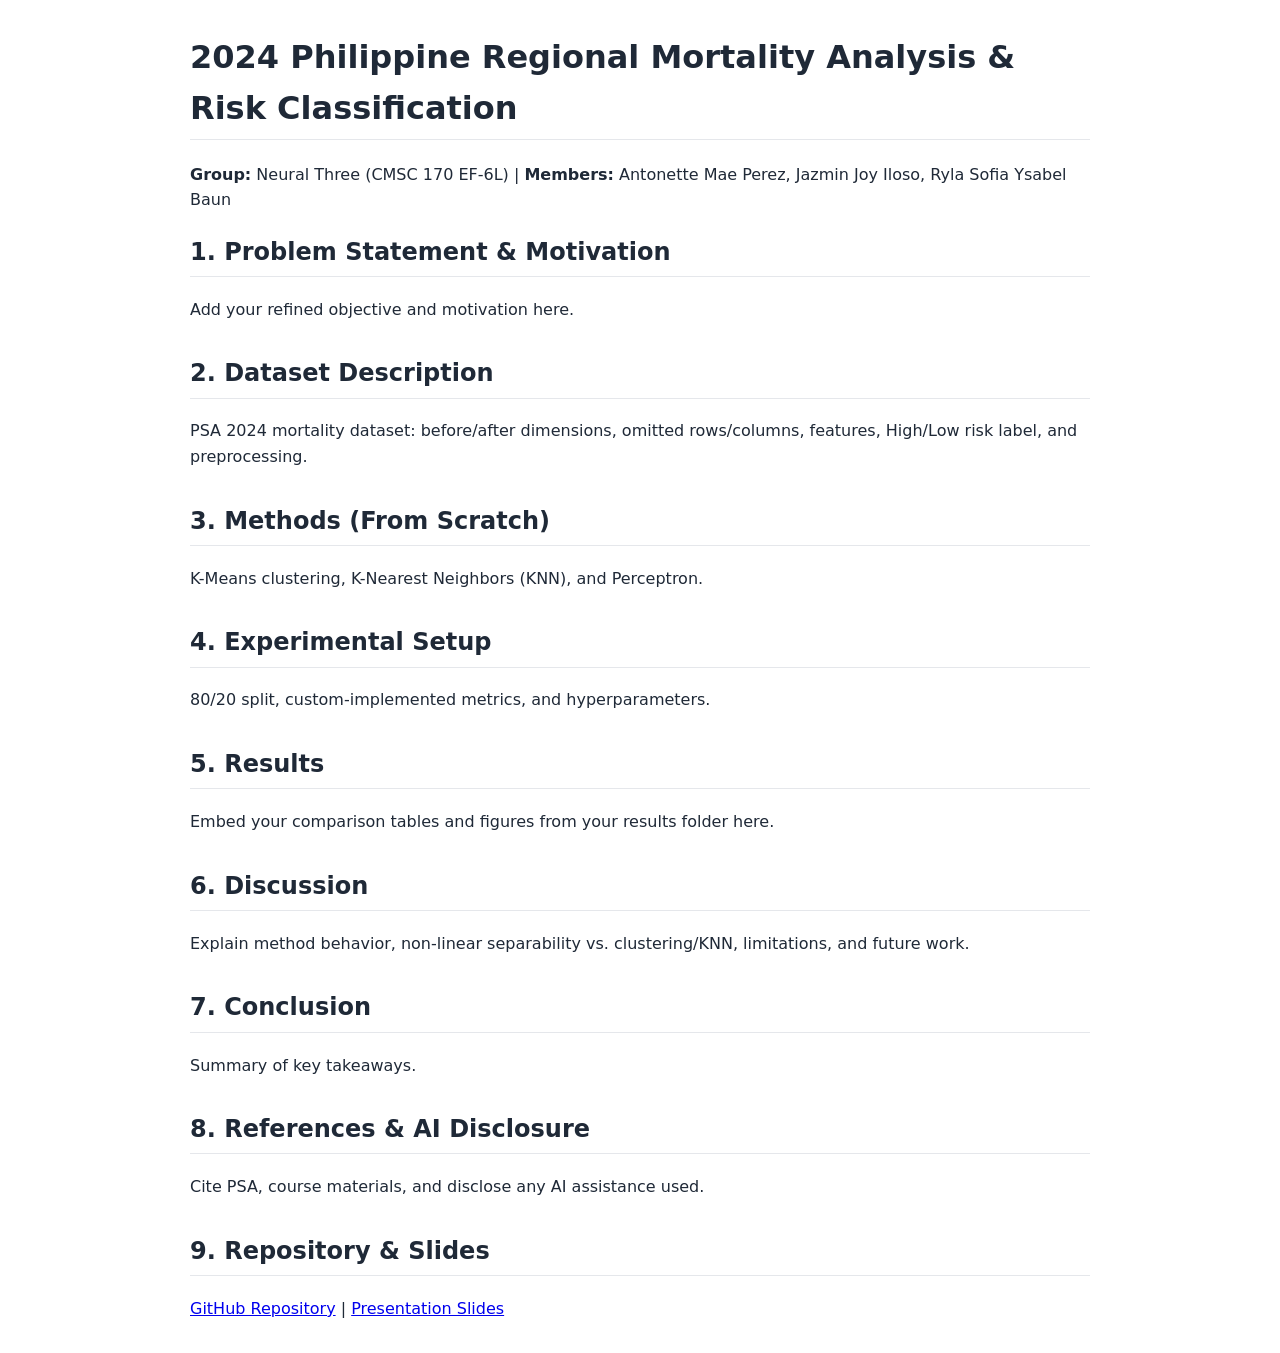
==== docs/index.html @ d0c9238e "feat: add initial GitHub Pages project template" ====
<!doctype html>
<html lang="en">
  <head>
    <meta charset="UTF-8" />
    <meta name="viewport" content="width=device-width, initial-scale=1.0" />
    <title>CMSC 170 AI Project — Neural Three</title>
    <style>
      body {
        font-family:
          system-ui,
          -apple-system,
          sans-serif;
        max-width: 900px;
        margin: 2rem auto;
        padding: 0 1.25rem;
        line-height: 1.6;
        color: #1f2937;
      }
      h1,
      h2 {
        border-bottom: 1px solid #e5e7eb;
        padding-bottom: 0.3rem;
      }
      section {
        margin-bottom: 2rem;
      }
    </style>
  </head>
  <body>
    <header>
      <h1>2024 Philippine Regional Mortality Analysis & Risk Classification</h1>
      <p>
        <strong>Group:</strong> Neural Three (CMSC 170 EF-6L) |
        <strong>Members:</strong> Antonette Mae Perez, Jazmin Joy Iloso, Ryla
        Sofia Ysabel Baun
      </p>
    </header>

    <section id="problem">
      <h2>1. Problem Statement & Motivation</h2>
      <p>Add your refined objective and motivation here.</p>
    </section>

    <section id="dataset">
      <h2>2. Dataset Description</h2>
      <p>
        PSA 2024 mortality dataset: before/after dimensions, omitted
        rows/columns, features, High/Low risk label, and preprocessing.
      </p>
    </section>

    <section id="methods">
      <h2>3. Methods (From Scratch)</h2>
      <p>K-Means clustering, K-Nearest Neighbors (KNN), and Perceptron.</p>
    </section>

    <section id="setup">
      <h2>4. Experimental Setup</h2>
      <p>80/20 split, custom-implemented metrics, and hyperparameters.</p>
    </section>

    <section id="results">
      <h2>5. Results</h2>
      <p>
        Embed your comparison tables and figures from your results folder here.
      </p>
    </section>

    <section id="discussion">
      <h2>6. Discussion</h2>
      <p>
        Explain method behavior, non-linear separability vs. clustering/KNN,
        limitations, and future work.
      </p>
    </section>

    <section id="conclusion">
      <h2>7. Conclusion</h2>
      <p>Summary of key takeaways.</p>
    </section>

    <section id="references">
      <h2>8. References & AI Disclosure</h2>
      <p>Cite PSA, course materials, and disclose any AI assistance used.</p>
    </section>

    <section id="links">
      <h2>9. Repository & Slides</h2>
      <p>
        <a href="#">GitHub Repository</a> | <a href="#">Presentation Slides</a>
      </p>
    </section>
  </body>
</html>
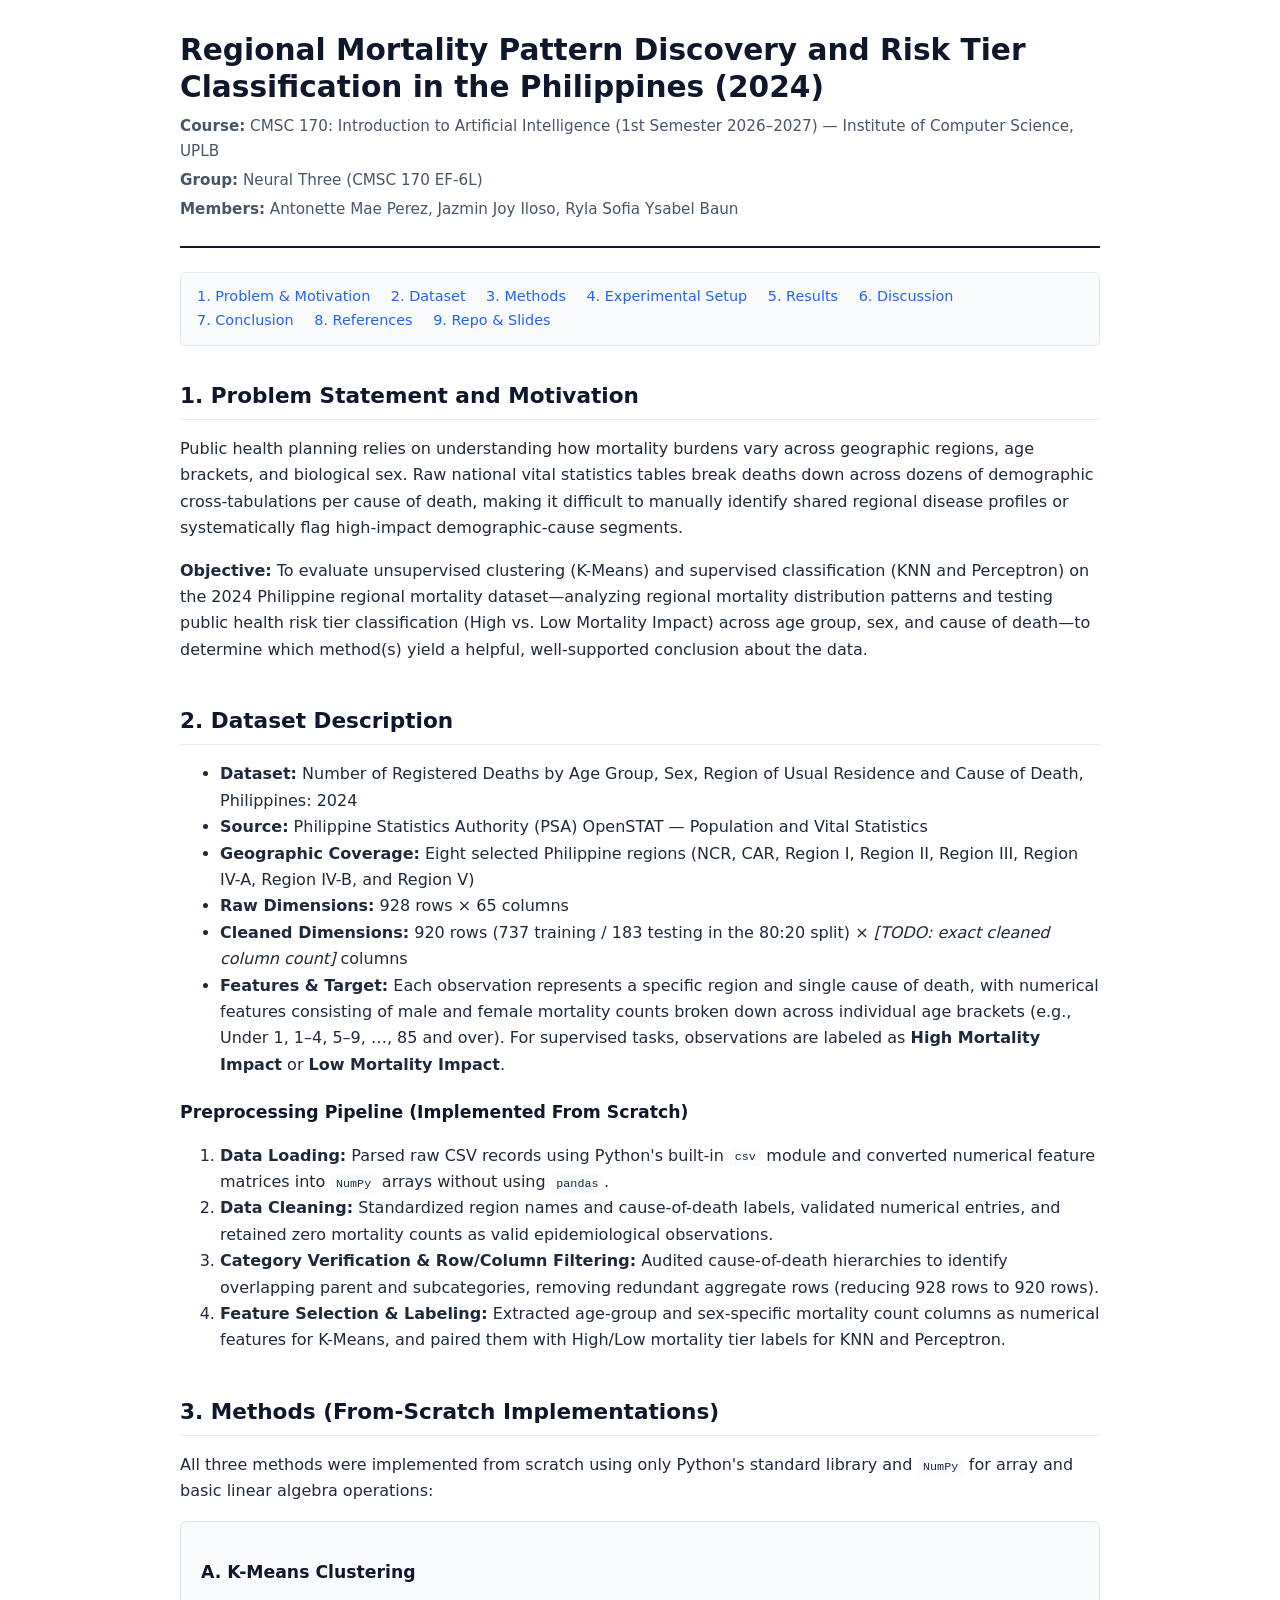
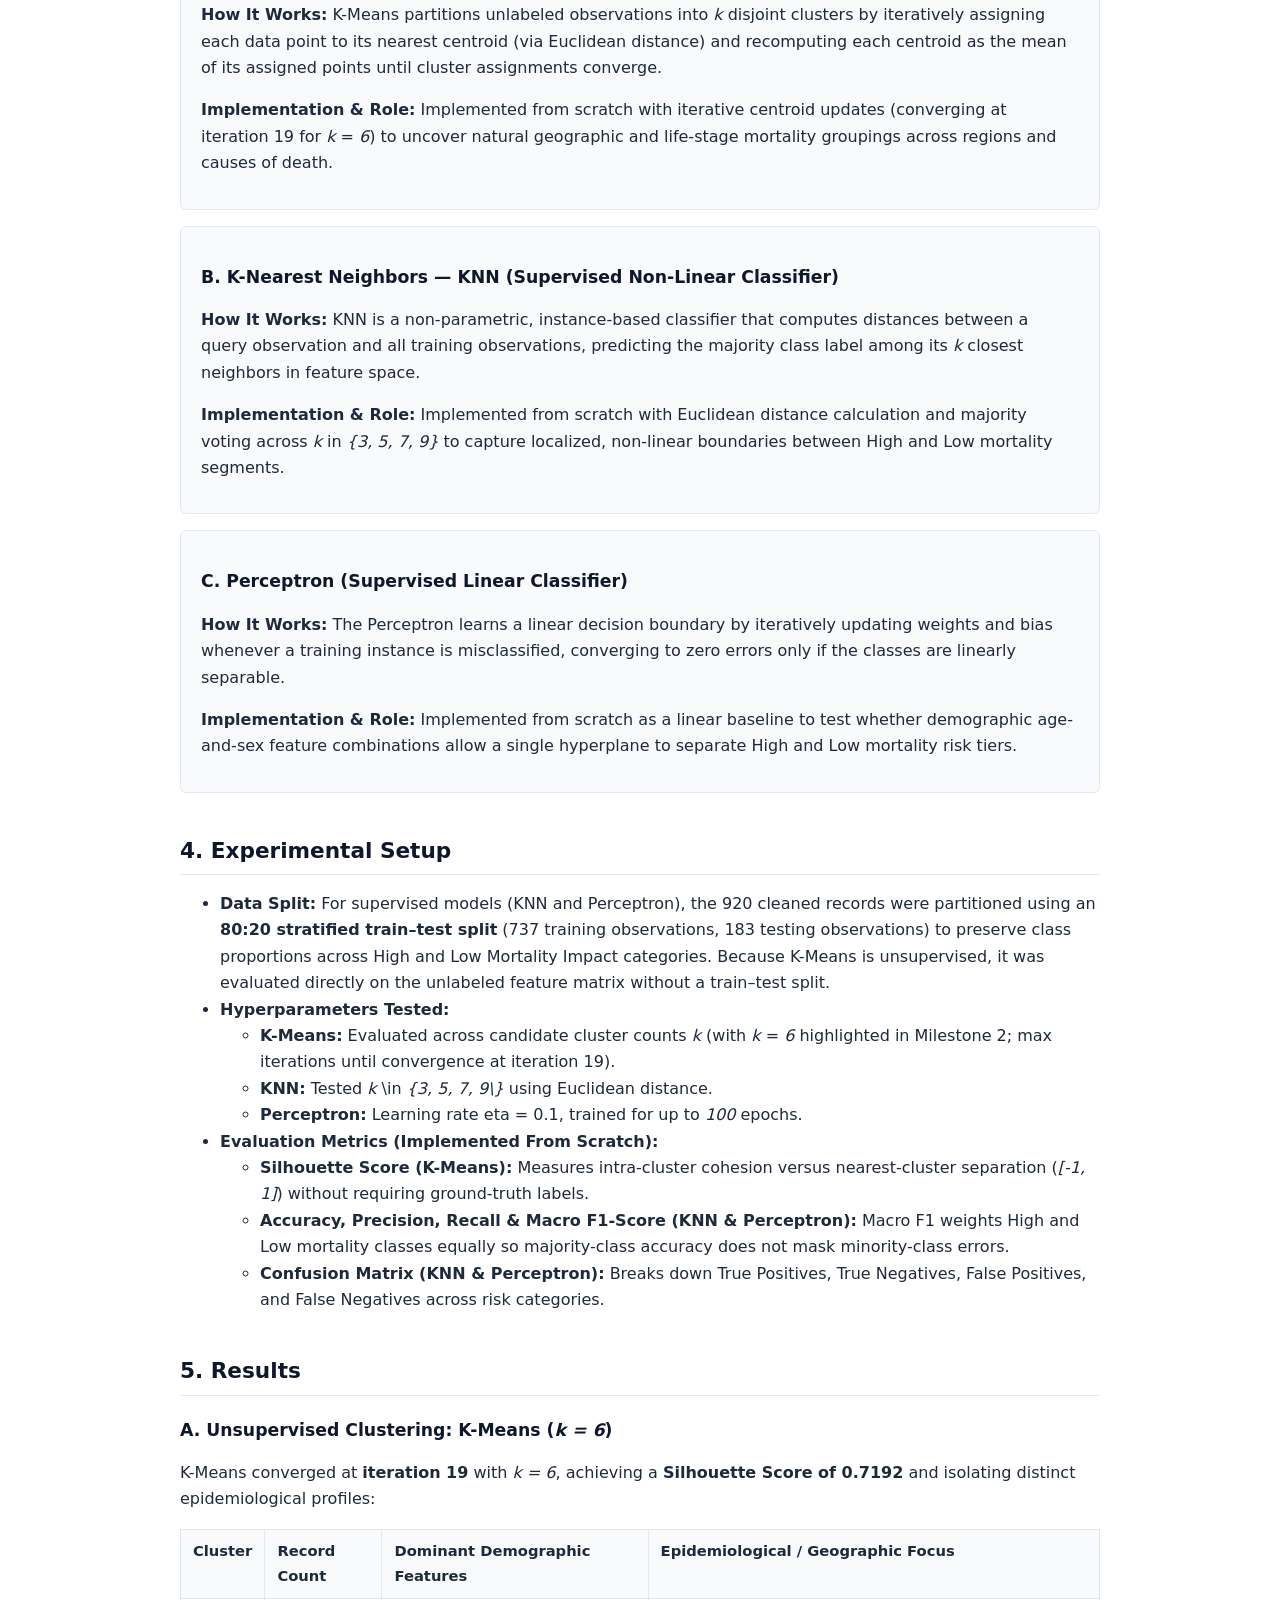
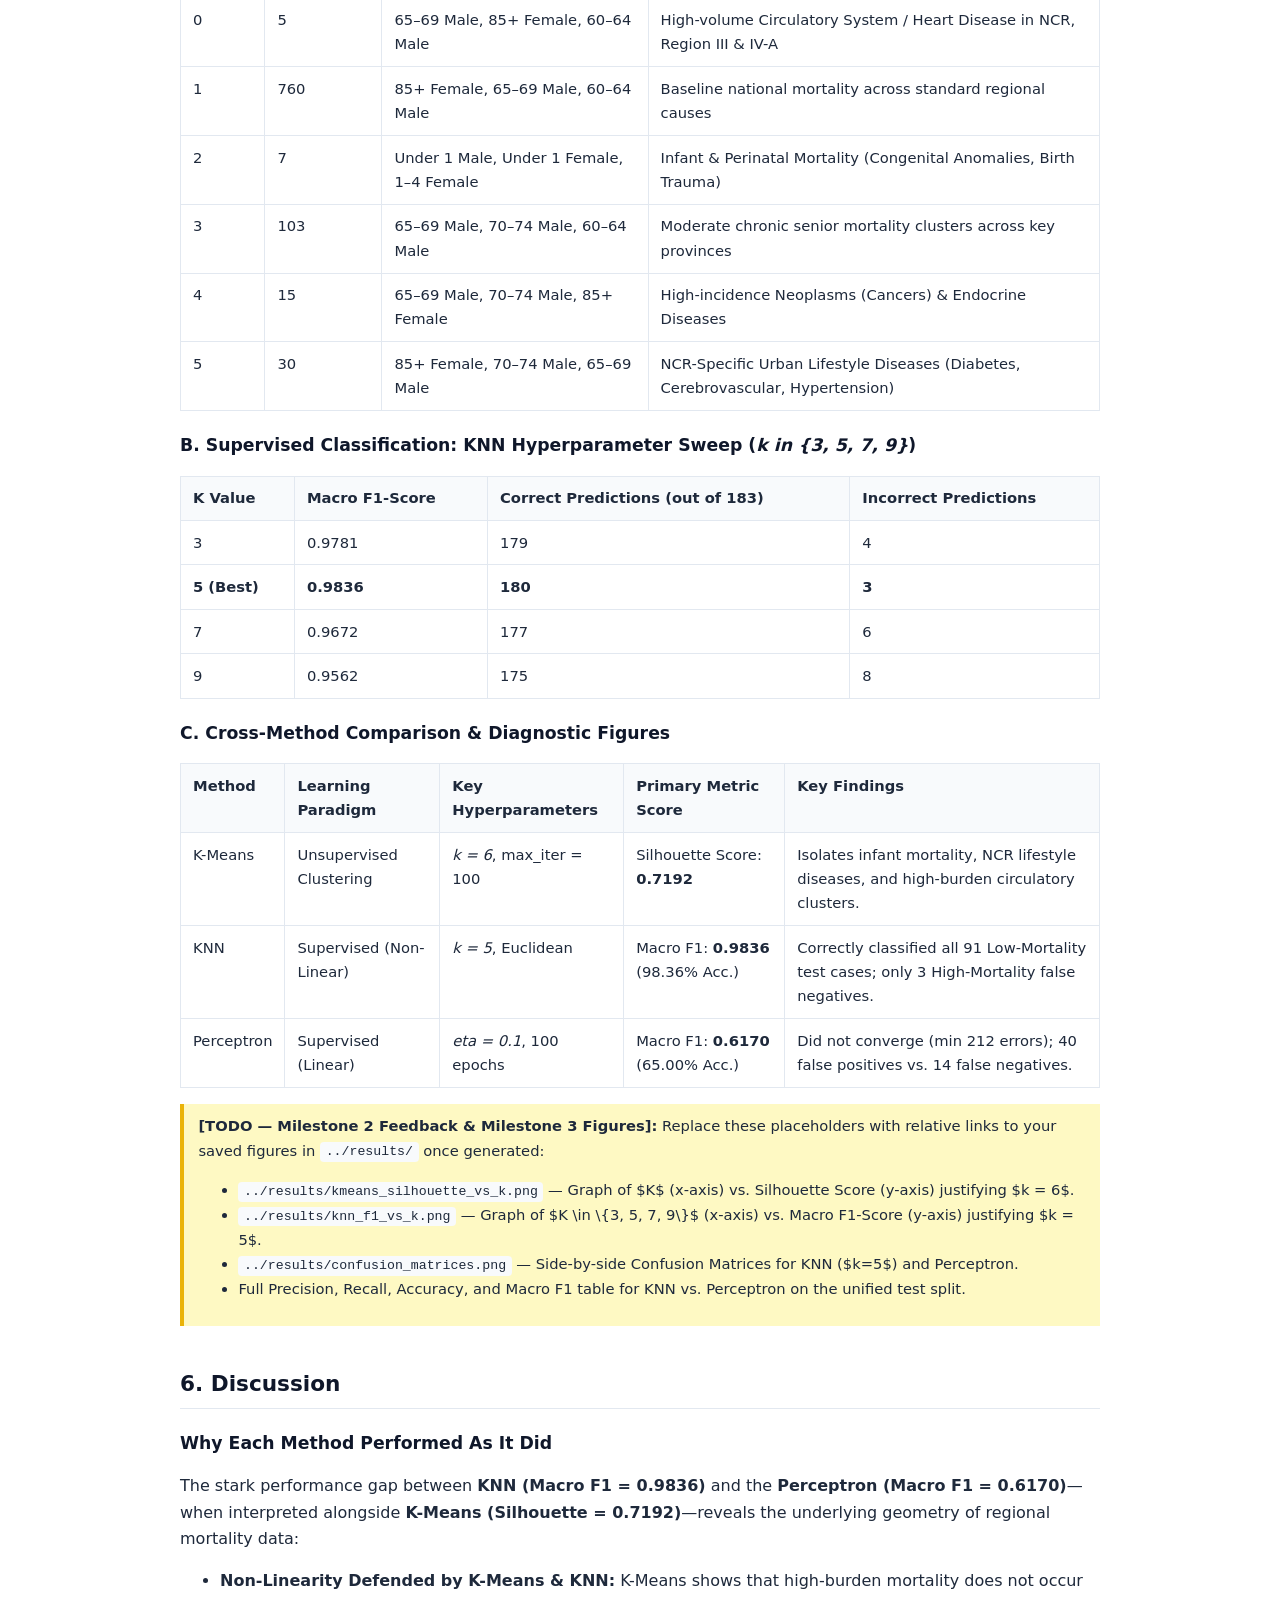
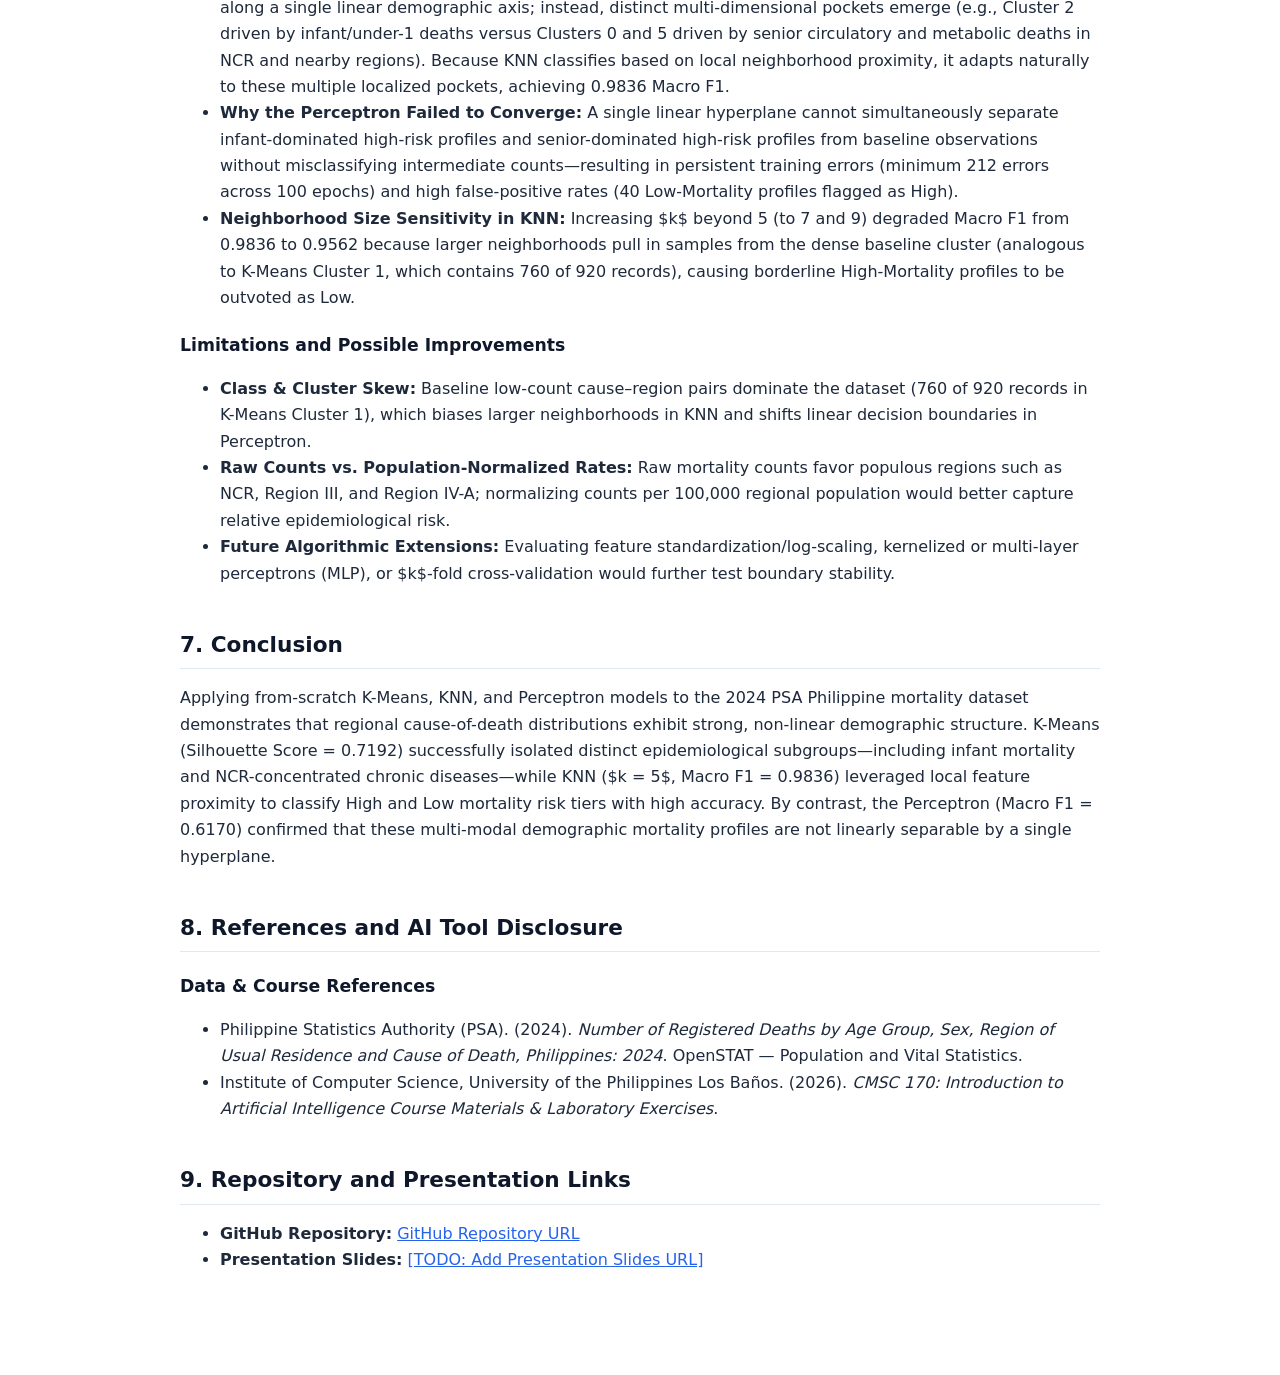
==== commit f804bb6d: "update github page" ====
--- a/docs/index.html
+++ b/docs/index.html
@@ -5,90 +5,677 @@
     <meta name="viewport" content="width=device-width, initial-scale=1.0" />
     <title>CMSC 170 AI Project — Neural Three</title>
     <style>
+      :root {
+        --bg: #ffffff;
+        --surface: #f8fafc;
+        --text: #1e293b;
+        --muted: #475569;
+        --border: #e2e8f0;
+        --accent: #0f172a;
+        --link: #2563eb;
+        --todo-bg: #fef9c3;
+        --todo-border: #eab308;
+      }
+      * {
+        box-sizing: border-box;
+      }
       body {
         font-family:
           system-ui,
           -apple-system,
+          BlinkMacSystemFont,
+          "Segoe UI",
+          Roboto,
           sans-serif;
-        max-width: 900px;
-        margin: 2rem auto;
-        padding: 0 1.25rem;
-        line-height: 1.6;
-        color: #1f2937;
-      }
-      h1,
+        background: var(--bg);
+        color: var(--text);
+        line-height: 1.65;
+        max-width: 960px;
+        margin: 0 auto;
+        padding: 2rem 1.25rem 4rem;
+      }
+      header {
+        border-bottom: 2px solid var(--accent);
+        padding-bottom: 1.25rem;
+        margin-bottom: 1.5rem;
+      }
+      h1 {
+        font-size: 1.85rem;
+        line-height: 1.25;
+        margin: 0 0 0.5rem;
+        color: var(--accent);
+      }
+      .meta {
+        color: var(--muted);
+        font-size: 0.95rem;
+        margin: 0.25rem 0;
+      }
+      nav {
+        background: var(--surface);
+        border: 1px solid var(--border);
+        border-radius: 6px;
+        padding: 0.75rem 1rem;
+        margin-bottom: 2rem;
+        font-size: 0.9rem;
+      }
+      nav a {
+        color: var(--link);
+        text-decoration: none;
+        margin-right: 1rem;
+        display: inline-block;
+      }
+      nav a:hover {
+        text-decoration: underline;
+      }
+      section {
+        margin-bottom: 2.5rem;
+      }
       h2 {
-        border-bottom: 1px solid #e5e7eb;
-        padding-bottom: 0.3rem;
-      }
-      section {
-        margin-bottom: 2rem;
+        font-size: 1.35rem;
+        color: var(--accent);
+        border-bottom: 1px solid var(--border);
+        padding-bottom: 0.35rem;
+        margin-bottom: 1rem;
+      }
+      h3 {
+        font-size: 1.08rem;
+        margin: 1.25rem 0 0.4rem;
+        color: var(--accent);
+      }
+      table {
+        width: 100%;
+        border-collapse: collapse;
+        margin: 1rem 0;
+        font-size: 0.92rem;
+      }
+      th,
+      td {
+        border: 1px solid var(--border);
+        padding: 0.6rem 0.75rem;
+        text-align: left;
+        vertical-align: top;
+      }
+      th {
+        background: var(--surface);
+        font-weight: 600;
+      }
+      .card {
+        background: var(--surface);
+        border: 1px solid var(--border);
+        border-radius: 6px;
+        padding: 1rem 1.25rem;
+        margin: 1rem 0;
+      }
+      .todo {
+        background: var(--todo-bg);
+        border-left: 4px solid var(--todo-border);
+        padding: 0.65rem 0.9rem;
+        margin: 0.85rem 0;
+        font-size: 0.92rem;
+      }
+      figure {
+        margin: 1.25rem 0;
+        padding: 0.75rem;
+        border: 1px solid var(--border);
+        border-radius: 6px;
+        text-align: center;
+      }
+      figure img {
+        max-width: 100%;
+        height: auto;
+      }
+      figcaption {
+        font-size: 0.88rem;
+        color: var(--muted);
+        margin-top: 0.5rem;
+      }
+      code {
+        background: var(--surface);
+        padding: 0.15rem 0.35rem;
+        border-radius: 4px;
+        font-size: 0.9em;
+      }
+      a {
+        color: var(--link);
       }
     </style>
   </head>
   <body>
+    <!-- 1. TITLE AND GROUP MEMBERS -->
     <header>
-      <h1>2024 Philippine Regional Mortality Analysis & Risk Classification</h1>
-      <p>
-        <strong>Group:</strong> Neural Three (CMSC 170 EF-6L) |
+      <h1>
+        Regional Mortality Pattern Discovery and Risk Tier Classification in the
+        Philippines (2024)
+      </h1>
+      <p class="meta">
+        <strong>Course:</strong> CMSC 170: Introduction to Artificial
+        Intelligence (1st Semester 2026–2027) — Institute of Computer Science,
+        UPLB
+      </p>
+      <p class="meta"><strong>Group:</strong> Neural Three (CMSC 170 EF-6L)</p>
+      <p class="meta">
         <strong>Members:</strong> Antonette Mae Perez, Jazmin Joy Iloso, Ryla
         Sofia Ysabel Baun
       </p>
     </header>
 
+    <nav aria-label="Section navigation">
+      <a href="#problem">1. Problem & Motivation</a>
+      <a href="#dataset">2. Dataset</a>
+      <a href="#methods">3. Methods</a>
+      <a href="#setup">4. Experimental Setup</a>
+      <a href="#results">5. Results</a>
+      <a href="#discussion">6. Discussion</a>
+      <a href="#conclusion">7. Conclusion</a>
+      <a href="#references">8. References</a>
+      <a href="#links">9. Repo & Slides</a>
+    </nav>
+
+    <!-- 2. PROBLEM STATEMENT AND MOTIVATION -->
     <section id="problem">
-      <h2>1. Problem Statement & Motivation</h2>
-      <p>Add your refined objective and motivation here.</p>
-    </section>
-
+      <h2>1. Problem Statement and Motivation</h2>
+      <p>
+        Public health planning relies on understanding how mortality burdens
+        vary across geographic regions, age brackets, and biological sex. Raw
+        national vital statistics tables break deaths down across dozens of
+        demographic cross-tabulations per cause of death, making it difficult to
+        manually identify shared regional disease profiles or systematically
+        flag high-impact demographic-cause segments.
+      </p>
+      <p>
+        <strong>Objective:</strong> To evaluate unsupervised clustering
+        (K-Means) and supervised classification (KNN and Perceptron) on the 2024
+        Philippine regional mortality dataset—analyzing regional mortality
+        distribution patterns and testing public health risk tier classification
+        (High vs. Low Mortality Impact) across age group, sex, and cause of
+        death—to determine which method(s) yield a helpful, well-supported
+        conclusion about the data.
+      </p>
+    </section>
+
+    <!-- 3. DATASET DESCRIPTION -->
     <section id="dataset">
       <h2>2. Dataset Description</h2>
+      <ul>
+        <li>
+          <strong>Dataset:</strong> Number of Registered Deaths by Age Group,
+          Sex, Region of Usual Residence and Cause of Death, Philippines: 2024
+        </li>
+        <li>
+          <strong>Source:</strong> Philippine Statistics Authority (PSA)
+          OpenSTAT — Population and Vital Statistics
+        </li>
+        <li>
+          <strong>Geographic Coverage:</strong> Eight selected Philippine
+          regions (NCR, CAR, Region I, Region II, Region III, Region IV-A,
+          Region IV-B, and Region V)
+        </li>
+        <li><strong>Raw Dimensions:</strong> 928 rows × 65 columns</li>
+        <li>
+          <strong>Cleaned Dimensions:</strong> 920 rows (737 training / 183
+          testing in the 80:20 split) ×
+          <em>[TODO: exact cleaned column count]</em> columns
+        </li>
+        <li>
+          <strong>Features & Target:</strong> Each observation represents a
+          specific region and single cause of death, with numerical features
+          consisting of male and female mortality counts broken down across
+          individual age brackets (e.g., Under 1, 1–4, 5–9, …, 85 and over). For
+          supervised tasks, observations are labeled as
+          <strong>High Mortality Impact</strong> or
+          <strong>Low Mortality Impact</strong>.
+        </li>
+      </ul>
+
+      <h3>Preprocessing Pipeline (Implemented From Scratch)</h3>
+      <ol>
+        <li>
+          <strong>Data Loading:</strong> Parsed raw CSV records using Python's
+          built-in <code>csv</code> module and converted numerical feature
+          matrices into <code>NumPy</code> arrays without using
+          <code>pandas</code>.
+        </li>
+        <li>
+          <strong>Data Cleaning:</strong> Standardized region names and
+          cause-of-death labels, validated numerical entries, and retained zero
+          mortality counts as valid epidemiological observations.
+        </li>
+        <li>
+          <strong>Category Verification & Row/Column Filtering:</strong> Audited
+          cause-of-death hierarchies to identify overlapping parent and
+          subcategories, removing redundant aggregate rows (reducing 928 rows to
+          920 rows).
+        </li>
+        <li>
+          <strong>Feature Selection & Labeling:</strong> Extracted age-group and
+          sex-specific mortality count columns as numerical features for
+          K-Means, and paired them with High/Low mortality tier labels for KNN
+          and Perceptron.
+        </li>
+      </ol>
+    </section>
+
+    <!-- 4. METHODS -->
+    <section id="methods">
+      <h2>3. Methods (From-Scratch Implementations)</h2>
       <p>
-        PSA 2024 mortality dataset: before/after dimensions, omitted
-        rows/columns, features, High/Low risk label, and preprocessing.
-      </p>
-    </section>
-
-    <section id="methods">
-      <h2>3. Methods (From Scratch)</h2>
-      <p>K-Means clustering, K-Nearest Neighbors (KNN), and Perceptron.</p>
-    </section>
-
+        All three methods were implemented from scratch using only Python's
+        standard library and <code>NumPy</code> for array and basic linear
+        algebra operations:
+      </p>
+
+      <div class="card">
+        <h3>A. K-Means Clustering</h3>
+        <p>
+          <strong>How It Works:</strong> K-Means partitions unlabeled
+          observations into <em>k</em> disjoint clusters by iteratively
+          assigning each data point to its nearest centroid (via Euclidean
+          distance) and recomputing each centroid as the mean of its assigned
+          points until cluster assignments converge.
+        </p>
+        <p>
+          <strong>Implementation & Role:</strong> Implemented from scratch with
+          iterative centroid updates (converging at iteration 19 for
+          <em>k</em> = <em>6</em>) to uncover natural geographic and life-stage
+          mortality groupings across regions and causes of death.
+        </p>
+      </div>
+
+      <div class="card">
+        <h3>B. K-Nearest Neighbors — KNN (Supervised Non-Linear Classifier)</h3>
+        <p>
+          <strong>How It Works:</strong> KNN is a non-parametric, instance-based
+          classifier that computes distances between a query observation and all
+          training observations, predicting the majority class label among its
+          <em>k</em> closest neighbors in feature space.
+        </p>
+        <p>
+          <strong>Implementation & Role:</strong> Implemented from scratch with
+          Euclidean distance calculation and majority voting across
+          <em>k</em> in <em>{3, 5, 7, 9}</em> to capture localized, non-linear
+          boundaries between High and Low mortality segments.
+        </p>
+      </div>
+
+      <div class="card">
+        <h3>C. Perceptron (Supervised Linear Classifier)</h3>
+        <p>
+          <strong>How It Works:</strong> The Perceptron learns a linear decision
+          boundary by iteratively updating weights and bias whenever a training
+          instance is misclassified, converging to zero errors only if the
+          classes are linearly separable.
+        </p>
+        <p>
+          <strong>Implementation & Role:</strong> Implemented from scratch as a
+          linear baseline to test whether demographic age-and-sex feature
+          combinations allow a single hyperplane to separate High and Low
+          mortality risk tiers.
+        </p>
+      </div>
+    </section>
+
+    <!-- 5. EXPERIMENTAL SETUP -->
     <section id="setup">
       <h2>4. Experimental Setup</h2>
-      <p>80/20 split, custom-implemented metrics, and hyperparameters.</p>
-    </section>
-
+      <ul>
+        <li>
+          <strong>Data Split:</strong> For supervised models (KNN and
+          Perceptron), the 920 cleaned records were partitioned using an
+          <strong>80:20 stratified train–test split</strong> (737 training
+          observations, 183 testing observations) to preserve class proportions
+          across High and Low Mortality Impact categories. Because K-Means is
+          unsupervised, it was evaluated directly on the unlabeled feature
+          matrix without a train–test split.
+        </li>
+        <li>
+          <strong>Hyperparameters Tested:</strong>
+          <ul>
+            <li>
+              <strong>K-Means:</strong> Evaluated across candidate cluster
+              counts <em>k</em> (with <em>k</em> = <em>6</em> highlighted in
+              Milestone 2; max iterations until convergence at iteration 19).
+            </li>
+            <li>
+              <strong>KNN:</strong> Tested <em>k</em> \in
+              <em>{3, 5, 7, 9\}</em> using Euclidean distance.
+            </li>
+            <li>
+              <strong>Perceptron:</strong> Learning rate <emv>eta = 0.1</emv>,
+              trained for up to <em>100</em> epochs.
+            </li>
+          </ul>
+        </li>
+        <li>
+          <strong>Evaluation Metrics (Implemented From Scratch):</strong>
+          <ul>
+            <li>
+              <strong>Silhouette Score (K-Means):</strong> Measures
+              intra-cluster cohesion versus nearest-cluster separation (<em
+                >[-1, 1]</em
+              >) without requiring ground-truth labels.
+            </li>
+            <li>
+              <strong
+                >Accuracy, Precision, Recall & Macro F1-Score (KNN &
+                Perceptron):</strong
+              >
+              Macro F1 weights High and Low mortality classes equally so
+              majority-class accuracy does not mask minority-class errors.
+            </li>
+            <li>
+              <strong>Confusion Matrix (KNN & Perceptron):</strong> Breaks down
+              True Positives, True Negatives, False Positives, and False
+              Negatives across risk categories.
+            </li>
+          </ul>
+        </li>
+      </ul>
+    </section>
+
+    <!-- 6. RESULTS -->
     <section id="results">
       <h2>5. Results</h2>
+
+      <h3>A. Unsupervised Clustering: K-Means (<em>k = 6</em>)</h3>
       <p>
-        Embed your comparison tables and figures from your results folder here.
-      </p>
-    </section>
-
+        K-Means converged at <strong>iteration 19</strong> with <em>k = 6</em>,
+        achieving a <strong>Silhouette Score of 0.7192</strong> and isolating
+        distinct epidemiological profiles:
+      </p>
+      <table>
+        <thead>
+          <tr>
+            <th>Cluster</th>
+            <th>Record Count</th>
+            <th>Dominant Demographic Features</th>
+            <th>Epidemiological / Geographic Focus</th>
+          </tr>
+        </thead>
+        <tbody>
+          <tr>
+            <td>0</td>
+            <td>5</td>
+            <td>65–69 Male, 85+ Female, 60–64 Male</td>
+            <td>
+              High-volume Circulatory System / Heart Disease in NCR, Region III
+              & IV-A
+            </td>
+          </tr>
+          <tr>
+            <td>1</td>
+            <td>760</td>
+            <td>85+ Female, 65–69 Male, 60–64 Male</td>
+            <td>Baseline national mortality across standard regional causes</td>
+          </tr>
+          <tr>
+            <td>2</td>
+            <td>7</td>
+            <td>Under 1 Male, Under 1 Female, 1–4 Female</td>
+            <td>
+              Infant & Perinatal Mortality (Congenital Anomalies, Birth Trauma)
+            </td>
+          </tr>
+          <tr>
+            <td>3</td>
+            <td>103</td>
+            <td>65–69 Male, 70–74 Male, 60–64 Male</td>
+            <td>
+              Moderate chronic senior mortality clusters across key provinces
+            </td>
+          </tr>
+          <tr>
+            <td>4</td>
+            <td>15</td>
+            <td>65–69 Male, 70–74 Male, 85+ Female</td>
+            <td>High-incidence Neoplasms (Cancers) & Endocrine Diseases</td>
+          </tr>
+          <tr>
+            <td>5</td>
+            <td>30</td>
+            <td>85+ Female, 70–74 Male, 65–69 Male</td>
+            <td>
+              NCR-Specific Urban Lifestyle Diseases (Diabetes, Cerebrovascular,
+              Hypertension)
+            </td>
+          </tr>
+        </tbody>
+      </table>
+
+      <h3>
+        B. Supervised Classification: KNN Hyperparameter Sweep (<em
+          >k in {3, 5, 7, 9}</em
+        >)
+      </h3>
+      <table>
+        <thead>
+          <tr>
+            <th>K Value</th>
+            <th>Macro F1-Score</th>
+            <th>Correct Predictions (out of 183)</th>
+            <th>Incorrect Predictions</th>
+          </tr>
+        </thead>
+        <tbody>
+          <tr>
+            <td>3</td>
+            <td>0.9781</td>
+            <td>179</td>
+            <td>4</td>
+          </tr>
+          <tr>
+            <td><strong>5 (Best)</strong></td>
+            <td><strong>0.9836</strong></td>
+            <td><strong>180</strong></td>
+            <td><strong>3</strong></td>
+          </tr>
+          <tr>
+            <td>7</td>
+            <td>0.9672</td>
+            <td>177</td>
+            <td>6</td>
+          </tr>
+          <tr>
+            <td>9</td>
+            <td>0.9562</td>
+            <td>175</td>
+            <td>8</td>
+          </tr>
+        </tbody>
+      </table>
+
+      <h3>C. Cross-Method Comparison & Diagnostic Figures</h3>
+      <table>
+        <thead>
+          <tr>
+            <th>Method</th>
+            <th>Learning Paradigm</th>
+            <th>Key Hyperparameters</th>
+            <th>Primary Metric Score</th>
+            <th>Key Findings</th>
+          </tr>
+        </thead>
+        <tbody>
+          <tr>
+            <td>K-Means</td>
+            <td>Unsupervised Clustering</td>
+            <td><em>k = 6</em>, max_iter = 100</td>
+            <td>Silhouette Score: <strong>0.7192</strong></td>
+            <td>
+              Isolates infant mortality, NCR lifestyle diseases, and high-burden
+              circulatory clusters.
+            </td>
+          </tr>
+          <tr>
+            <td>KNN</td>
+            <td>Supervised (Non-Linear)</td>
+            <td><em>k = 5</em>, Euclidean</td>
+            <td>Macro F1: <strong>0.9836</strong> (98.36% Acc.)</td>
+            <td>
+              Correctly classified all 91 Low-Mortality test cases; only 3
+              High-Mortality false negatives.
+            </td>
+          </tr>
+          <tr>
+            <td>Perceptron</td>
+            <td>Supervised (Linear)</td>
+            <td><em>eta = 0.1</em>, 100 epochs</td>
+            <td>Macro F1: <strong>0.6170</strong> (65.00% Acc.)</td>
+            <td>
+              Did not converge (min 212 errors); 40 false positives vs. 14 false
+              negatives.
+            </td>
+          </tr>
+        </tbody>
+      </table>
+
+      <div class="todo">
+        <strong>[TODO — Milestone 2 Feedback & Milestone 3 Figures]:</strong>
+        Replace these placeholders with relative links to your saved figures in
+        <code>../results/</code> once generated:
+        <ul>
+          <li>
+            <code>../results/kmeans_silhouette_vs_k.png</code> — Graph of $K$
+            (x-axis) vs. Silhouette Score (y-axis) justifying $k = 6$.
+          </li>
+          <li>
+            <code>../results/knn_f1_vs_k.png</code> — Graph of $K \in \{3, 5, 7,
+            9\}$ (x-axis) vs. Macro F1-Score (y-axis) justifying $k = 5$.
+          </li>
+          <li>
+            <code>../results/confusion_matrices.png</code> — Side-by-side
+            Confusion Matrices for KNN ($k=5$) and Perceptron.
+          </li>
+          <li>
+            Full Precision, Recall, Accuracy, and Macro F1 table for KNN vs.
+            Perceptron on the unified test split.
+          </li>
+        </ul>
+      </div>
+    </section>
+
+    <!-- 7. DISCUSSION -->
     <section id="discussion">
       <h2>6. Discussion</h2>
+      <h3>Why Each Method Performed As It Did</h3>
       <p>
-        Explain method behavior, non-linear separability vs. clustering/KNN,
-        limitations, and future work.
-      </p>
-    </section>
-
+        The stark performance gap between
+        <strong>KNN (Macro F1 = 0.9836)</strong> and the
+        <strong>Perceptron (Macro F1 = 0.6170)</strong>—when interpreted
+        alongside <strong>K-Means (Silhouette = 0.7192)</strong>—reveals the
+        underlying geometry of regional mortality data:
+      </p>
+      <ul>
+        <li>
+          <strong>Non-Linearity Defended by K-Means & KNN:</strong> K-Means
+          shows that high-burden mortality does not occur along a single linear
+          demographic axis; instead, distinct multi-dimensional pockets emerge
+          (e.g., Cluster 2 driven by infant/under-1 deaths versus Clusters 0 and
+          5 driven by senior circulatory and metabolic deaths in NCR and nearby
+          regions). Because KNN classifies based on local neighborhood
+          proximity, it adapts naturally to these multiple localized pockets,
+          achieving 0.9836 Macro F1.
+        </li>
+        <li>
+          <strong>Why the Perceptron Failed to Converge:</strong> A single
+          linear hyperplane cannot simultaneously separate infant-dominated
+          high-risk profiles and senior-dominated high-risk profiles from
+          baseline observations without misclassifying intermediate
+          counts—resulting in persistent training errors (minimum 212 errors
+          across 100 epochs) and high false-positive rates (40 Low-Mortality
+          profiles flagged as High).
+        </li>
+        <li>
+          <strong>Neighborhood Size Sensitivity in KNN:</strong> Increasing $k$
+          beyond 5 (to 7 and 9) degraded Macro F1 from 0.9836 to 0.9562 because
+          larger neighborhoods pull in samples from the dense baseline cluster
+          (analogous to K-Means Cluster 1, which contains 760 of 920 records),
+          causing borderline High-Mortality profiles to be outvoted as Low.
+        </li>
+      </ul>
+
+      <h3>Limitations and Possible Improvements</h3>
+      <ul>
+        <li>
+          <strong>Class & Cluster Skew:</strong> Baseline low-count cause–region
+          pairs dominate the dataset (760 of 920 records in K-Means Cluster 1),
+          which biases larger neighborhoods in KNN and shifts linear decision
+          boundaries in Perceptron.
+        </li>
+        <li>
+          <strong>Raw Counts vs. Population-Normalized Rates:</strong> Raw
+          mortality counts favor populous regions such as NCR, Region III, and
+          Region IV-A; normalizing counts per 100,000 regional population would
+          better capture relative epidemiological risk.
+        </li>
+        <li>
+          <strong>Future Algorithmic Extensions:</strong> Evaluating feature
+          standardization/log-scaling, kernelized or multi-layer perceptrons
+          (MLP), or $k$-fold cross-validation would further test boundary
+          stability.
+        </li>
+      </ul>
+    </section>
+
+    <!-- 8. CONCLUSION -->
     <section id="conclusion">
       <h2>7. Conclusion</h2>
-      <p>Summary of key takeaways.</p>
-    </section>
-
+      <p>
+        Applying from-scratch K-Means, KNN, and Perceptron models to the 2024
+        PSA Philippine mortality dataset demonstrates that regional
+        cause-of-death distributions exhibit strong, non-linear demographic
+        structure. K-Means (Silhouette Score = 0.7192) successfully isolated
+        distinct epidemiological subgroups—including infant mortality and
+        NCR-concentrated chronic diseases—while KNN ($k = 5$, Macro F1 = 0.9836)
+        leveraged local feature proximity to classify High and Low mortality
+        risk tiers with high accuracy. By contrast, the Perceptron (Macro F1 =
+        0.6170) confirmed that these multi-modal demographic mortality profiles
+        are not linearly separable by a single hyperplane.
+      </p>
+    </section>
+
+    <!-- 9. REFERENCES & AI DISCLOSURE -->
     <section id="references">
-      <h2>8. References & AI Disclosure</h2>
-      <p>Cite PSA, course materials, and disclose any AI assistance used.</p>
-    </section>
-
+      <h2>8. References and AI Tool Disclosure</h2>
+      <h3>Data & Course References</h3>
+      <ul>
+        <li>
+          Philippine Statistics Authority (PSA). (2024).
+          <em
+            >Number of Registered Deaths by Age Group, Sex, Region of Usual
+            Residence and Cause of Death, Philippines: 2024</em
+          >. OpenSTAT — Population and Vital Statistics.
+        </li>
+        <li>
+          Institute of Computer Science, University of the Philippines Los
+          Baños. (2026).
+          <em
+            >CMSC 170: Introduction to Artificial Intelligence Course Materials
+            & Laboratory Exercises</em
+          >.
+        </li>
+      </ul>
+    </section>
+
+    <!-- 10. REPOSITORY & PRESENTATION LINKS -->
     <section id="links">
-      <h2>9. Repository & Slides</h2>
-      <p>
-        <a href="#">GitHub Repository</a> | <a href="#">Presentation Slides</a>
-      </p>
+      <h2>9. Repository and Presentation Links</h2>
+      <ul>
+        <li>
+          <strong>GitHub Repository:</strong>
+          <a
+            href="https://github.com/rrbaun/CMSC170-AI-Project.git"
+            target="_blank"
+            rel="noopener noreferrer"
+            >GitHub Repository URL</a
+          >
+        </li>
+        <li>
+          <strong>Presentation Slides:</strong>
+          <a href="#" target="_blank" rel="noopener noreferrer"
+            >[TODO: Add Presentation Slides URL]</a
+          >
+        </li>
+      </ul>
     </section>
   </body>
 </html>
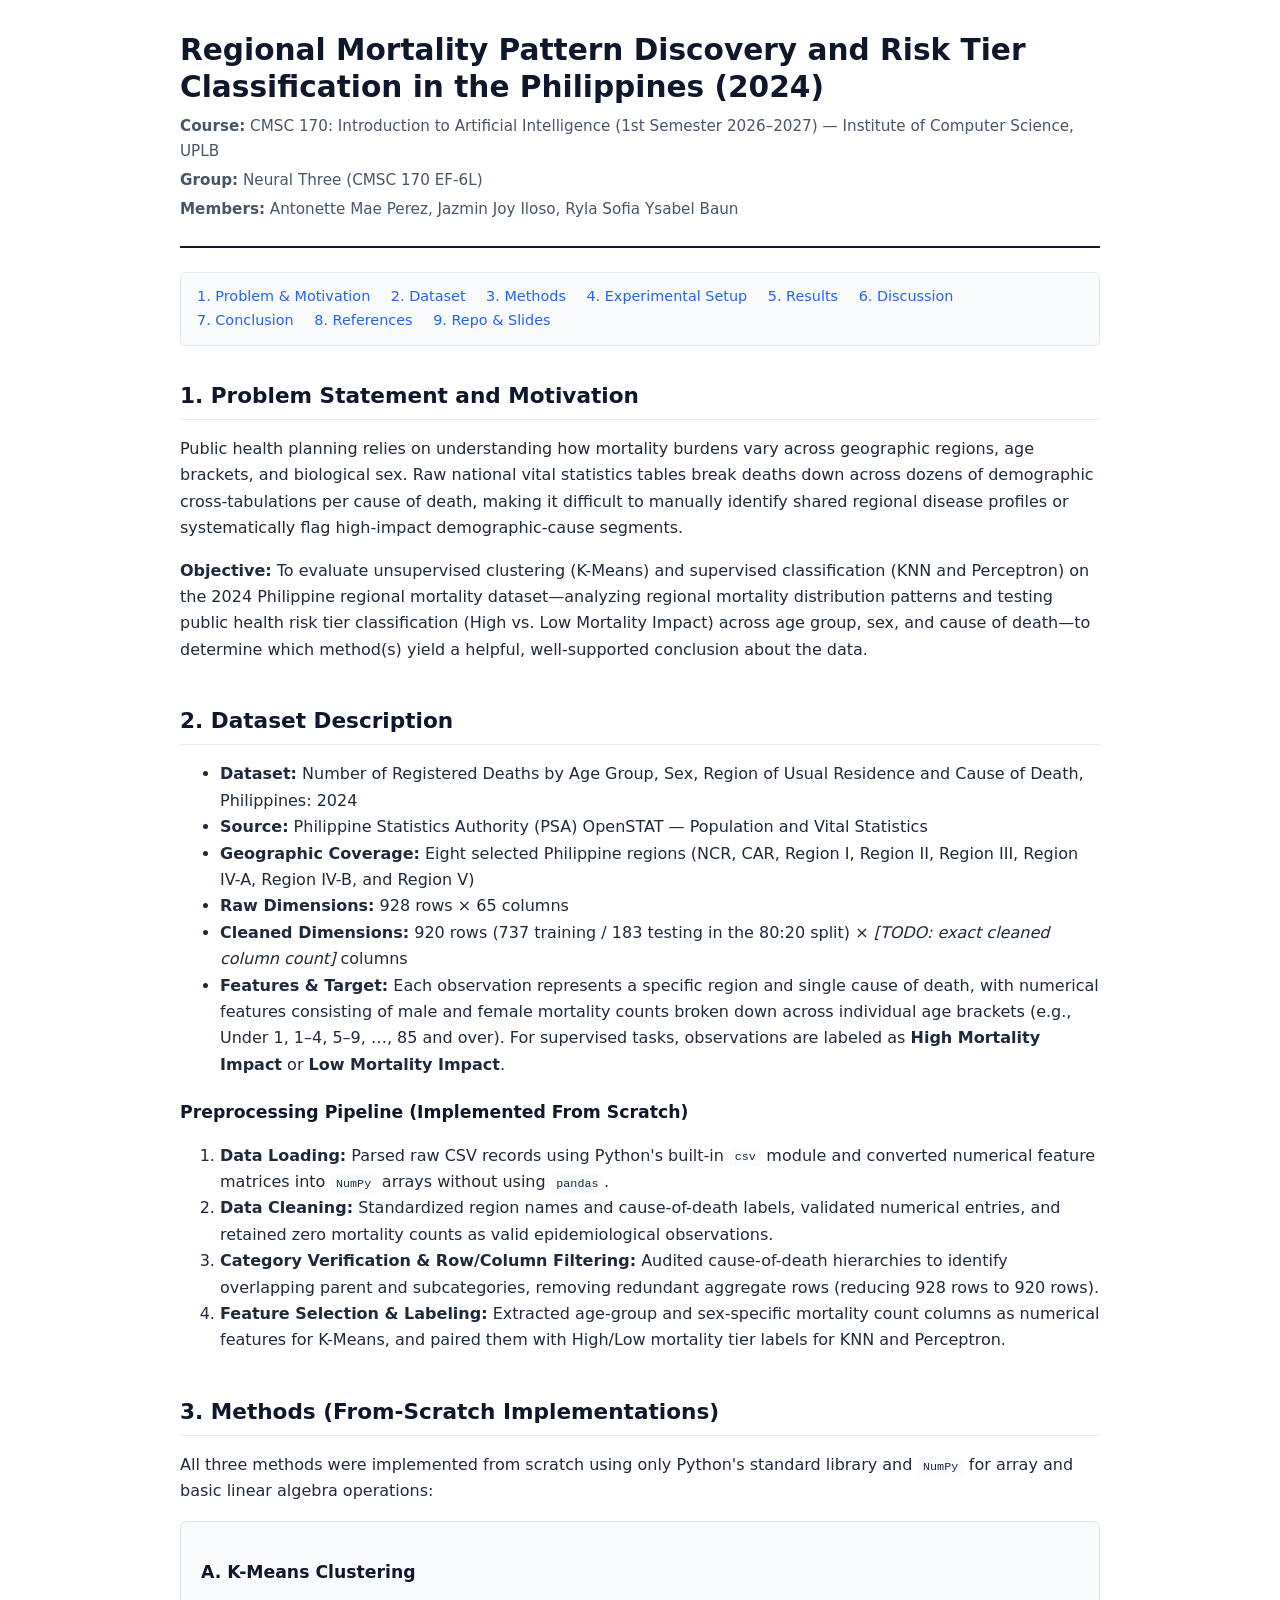
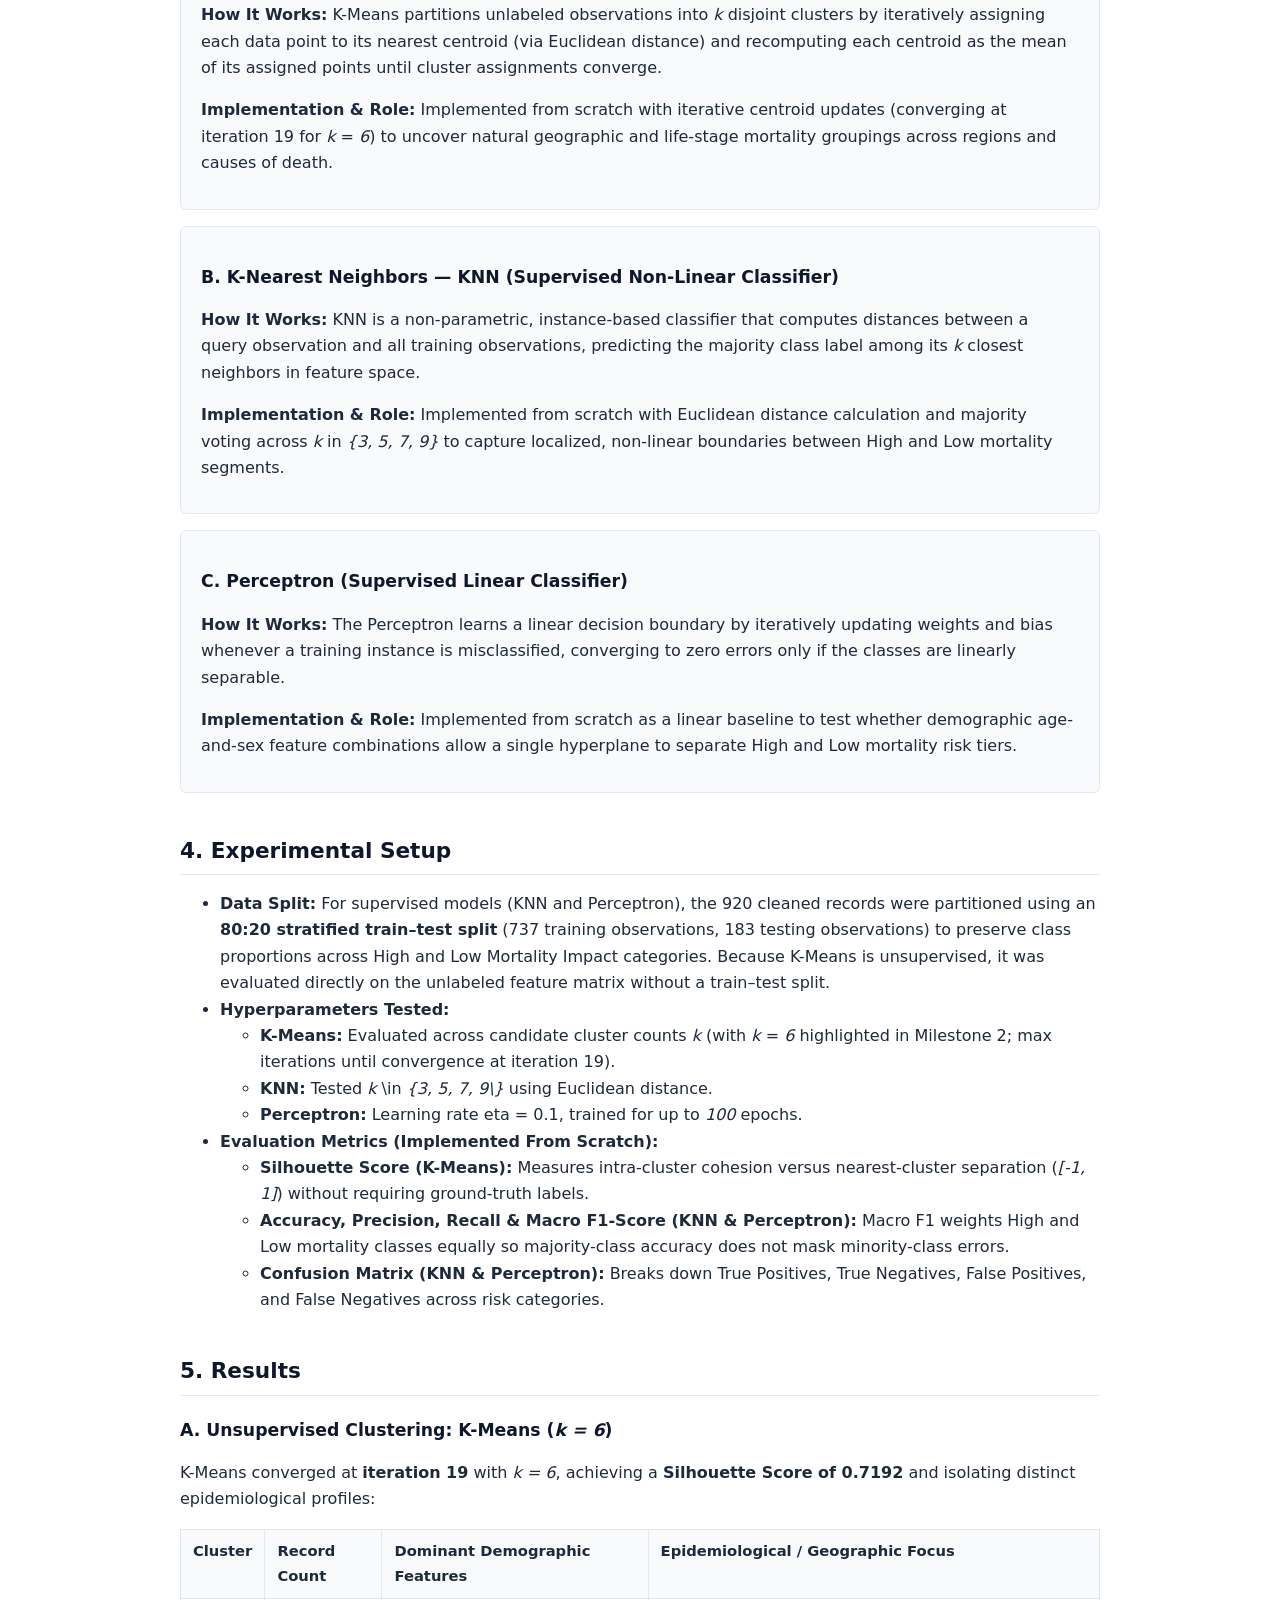
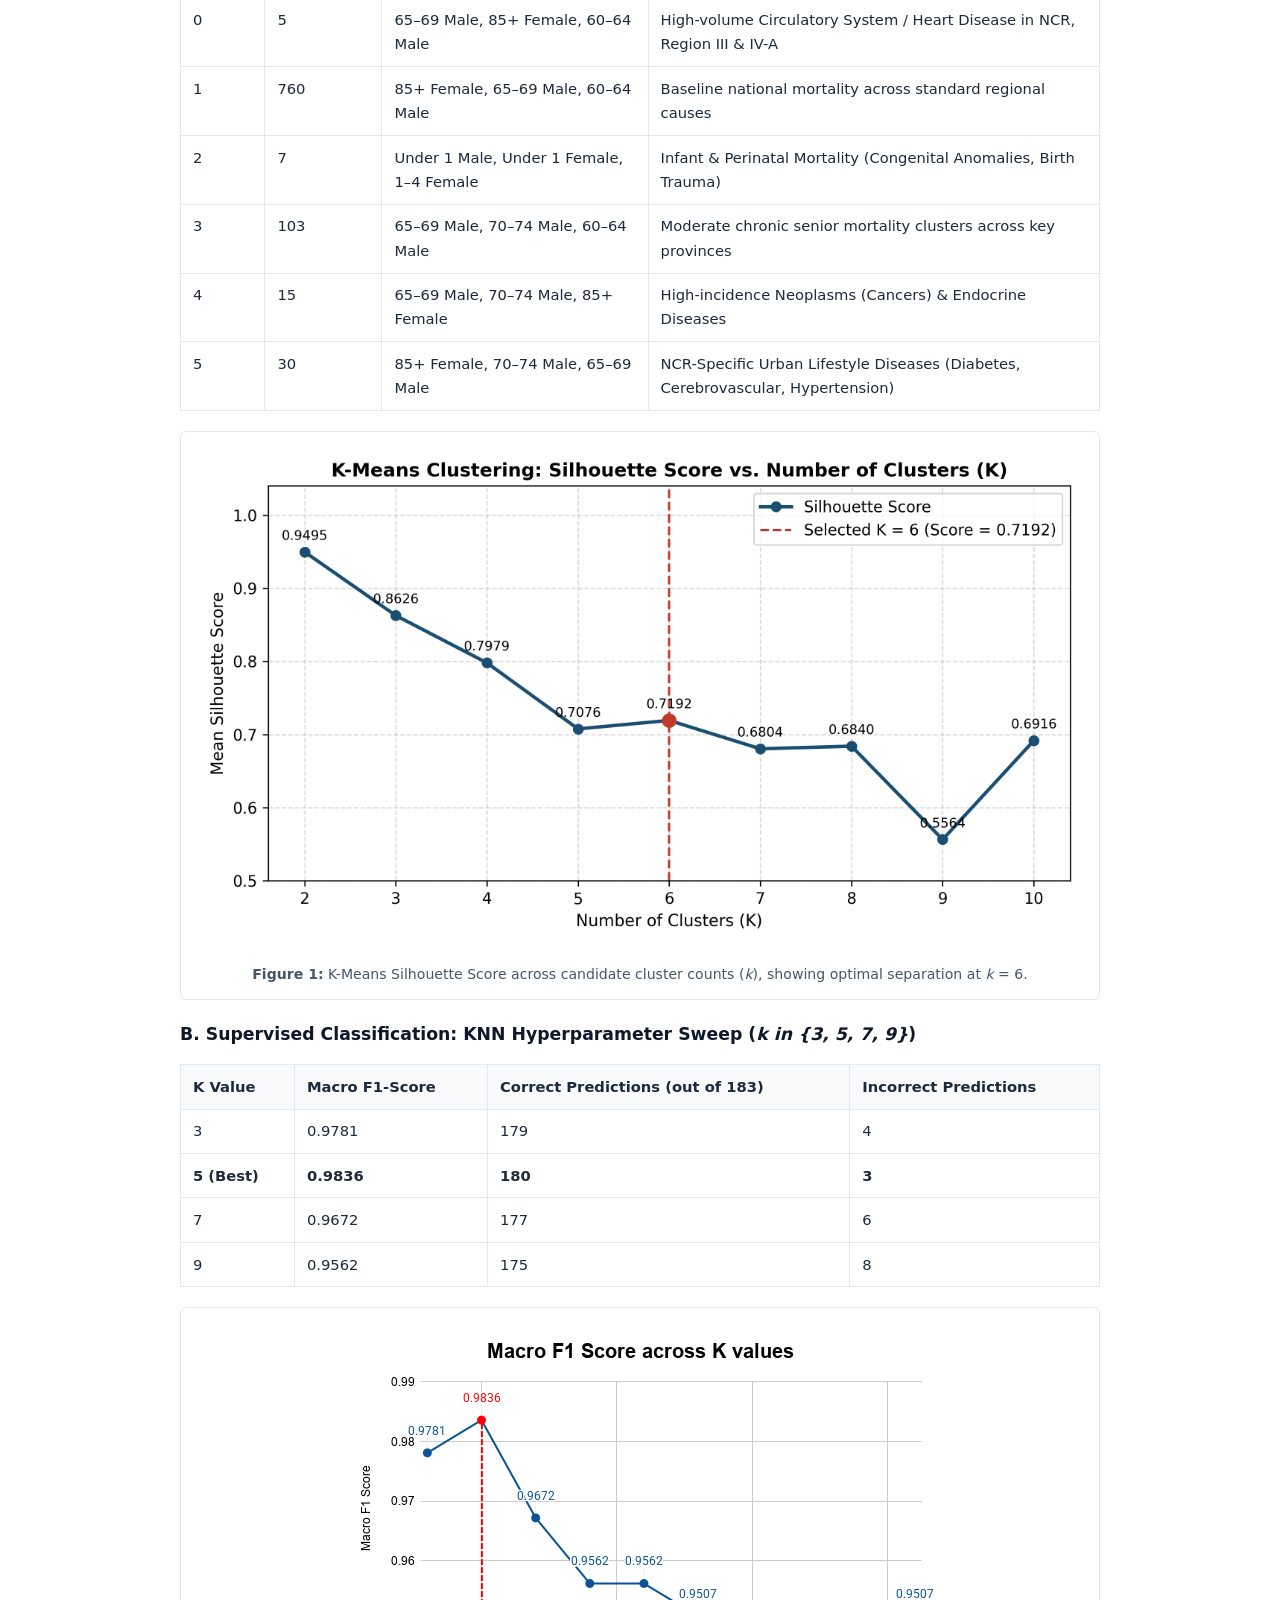
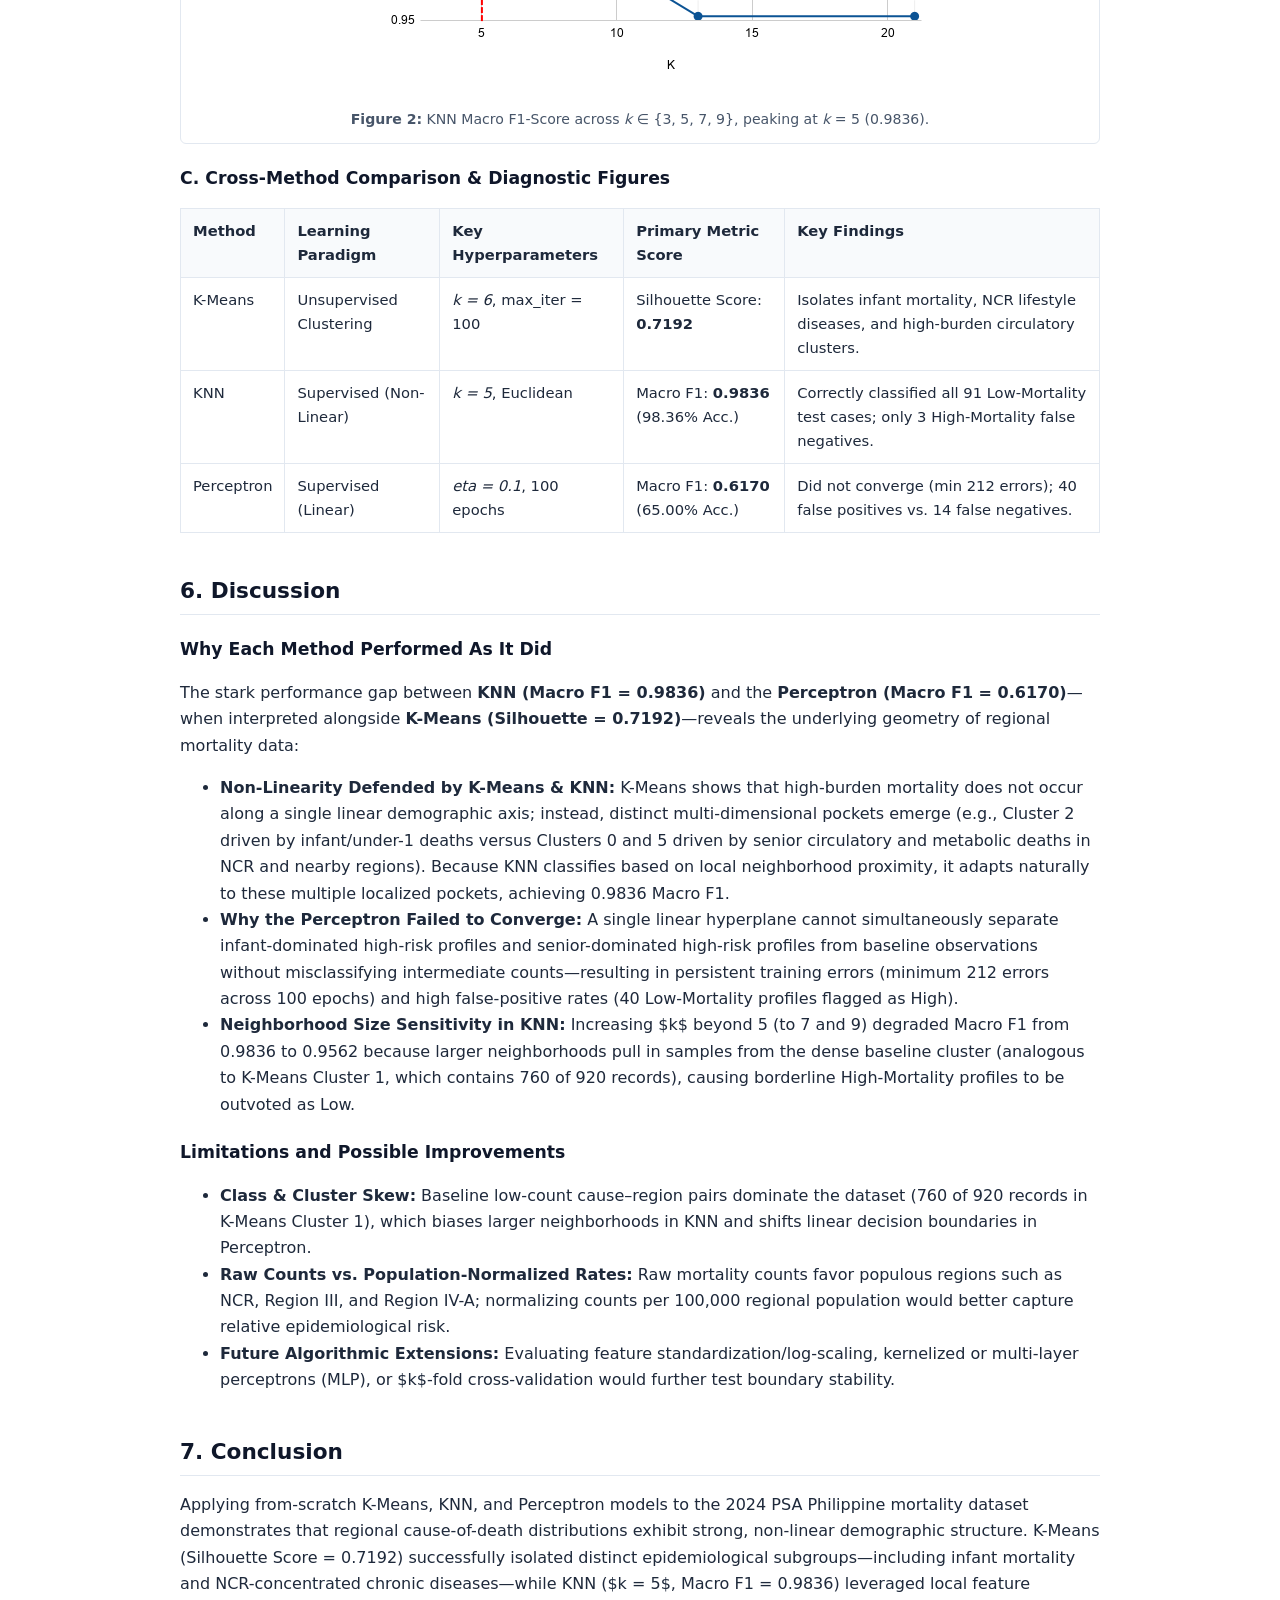
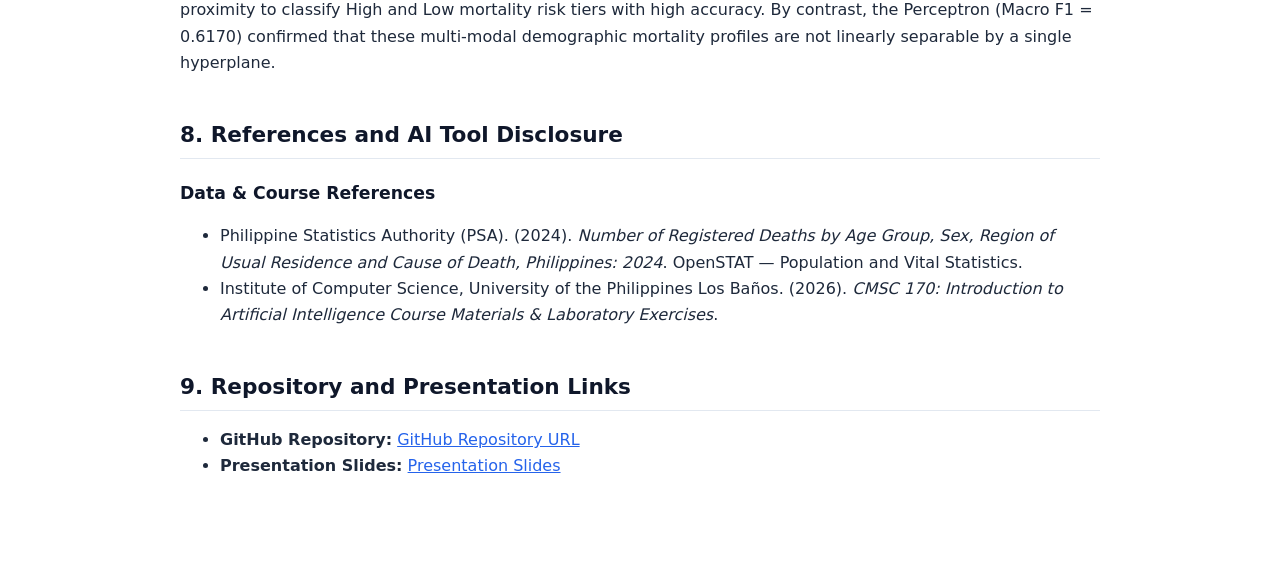
==== commit 8c666e37: "update github page" ====
--- a/docs/index.html
+++ b/docs/index.html
@@ -440,6 +440,17 @@
           </tr>
         </tbody>
       </table>
+      <figure>
+        <img
+          src="../evaluation/figures/kmeans_silhouette_vs_k.png"
+          alt="Graph of K versus Silhouette Score for K-Means Clustering"
+        />
+        <figcaption>
+          <strong>Figure 1:</strong> K-Means Silhouette Score across candidate
+          cluster counts (<em>k</em>), showing optimal separation at
+          <em>k</em> = 6.
+        </figcaption>
+      </figure>
 
       <h3>
         B. Supervised Classification: KNN Hyperparameter Sweep (<em
@@ -482,6 +493,16 @@
           </tr>
         </tbody>
       </table>
+      <figure>
+        <img
+          src="../evaluation/figures/knn_macro_f1_Score.png"
+          alt="Graph of K versus Macro F1-Score for KNN Classification"
+        />
+        <figcaption>
+          <strong>Figure 2:</strong> KNN Macro F1-Score across <em>k</em> ∈ {3,
+          5, 7, 9}, peaking at <em>k</em> = 5 (0.9836).
+        </figcaption>
+      </figure>
 
       <h3>C. Cross-Method Comparison & Diagnostic Figures</h3>
       <table>
@@ -527,30 +548,6 @@
           </tr>
         </tbody>
       </table>
-
-      <div class="todo">
-        <strong>[TODO — Milestone 2 Feedback & Milestone 3 Figures]:</strong>
-        Replace these placeholders with relative links to your saved figures in
-        <code>../results/</code> once generated:
-        <ul>
-          <li>
-            <code>../results/kmeans_silhouette_vs_k.png</code> — Graph of $K$
-            (x-axis) vs. Silhouette Score (y-axis) justifying $k = 6$.
-          </li>
-          <li>
-            <code>../results/knn_f1_vs_k.png</code> — Graph of $K \in \{3, 5, 7,
-            9\}$ (x-axis) vs. Macro F1-Score (y-axis) justifying $k = 5$.
-          </li>
-          <li>
-            <code>../results/confusion_matrices.png</code> — Side-by-side
-            Confusion Matrices for KNN ($k=5$) and Perceptron.
-          </li>
-          <li>
-            Full Precision, Recall, Accuracy, and Macro F1 table for KNN vs.
-            Perceptron on the unified test split.
-          </li>
-        </ul>
-      </div>
     </section>
 
     <!-- 7. DISCUSSION -->
@@ -671,8 +668,11 @@
         </li>
         <li>
           <strong>Presentation Slides:</strong>
-          <a href="#" target="_blank" rel="noopener noreferrer"
-            >[TODO: Add Presentation Slides URL]</a
+          <a
+            href="https://canva.link/o04ckg5bg0cajeb"
+            target="_blank"
+            rel="noopener noreferrer"
+            >Presentation Slides</a
           >
         </li>
       </ul>
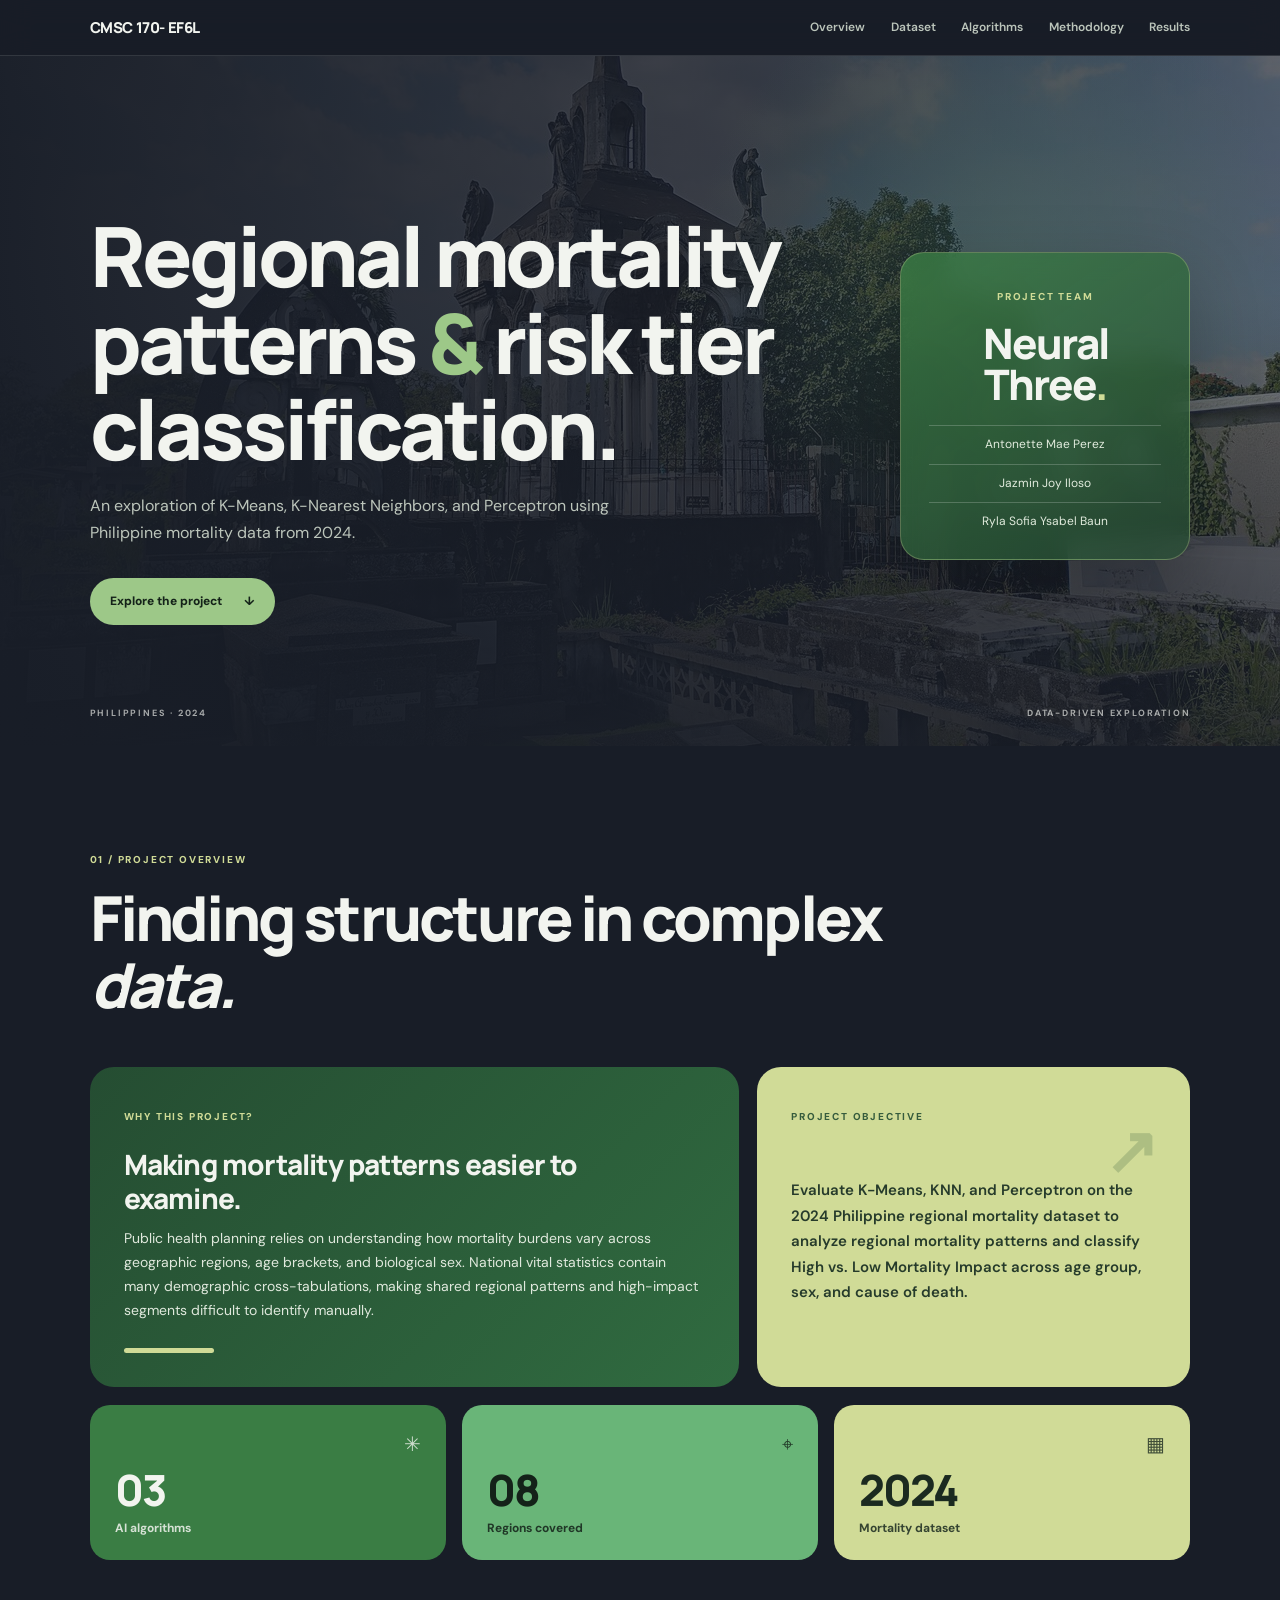
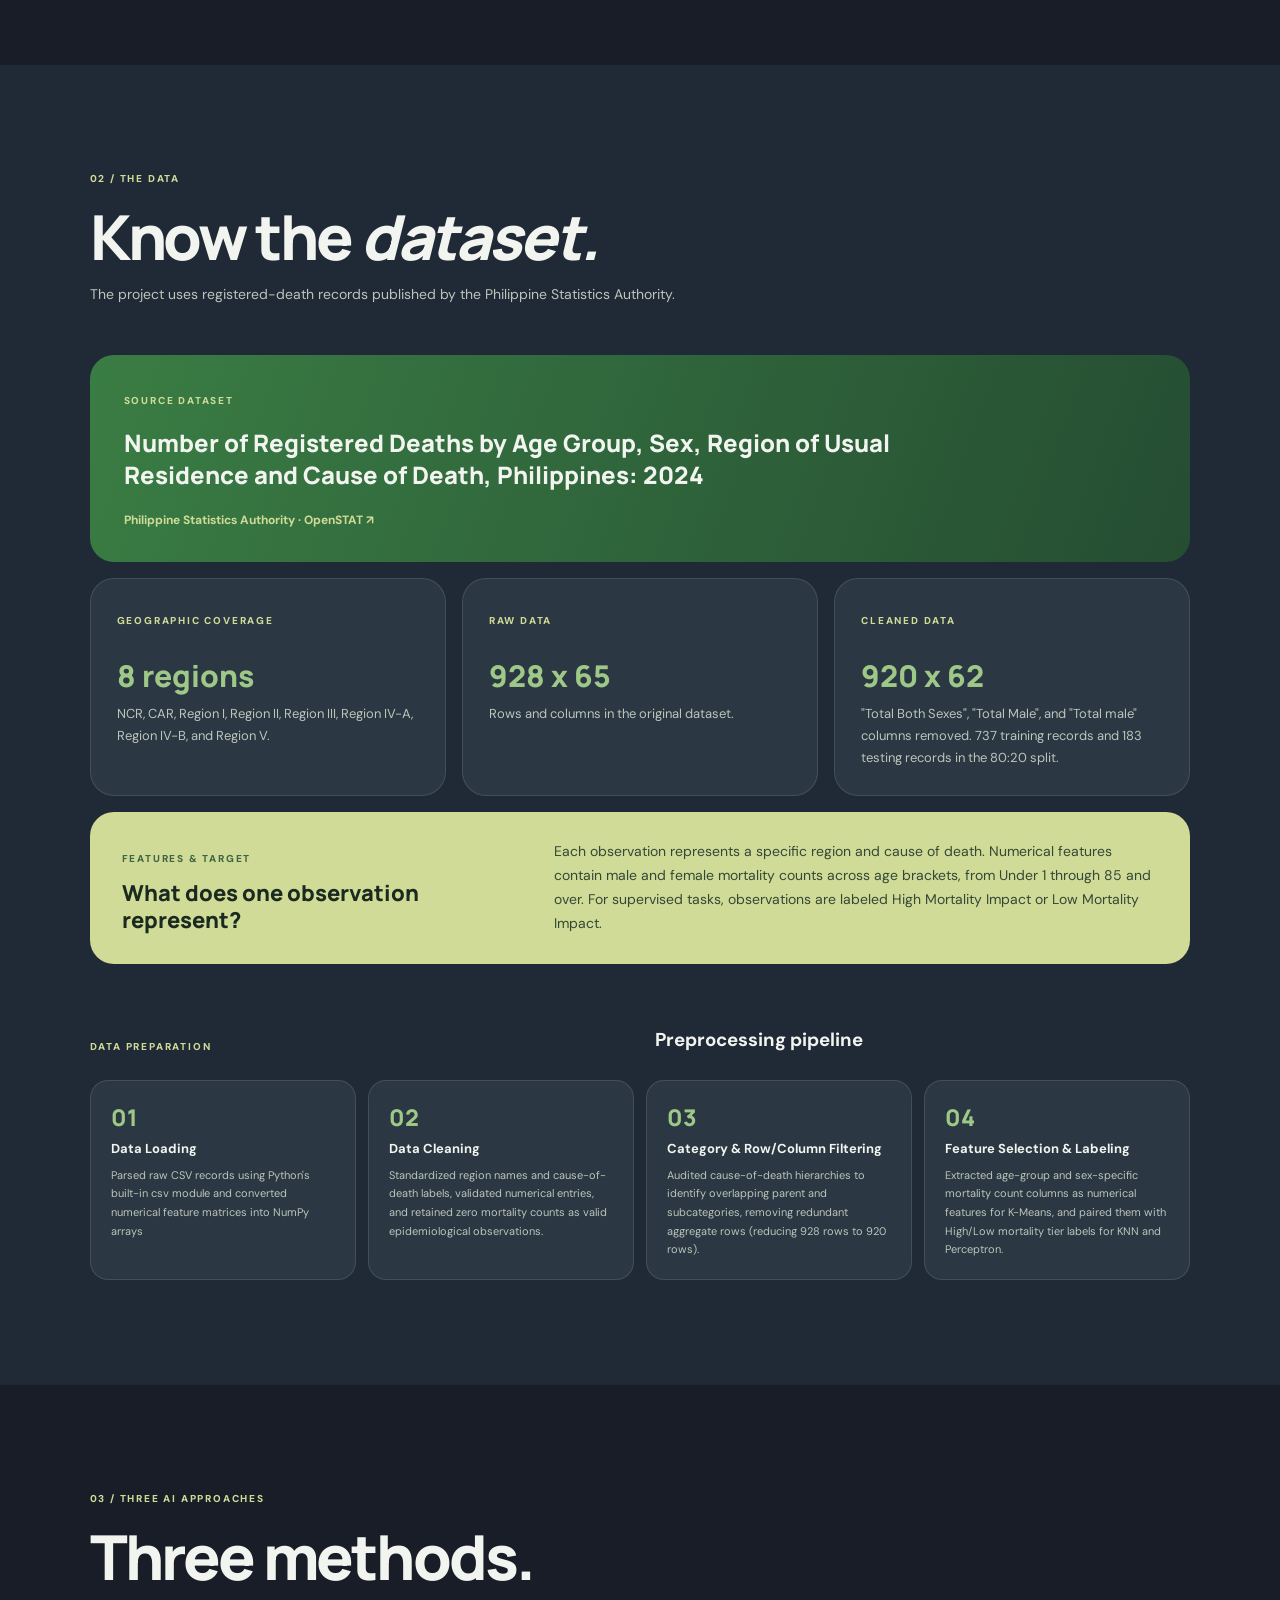
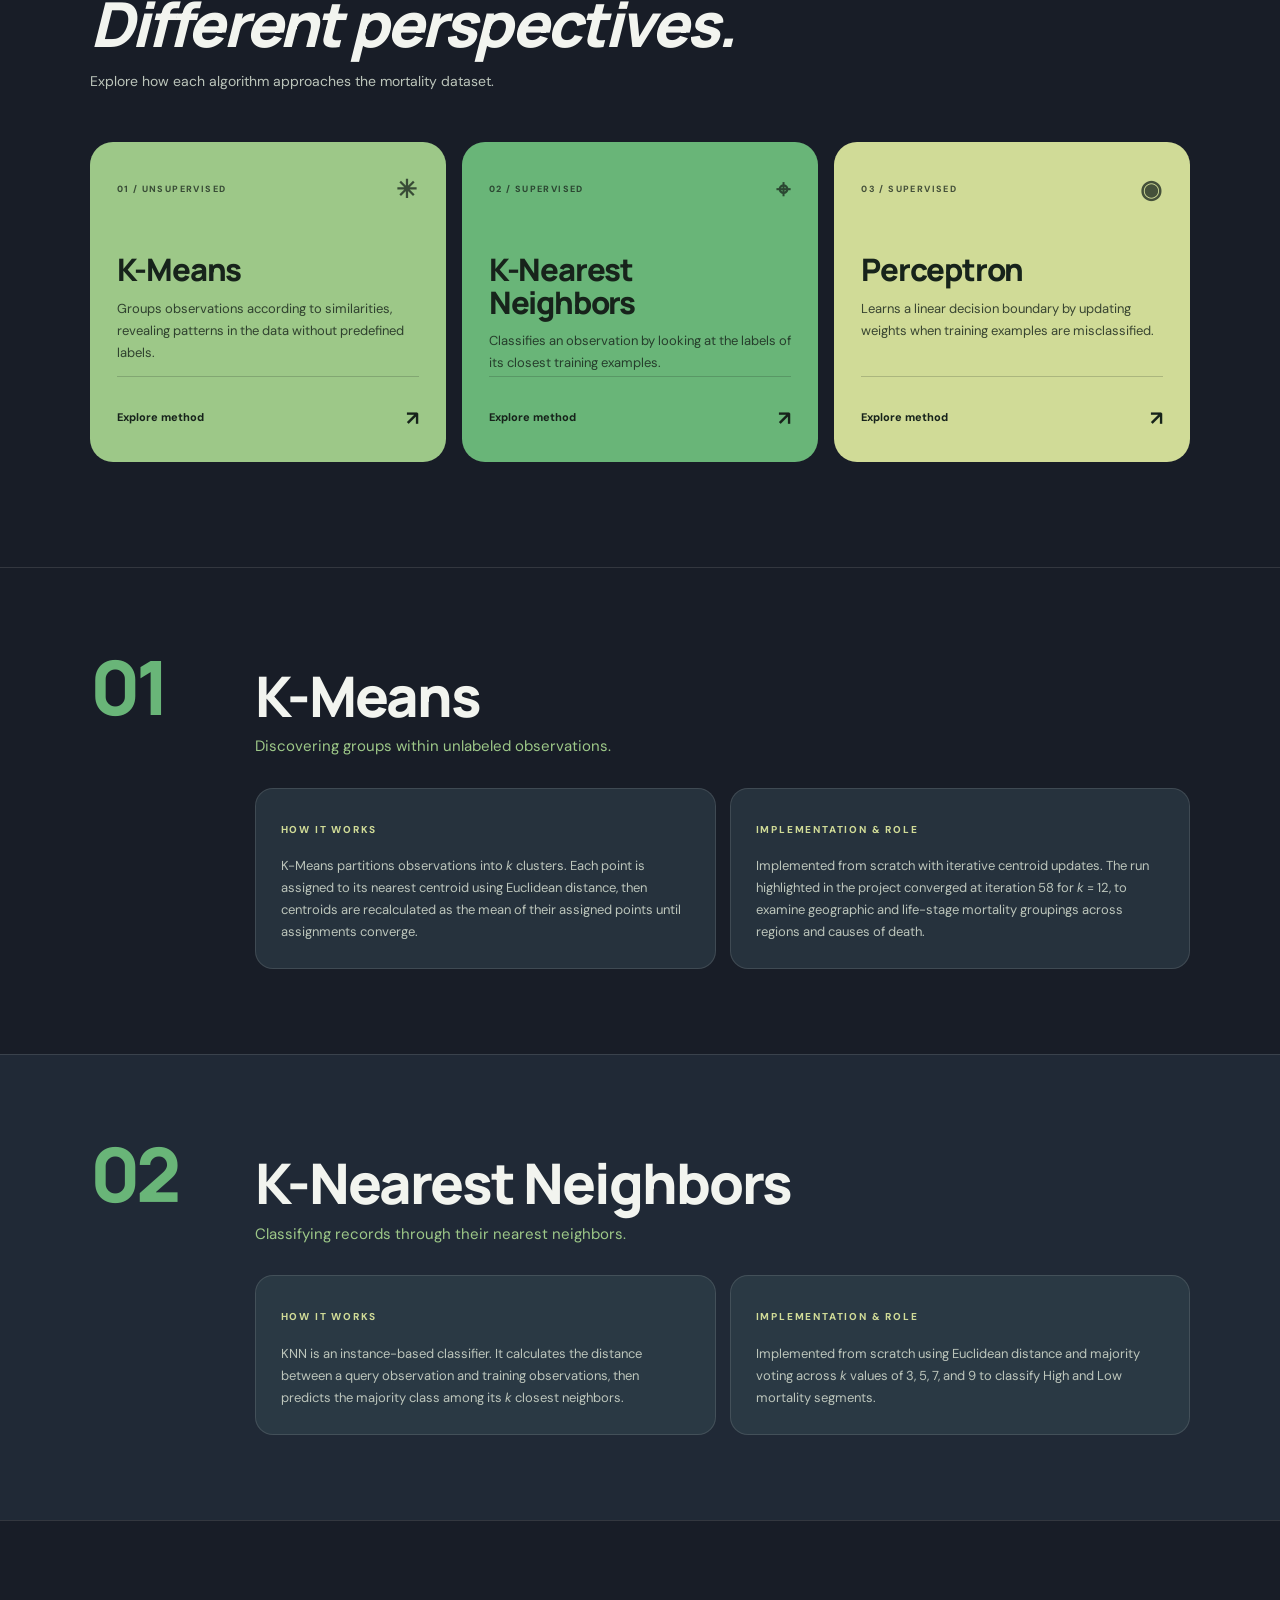
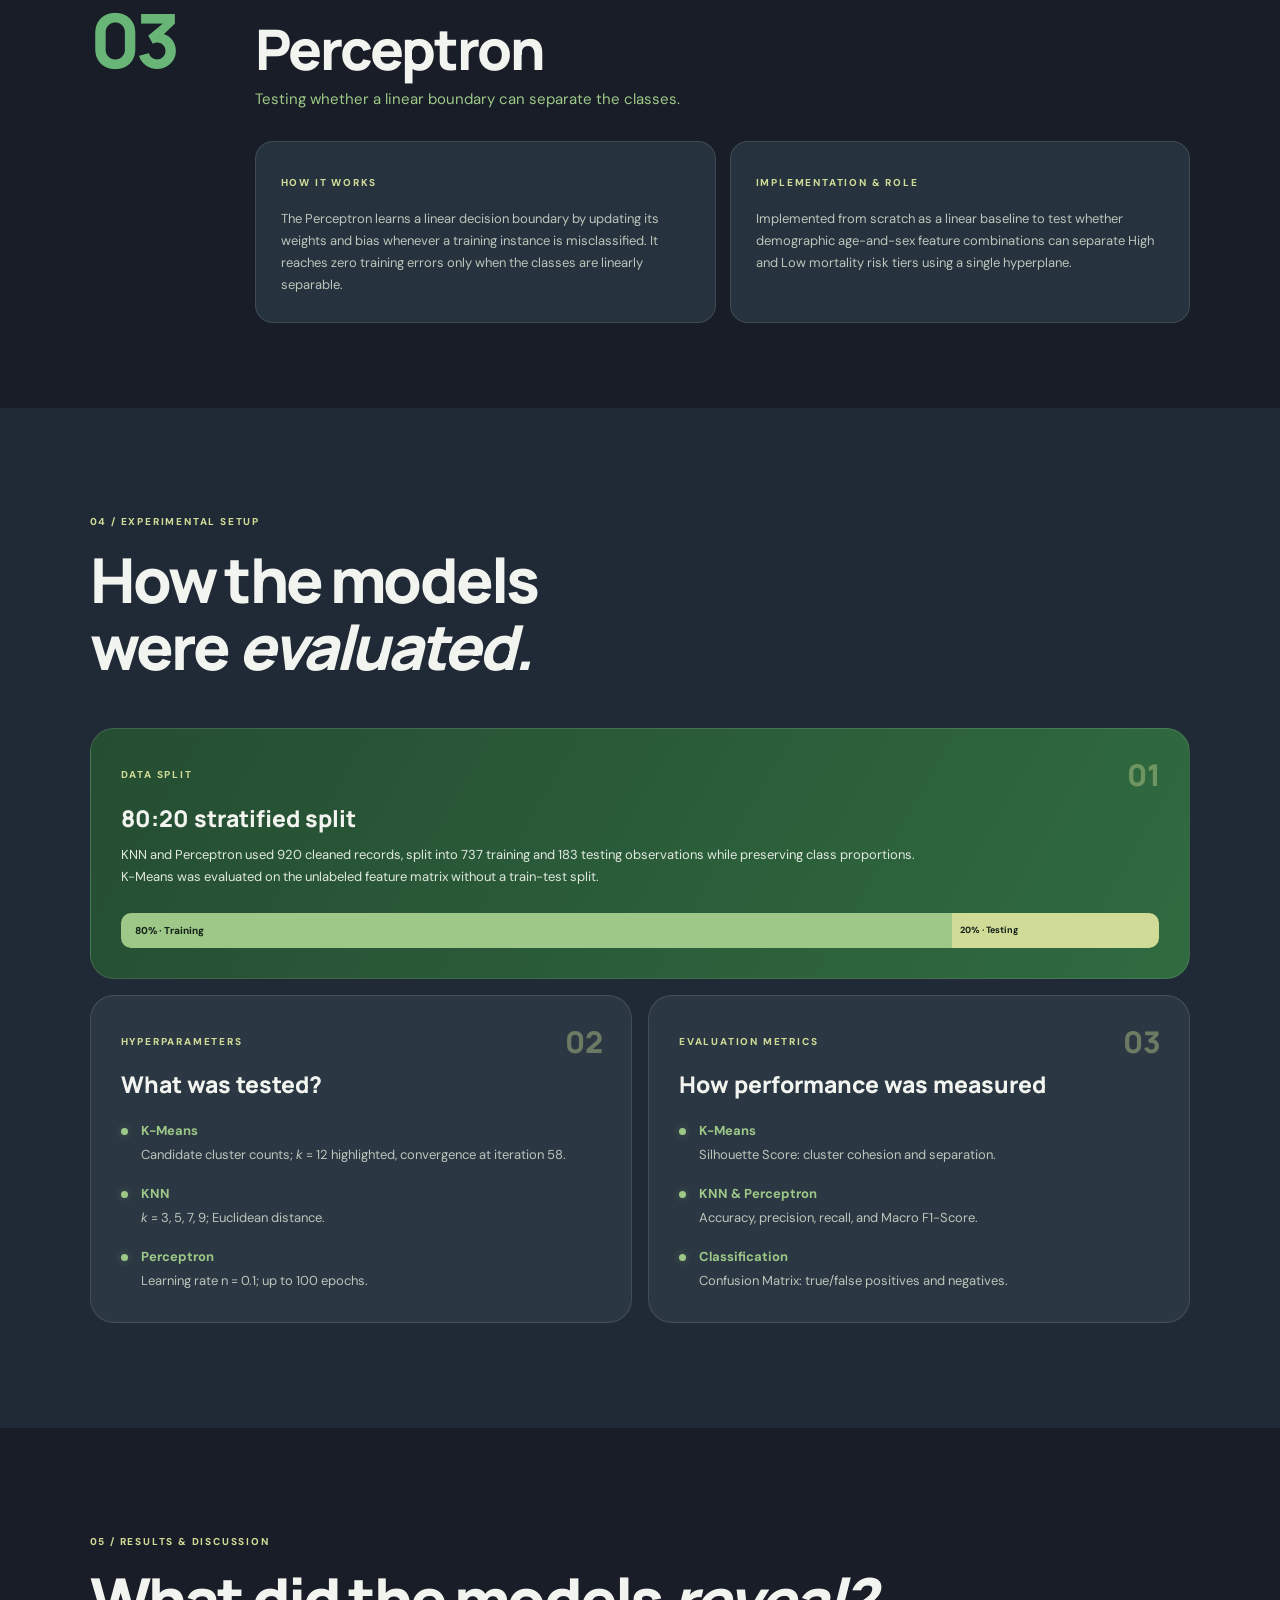
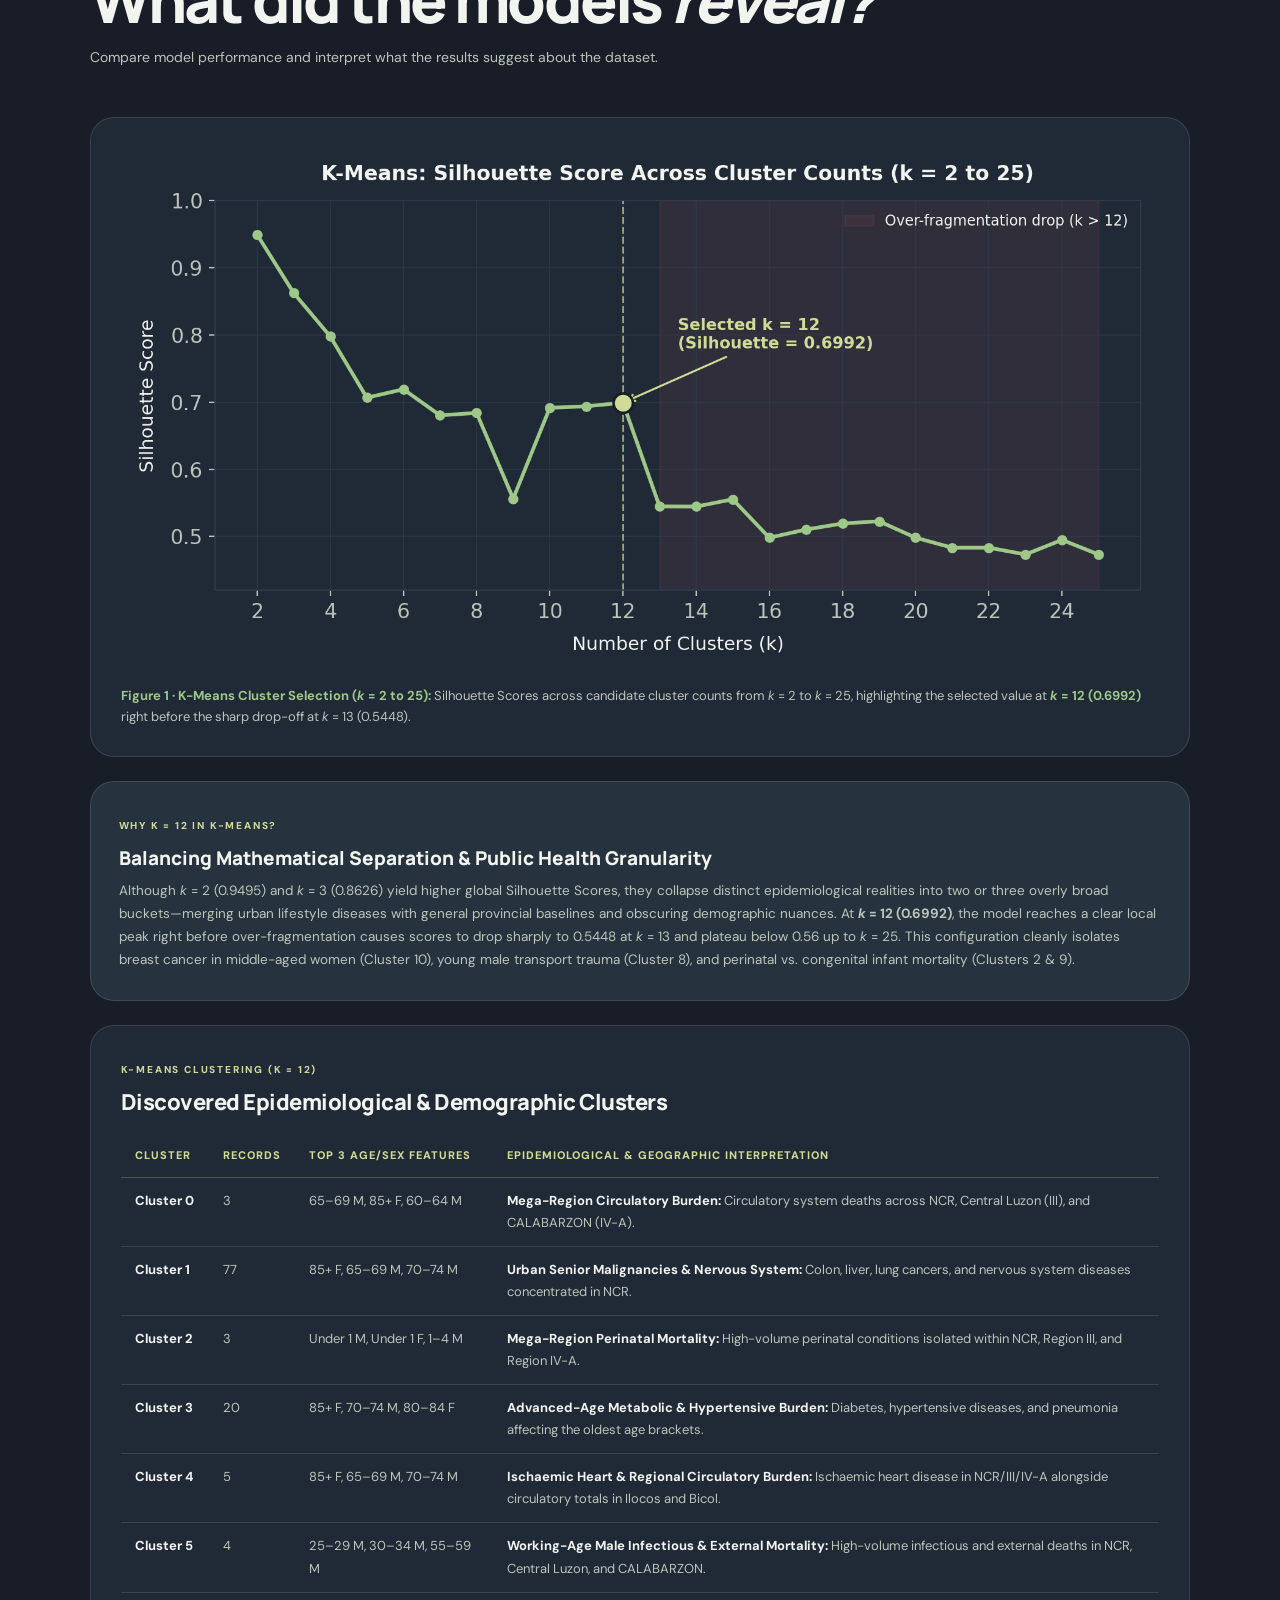
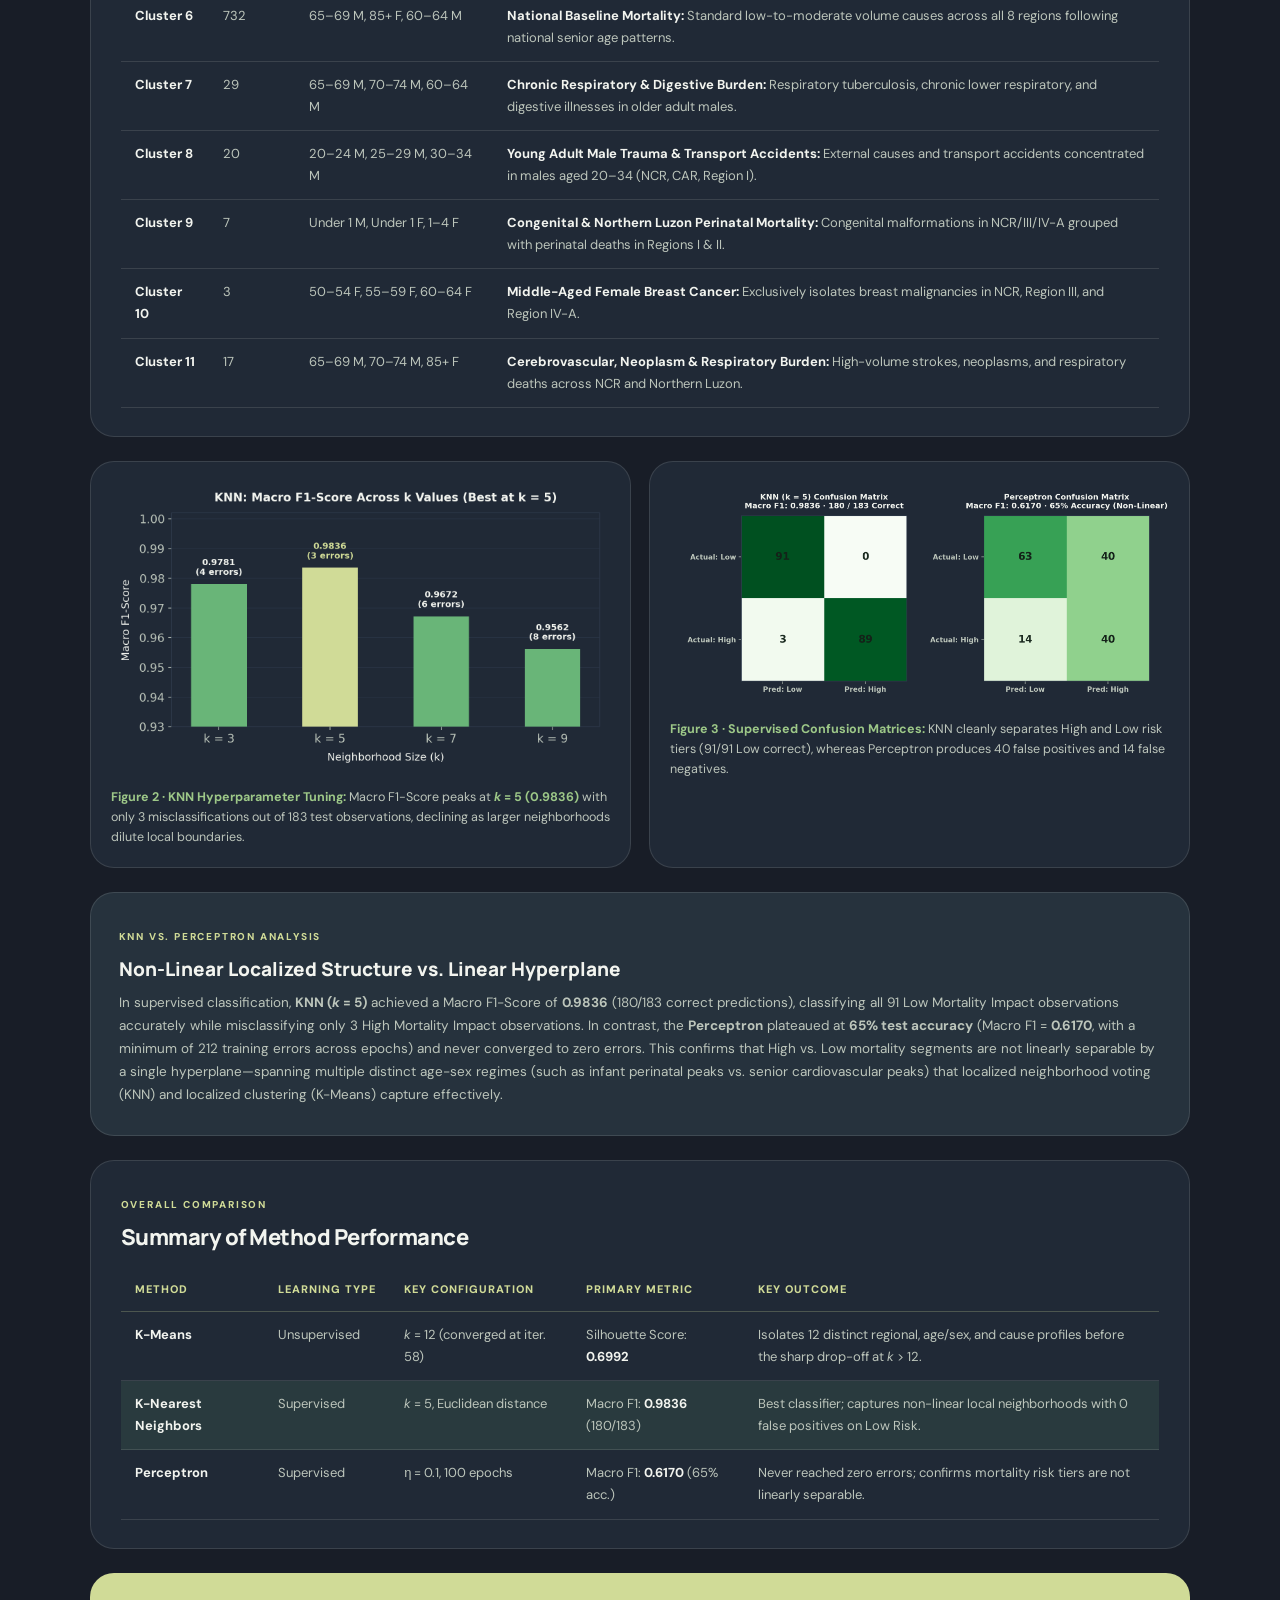
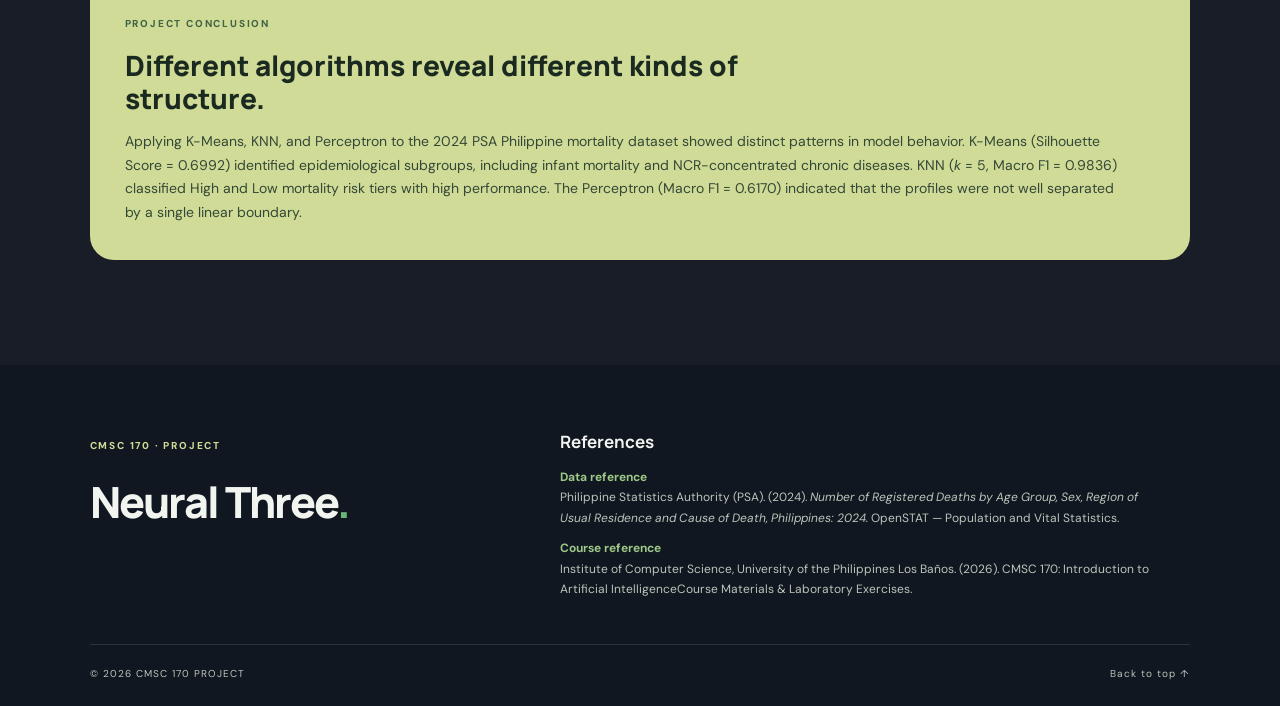
==== commit a3e5cc8a: "chore: rename github_page directory to docs for GitHub Pages" ====
--- a/docs/index.html
+++ b/docs/index.html
@@ -1,681 +1,882 @@
-<!doctype html>
-<html lang="en">
-  <head>
-    <meta charset="UTF-8" />
-    <meta name="viewport" content="width=device-width, initial-scale=1.0" />
-    <title>CMSC 170 AI Project — Neural Three</title>
-    <style>
-      :root {
-        --bg: #ffffff;
-        --surface: #f8fafc;
-        --text: #1e293b;
-        --muted: #475569;
-        --border: #e2e8f0;
-        --accent: #0f172a;
-        --link: #2563eb;
-        --todo-bg: #fef9c3;
-        --todo-border: #eab308;
-      }
-      * {
-        box-sizing: border-box;
-      }
-      body {
-        font-family:
-          system-ui,
-          -apple-system,
-          BlinkMacSystemFont,
-          "Segoe UI",
-          Roboto,
-          sans-serif;
-        background: var(--bg);
-        color: var(--text);
-        line-height: 1.65;
-        max-width: 960px;
-        margin: 0 auto;
-        padding: 2rem 1.25rem 4rem;
-      }
-      header {
-        border-bottom: 2px solid var(--accent);
-        padding-bottom: 1.25rem;
-        margin-bottom: 1.5rem;
-      }
-      h1 {
-        font-size: 1.85rem;
-        line-height: 1.25;
-        margin: 0 0 0.5rem;
-        color: var(--accent);
-      }
-      .meta {
-        color: var(--muted);
-        font-size: 0.95rem;
-        margin: 0.25rem 0;
-      }
-      nav {
-        background: var(--surface);
-        border: 1px solid var(--border);
-        border-radius: 6px;
-        padding: 0.75rem 1rem;
-        margin-bottom: 2rem;
-        font-size: 0.9rem;
-      }
-      nav a {
-        color: var(--link);
-        text-decoration: none;
-        margin-right: 1rem;
-        display: inline-block;
-      }
-      nav a:hover {
-        text-decoration: underline;
-      }
-      section {
-        margin-bottom: 2.5rem;
-      }
-      h2 {
-        font-size: 1.35rem;
-        color: var(--accent);
-        border-bottom: 1px solid var(--border);
-        padding-bottom: 0.35rem;
-        margin-bottom: 1rem;
-      }
-      h3 {
-        font-size: 1.08rem;
-        margin: 1.25rem 0 0.4rem;
-        color: var(--accent);
-      }
-      table {
-        width: 100%;
-        border-collapse: collapse;
-        margin: 1rem 0;
-        font-size: 0.92rem;
-      }
-      th,
-      td {
-        border: 1px solid var(--border);
-        padding: 0.6rem 0.75rem;
-        text-align: left;
-        vertical-align: top;
-      }
-      th {
-        background: var(--surface);
-        font-weight: 600;
-      }
-      .card {
-        background: var(--surface);
-        border: 1px solid var(--border);
-        border-radius: 6px;
-        padding: 1rem 1.25rem;
-        margin: 1rem 0;
-      }
-      .todo {
-        background: var(--todo-bg);
-        border-left: 4px solid var(--todo-border);
-        padding: 0.65rem 0.9rem;
-        margin: 0.85rem 0;
-        font-size: 0.92rem;
-      }
-      figure {
-        margin: 1.25rem 0;
-        padding: 0.75rem;
-        border: 1px solid var(--border);
-        border-radius: 6px;
-        text-align: center;
-      }
-      figure img {
-        max-width: 100%;
-        height: auto;
-      }
-      figcaption {
-        font-size: 0.88rem;
-        color: var(--muted);
-        margin-top: 0.5rem;
-      }
-      code {
-        background: var(--surface);
-        padding: 0.15rem 0.35rem;
-        border-radius: 4px;
-        font-size: 0.9em;
-      }
-      a {
-        color: var(--link);
-      }
-    </style>
-  </head>
-  <body>
-    <!-- 1. TITLE AND GROUP MEMBERS -->
-    <header>
-      <h1>
-        Regional Mortality Pattern Discovery and Risk Tier Classification in the
-        Philippines (2024)
-      </h1>
-      <p class="meta">
-        <strong>Course:</strong> CMSC 170: Introduction to Artificial
-        Intelligence (1st Semester 2026–2027) — Institute of Computer Science,
-        UPLB
-      </p>
-      <p class="meta"><strong>Group:</strong> Neural Three (CMSC 170 EF-6L)</p>
-      <p class="meta">
-        <strong>Members:</strong> Antonette Mae Perez, Jazmin Joy Iloso, Ryla
-        Sofia Ysabel Baun
-      </p>
-    </header>
-
-    <nav aria-label="Section navigation">
-      <a href="#problem">1. Problem & Motivation</a>
-      <a href="#dataset">2. Dataset</a>
-      <a href="#methods">3. Methods</a>
-      <a href="#setup">4. Experimental Setup</a>
-      <a href="#results">5. Results</a>
-      <a href="#discussion">6. Discussion</a>
-      <a href="#conclusion">7. Conclusion</a>
-      <a href="#references">8. References</a>
-      <a href="#links">9. Repo & Slides</a>
-    </nav>
-
-    <!-- 2. PROBLEM STATEMENT AND MOTIVATION -->
-    <section id="problem">
-      <h2>1. Problem Statement and Motivation</h2>
-      <p>
-        Public health planning relies on understanding how mortality burdens
-        vary across geographic regions, age brackets, and biological sex. Raw
-        national vital statistics tables break deaths down across dozens of
-        demographic cross-tabulations per cause of death, making it difficult to
-        manually identify shared regional disease profiles or systematically
-        flag high-impact demographic-cause segments.
-      </p>
-      <p>
-        <strong>Objective:</strong> To evaluate unsupervised clustering
-        (K-Means) and supervised classification (KNN and Perceptron) on the 2024
-        Philippine regional mortality dataset—analyzing regional mortality
-        distribution patterns and testing public health risk tier classification
-        (High vs. Low Mortality Impact) across age group, sex, and cause of
-        death—to determine which method(s) yield a helpful, well-supported
-        conclusion about the data.
-      </p>
-    </section>
-
-    <!-- 3. DATASET DESCRIPTION -->
-    <section id="dataset">
-      <h2>2. Dataset Description</h2>
-      <ul>
-        <li>
-          <strong>Dataset:</strong> Number of Registered Deaths by Age Group,
-          Sex, Region of Usual Residence and Cause of Death, Philippines: 2024
-        </li>
-        <li>
-          <strong>Source:</strong> Philippine Statistics Authority (PSA)
-          OpenSTAT — Population and Vital Statistics
-        </li>
-        <li>
-          <strong>Geographic Coverage:</strong> Eight selected Philippine
-          regions (NCR, CAR, Region I, Region II, Region III, Region IV-A,
-          Region IV-B, and Region V)
-        </li>
-        <li><strong>Raw Dimensions:</strong> 928 rows × 65 columns</li>
-        <li>
-          <strong>Cleaned Dimensions:</strong> 920 rows (737 training / 183
-          testing in the 80:20 split) ×
-          <em>[TODO: exact cleaned column count]</em> columns
-        </li>
-        <li>
-          <strong>Features & Target:</strong> Each observation represents a
-          specific region and single cause of death, with numerical features
-          consisting of male and female mortality counts broken down across
-          individual age brackets (e.g., Under 1, 1–4, 5–9, …, 85 and over). For
-          supervised tasks, observations are labeled as
-          <strong>High Mortality Impact</strong> or
-          <strong>Low Mortality Impact</strong>.
-        </li>
-      </ul>
-
-      <h3>Preprocessing Pipeline (Implemented From Scratch)</h3>
-      <ol>
-        <li>
-          <strong>Data Loading:</strong> Parsed raw CSV records using Python's
-          built-in <code>csv</code> module and converted numerical feature
-          matrices into <code>NumPy</code> arrays without using
-          <code>pandas</code>.
-        </li>
-        <li>
-          <strong>Data Cleaning:</strong> Standardized region names and
-          cause-of-death labels, validated numerical entries, and retained zero
-          mortality counts as valid epidemiological observations.
-        </li>
-        <li>
-          <strong>Category Verification & Row/Column Filtering:</strong> Audited
-          cause-of-death hierarchies to identify overlapping parent and
-          subcategories, removing redundant aggregate rows (reducing 928 rows to
-          920 rows).
-        </li>
-        <li>
-          <strong>Feature Selection & Labeling:</strong> Extracted age-group and
-          sex-specific mortality count columns as numerical features for
-          K-Means, and paired them with High/Low mortality tier labels for KNN
-          and Perceptron.
-        </li>
-      </ol>
-    </section>
-
-    <!-- 4. METHODS -->
-    <section id="methods">
-      <h2>3. Methods (From-Scratch Implementations)</h2>
-      <p>
-        All three methods were implemented from scratch using only Python's
-        standard library and <code>NumPy</code> for array and basic linear
-        algebra operations:
-      </p>
-
-      <div class="card">
-        <h3>A. K-Means Clustering</h3>
-        <p>
-          <strong>How It Works:</strong> K-Means partitions unlabeled
-          observations into <em>k</em> disjoint clusters by iteratively
-          assigning each data point to its nearest centroid (via Euclidean
-          distance) and recomputing each centroid as the mean of its assigned
-          points until cluster assignments converge.
-        </p>
-        <p>
-          <strong>Implementation & Role:</strong> Implemented from scratch with
-          iterative centroid updates (converging at iteration 19 for
-          <em>k</em> = <em>6</em>) to uncover natural geographic and life-stage
-          mortality groupings across regions and causes of death.
-        </p>
-      </div>
-
-      <div class="card">
-        <h3>B. K-Nearest Neighbors — KNN (Supervised Non-Linear Classifier)</h3>
-        <p>
-          <strong>How It Works:</strong> KNN is a non-parametric, instance-based
-          classifier that computes distances between a query observation and all
-          training observations, predicting the majority class label among its
-          <em>k</em> closest neighbors in feature space.
-        </p>
-        <p>
-          <strong>Implementation & Role:</strong> Implemented from scratch with
-          Euclidean distance calculation and majority voting across
-          <em>k</em> in <em>{3, 5, 7, 9}</em> to capture localized, non-linear
-          boundaries between High and Low mortality segments.
-        </p>
-      </div>
-
-      <div class="card">
-        <h3>C. Perceptron (Supervised Linear Classifier)</h3>
-        <p>
-          <strong>How It Works:</strong> The Perceptron learns a linear decision
-          boundary by iteratively updating weights and bias whenever a training
-          instance is misclassified, converging to zero errors only if the
-          classes are linearly separable.
-        </p>
-        <p>
-          <strong>Implementation & Role:</strong> Implemented from scratch as a
-          linear baseline to test whether demographic age-and-sex feature
-          combinations allow a single hyperplane to separate High and Low
-          mortality risk tiers.
-        </p>
-      </div>
-    </section>
-
-    <!-- 5. EXPERIMENTAL SETUP -->
-    <section id="setup">
-      <h2>4. Experimental Setup</h2>
-      <ul>
-        <li>
-          <strong>Data Split:</strong> For supervised models (KNN and
-          Perceptron), the 920 cleaned records were partitioned using an
-          <strong>80:20 stratified train–test split</strong> (737 training
-          observations, 183 testing observations) to preserve class proportions
-          across High and Low Mortality Impact categories. Because K-Means is
-          unsupervised, it was evaluated directly on the unlabeled feature
-          matrix without a train–test split.
-        </li>
-        <li>
-          <strong>Hyperparameters Tested:</strong>
-          <ul>
-            <li>
-              <strong>K-Means:</strong> Evaluated across candidate cluster
-              counts <em>k</em> (with <em>k</em> = <em>6</em> highlighted in
-              Milestone 2; max iterations until convergence at iteration 19).
-            </li>
-            <li>
-              <strong>KNN:</strong> Tested <em>k</em> \in
-              <em>{3, 5, 7, 9\}</em> using Euclidean distance.
-            </li>
-            <li>
-              <strong>Perceptron:</strong> Learning rate <emv>eta = 0.1</emv>,
-              trained for up to <em>100</em> epochs.
-            </li>
-          </ul>
-        </li>
-        <li>
-          <strong>Evaluation Metrics (Implemented From Scratch):</strong>
-          <ul>
-            <li>
-              <strong>Silhouette Score (K-Means):</strong> Measures
-              intra-cluster cohesion versus nearest-cluster separation (<em
-                >[-1, 1]</em
-              >) without requiring ground-truth labels.
-            </li>
-            <li>
-              <strong
-                >Accuracy, Precision, Recall & Macro F1-Score (KNN &
-                Perceptron):</strong
-              >
-              Macro F1 weights High and Low mortality classes equally so
-              majority-class accuracy does not mask minority-class errors.
-            </li>
-            <li>
-              <strong>Confusion Matrix (KNN & Perceptron):</strong> Breaks down
-              True Positives, True Negatives, False Positives, and False
-              Negatives across risk categories.
-            </li>
-          </ul>
-        </li>
-      </ul>
-    </section>
-
-    <!-- 6. RESULTS -->
-    <section id="results">
-      <h2>5. Results</h2>
-
-      <h3>A. Unsupervised Clustering: K-Means (<em>k = 6</em>)</h3>
-      <p>
-        K-Means converged at <strong>iteration 19</strong> with <em>k = 6</em>,
-        achieving a <strong>Silhouette Score of 0.7192</strong> and isolating
-        distinct epidemiological profiles:
-      </p>
-      <table>
-        <thead>
-          <tr>
-            <th>Cluster</th>
-            <th>Record Count</th>
-            <th>Dominant Demographic Features</th>
-            <th>Epidemiological / Geographic Focus</th>
-          </tr>
-        </thead>
-        <tbody>
-          <tr>
-            <td>0</td>
-            <td>5</td>
-            <td>65–69 Male, 85+ Female, 60–64 Male</td>
-            <td>
-              High-volume Circulatory System / Heart Disease in NCR, Region III
-              & IV-A
-            </td>
-          </tr>
-          <tr>
-            <td>1</td>
-            <td>760</td>
-            <td>85+ Female, 65–69 Male, 60–64 Male</td>
-            <td>Baseline national mortality across standard regional causes</td>
-          </tr>
-          <tr>
-            <td>2</td>
-            <td>7</td>
-            <td>Under 1 Male, Under 1 Female, 1–4 Female</td>
-            <td>
-              Infant & Perinatal Mortality (Congenital Anomalies, Birth Trauma)
-            </td>
-          </tr>
-          <tr>
-            <td>3</td>
-            <td>103</td>
-            <td>65–69 Male, 70–74 Male, 60–64 Male</td>
-            <td>
-              Moderate chronic senior mortality clusters across key provinces
-            </td>
-          </tr>
-          <tr>
-            <td>4</td>
-            <td>15</td>
-            <td>65–69 Male, 70–74 Male, 85+ Female</td>
-            <td>High-incidence Neoplasms (Cancers) & Endocrine Diseases</td>
-          </tr>
-          <tr>
-            <td>5</td>
-            <td>30</td>
-            <td>85+ Female, 70–74 Male, 65–69 Male</td>
-            <td>
-              NCR-Specific Urban Lifestyle Diseases (Diabetes, Cerebrovascular,
-              Hypertension)
-            </td>
-          </tr>
-        </tbody>
-      </table>
-      <figure>
-        <img
-          src="../evaluation/figures/kmeans_silhouette_vs_k.png"
-          alt="Graph of K versus Silhouette Score for K-Means Clustering"
-        />
-        <figcaption>
-          <strong>Figure 1:</strong> K-Means Silhouette Score across candidate
-          cluster counts (<em>k</em>), showing optimal separation at
-          <em>k</em> = 6.
-        </figcaption>
-      </figure>
-
-      <h3>
-        B. Supervised Classification: KNN Hyperparameter Sweep (<em
-          >k in {3, 5, 7, 9}</em
-        >)
-      </h3>
-      <table>
-        <thead>
-          <tr>
-            <th>K Value</th>
-            <th>Macro F1-Score</th>
-            <th>Correct Predictions (out of 183)</th>
-            <th>Incorrect Predictions</th>
-          </tr>
-        </thead>
-        <tbody>
-          <tr>
-            <td>3</td>
-            <td>0.9781</td>
-            <td>179</td>
-            <td>4</td>
-          </tr>
-          <tr>
-            <td><strong>5 (Best)</strong></td>
-            <td><strong>0.9836</strong></td>
-            <td><strong>180</strong></td>
-            <td><strong>3</strong></td>
-          </tr>
-          <tr>
-            <td>7</td>
-            <td>0.9672</td>
-            <td>177</td>
-            <td>6</td>
-          </tr>
-          <tr>
-            <td>9</td>
-            <td>0.9562</td>
-            <td>175</td>
-            <td>8</td>
-          </tr>
-        </tbody>
-      </table>
-      <figure>
-        <img
-          src="../evaluation/figures/knn_macro_f1_Score.png"
-          alt="Graph of K versus Macro F1-Score for KNN Classification"
-        />
-        <figcaption>
-          <strong>Figure 2:</strong> KNN Macro F1-Score across <em>k</em> ∈ {3,
-          5, 7, 9}, peaking at <em>k</em> = 5 (0.9836).
-        </figcaption>
-      </figure>
-
-      <h3>C. Cross-Method Comparison & Diagnostic Figures</h3>
-      <table>
-        <thead>
-          <tr>
-            <th>Method</th>
-            <th>Learning Paradigm</th>
-            <th>Key Hyperparameters</th>
-            <th>Primary Metric Score</th>
-            <th>Key Findings</th>
-          </tr>
-        </thead>
-        <tbody>
-          <tr>
-            <td>K-Means</td>
-            <td>Unsupervised Clustering</td>
-            <td><em>k = 6</em>, max_iter = 100</td>
-            <td>Silhouette Score: <strong>0.7192</strong></td>
-            <td>
-              Isolates infant mortality, NCR lifestyle diseases, and high-burden
-              circulatory clusters.
-            </td>
-          </tr>
-          <tr>
-            <td>KNN</td>
-            <td>Supervised (Non-Linear)</td>
-            <td><em>k = 5</em>, Euclidean</td>
-            <td>Macro F1: <strong>0.9836</strong> (98.36% Acc.)</td>
-            <td>
-              Correctly classified all 91 Low-Mortality test cases; only 3
-              High-Mortality false negatives.
-            </td>
-          </tr>
-          <tr>
-            <td>Perceptron</td>
-            <td>Supervised (Linear)</td>
-            <td><em>eta = 0.1</em>, 100 epochs</td>
-            <td>Macro F1: <strong>0.6170</strong> (65.00% Acc.)</td>
-            <td>
-              Did not converge (min 212 errors); 40 false positives vs. 14 false
-              negatives.
-            </td>
-          </tr>
-        </tbody>
-      </table>
-    </section>
-
-    <!-- 7. DISCUSSION -->
-    <section id="discussion">
-      <h2>6. Discussion</h2>
-      <h3>Why Each Method Performed As It Did</h3>
-      <p>
-        The stark performance gap between
-        <strong>KNN (Macro F1 = 0.9836)</strong> and the
-        <strong>Perceptron (Macro F1 = 0.6170)</strong>—when interpreted
-        alongside <strong>K-Means (Silhouette = 0.7192)</strong>—reveals the
-        underlying geometry of regional mortality data:
-      </p>
-      <ul>
-        <li>
-          <strong>Non-Linearity Defended by K-Means & KNN:</strong> K-Means
-          shows that high-burden mortality does not occur along a single linear
-          demographic axis; instead, distinct multi-dimensional pockets emerge
-          (e.g., Cluster 2 driven by infant/under-1 deaths versus Clusters 0 and
-          5 driven by senior circulatory and metabolic deaths in NCR and nearby
-          regions). Because KNN classifies based on local neighborhood
-          proximity, it adapts naturally to these multiple localized pockets,
-          achieving 0.9836 Macro F1.
-        </li>
-        <li>
-          <strong>Why the Perceptron Failed to Converge:</strong> A single
-          linear hyperplane cannot simultaneously separate infant-dominated
-          high-risk profiles and senior-dominated high-risk profiles from
-          baseline observations without misclassifying intermediate
-          counts—resulting in persistent training errors (minimum 212 errors
-          across 100 epochs) and high false-positive rates (40 Low-Mortality
-          profiles flagged as High).
-        </li>
-        <li>
-          <strong>Neighborhood Size Sensitivity in KNN:</strong> Increasing $k$
-          beyond 5 (to 7 and 9) degraded Macro F1 from 0.9836 to 0.9562 because
-          larger neighborhoods pull in samples from the dense baseline cluster
-          (analogous to K-Means Cluster 1, which contains 760 of 920 records),
-          causing borderline High-Mortality profiles to be outvoted as Low.
-        </li>
-      </ul>
-
-      <h3>Limitations and Possible Improvements</h3>
-      <ul>
-        <li>
-          <strong>Class & Cluster Skew:</strong> Baseline low-count cause–region
-          pairs dominate the dataset (760 of 920 records in K-Means Cluster 1),
-          which biases larger neighborhoods in KNN and shifts linear decision
-          boundaries in Perceptron.
-        </li>
-        <li>
-          <strong>Raw Counts vs. Population-Normalized Rates:</strong> Raw
-          mortality counts favor populous regions such as NCR, Region III, and
-          Region IV-A; normalizing counts per 100,000 regional population would
-          better capture relative epidemiological risk.
-        </li>
-        <li>
-          <strong>Future Algorithmic Extensions:</strong> Evaluating feature
-          standardization/log-scaling, kernelized or multi-layer perceptrons
-          (MLP), or $k$-fold cross-validation would further test boundary
-          stability.
-        </li>
-      </ul>
-    </section>
-
-    <!-- 8. CONCLUSION -->
-    <section id="conclusion">
-      <h2>7. Conclusion</h2>
-      <p>
-        Applying from-scratch K-Means, KNN, and Perceptron models to the 2024
-        PSA Philippine mortality dataset demonstrates that regional
-        cause-of-death distributions exhibit strong, non-linear demographic
-        structure. K-Means (Silhouette Score = 0.7192) successfully isolated
-        distinct epidemiological subgroups—including infant mortality and
-        NCR-concentrated chronic diseases—while KNN ($k = 5$, Macro F1 = 0.9836)
-        leveraged local feature proximity to classify High and Low mortality
-        risk tiers with high accuracy. By contrast, the Perceptron (Macro F1 =
-        0.6170) confirmed that these multi-modal demographic mortality profiles
-        are not linearly separable by a single hyperplane.
-      </p>
-    </section>
-
-    <!-- 9. REFERENCES & AI DISCLOSURE -->
-    <section id="references">
-      <h2>8. References and AI Tool Disclosure</h2>
-      <h3>Data & Course References</h3>
-      <ul>
-        <li>
-          Philippine Statistics Authority (PSA). (2024).
-          <em
-            >Number of Registered Deaths by Age Group, Sex, Region of Usual
-            Residence and Cause of Death, Philippines: 2024</em
-          >. OpenSTAT — Population and Vital Statistics.
-        </li>
-        <li>
-          Institute of Computer Science, University of the Philippines Los
-          Baños. (2026).
-          <em
-            >CMSC 170: Introduction to Artificial Intelligence Course Materials
-            & Laboratory Exercises</em
-          >.
-        </li>
-      </ul>
-    </section>
-
-    <!-- 10. REPOSITORY & PRESENTATION LINKS -->
-    <section id="links">
-      <h2>9. Repository and Presentation Links</h2>
-      <ul>
-        <li>
-          <strong>GitHub Repository:</strong>
-          <a
-            href="https://github.com/rrbaun/CMSC170-AI-Project.git"
-            target="_blank"
-            rel="noopener noreferrer"
-            >GitHub Repository URL</a
-          >
-        </li>
-        <li>
-          <strong>Presentation Slides:</strong>
-          <a
-            href="https://canva.link/o04ckg5bg0cajeb"
-            target="_blank"
-            rel="noopener noreferrer"
-            >Presentation Slides</a
-          >
-        </li>
-      </ul>
-    </section>
-  </body>
-</html>
+<!doctype html>
+<html lang="en">
+  <head>
+    <meta charset="UTF-8" />
+    <meta name="viewport" content="width=device-width, initial-scale=1.0" />
+    <meta name="theme-color" content="#181D27" />
+
+    <title>CMSC 170 Introduction to AI</title>
+
+    <link rel="preconnect" href="https://fonts.googleapis.com" />
+    <link rel="preconnect" href="https://fonts.gstatic.com" crossorigin />
+    <link
+      href="https://fonts.googleapis.com/css2?family=DM+Sans:wght@400;500;600;700&family=Manrope:wght@400;500;600;700;800&display=swap"
+      rel="stylesheet"
+    />
+
+    <link rel="stylesheet" href="css/style.css" />
+  </head>
+
+  <body>
+    <!-- NAVIGATION -->
+    <header class="navbar">
+      <a href="#home" class="logo"> CMSC 170- EF6L </a>
+
+      <nav class="nav-links" aria-label="Main navigation">
+        <a href="#overview">Overview</a>
+        <a href="#dataset">Dataset</a>
+        <a href="#algorithms">Algorithms</a>
+        <a href="#methodology">Methodology</a>
+        <a href="#results">Results</a>
+      </nav>
+    </header>
+
+    <main>
+      <!-- HERO SECTION -->
+      <section class="hero" id="home">
+        <div class="hero-content reveal">
+          <h1>
+            Regional mortality patterns
+            <span>&amp;</span> risk tier classification.
+          </h1>
+
+          <p class="hero-description">
+            An exploration of K-Means, K-Nearest Neighbors, and Perceptron using
+            Philippine mortality data from 2024.
+          </p>
+
+          <div class="hero-actions">
+            <a href="#overview" class="primary-button">
+              Explore the project <span>↓</span>
+            </a>
+          </div>
+        </div>
+
+        <aside class="hero-team reveal" aria-label="Project team">
+          <span class="team-kicker">PROJECT TEAM</span>
+
+          <h2>Neural<br />Three<span>.</span></h2>
+
+          <div class="team-names">
+            <span>Antonette Mae Perez</span>
+            <span>Jazmin Joy Iloso</span>
+            <span>Ryla Sofia Ysabel Baun</span>
+          </div>
+        </aside>
+
+        <div class="hero-bottom">
+          <span>PHILIPPINES · 2024</span>
+          <span>DATA-DRIVEN EXPLORATION</span>
+        </div>
+      </section>
+
+      <!-- PROJECT OVERVIEW -->
+      <section class="section overview" id="overview">
+        <div class="section-heading reveal">
+          <span class="section-label">01 / PROJECT OVERVIEW</span>
+
+          <h2>Finding structure in complex <em>data.</em></h2>
+        </div>
+
+        <div class="overview-layout">
+          <article class="feature-panel reveal">
+            <span class="panel-tag">WHY THIS PROJECT?</span>
+
+            <h3>Making mortality patterns easier to examine.</h3>
+
+            <p>
+              Public health planning relies on understanding how mortality
+              burdens vary across geographic regions, age brackets, and
+              biological sex. National vital statistics contain many demographic
+              cross-tabulations, making shared regional patterns and high-impact
+              segments difficult to identify manually.
+            </p>
+
+            <div class="panel-accent-line"></div>
+          </article>
+
+          <article class="objective-panel reveal">
+            <span class="panel-tag">PROJECT OBJECTIVE</span>
+
+            <div class="objective-mark">↗</div>
+
+            <p>
+              Evaluate K-Means, KNN, and Perceptron on the 2024 Philippine
+              regional mortality dataset to analyze regional mortality patterns
+              and classify High vs. Low Mortality Impact across age group, sex,
+              and cause of death.
+            </p>
+          </article>
+        </div>
+
+        <div class="stats-grid reveal">
+          <div class="stat-card stat-green">
+            <span class="stat-icon">✳</span>
+            <strong>03</strong>
+            <span>AI algorithms</span>
+          </div>
+
+          <div class="stat-card stat-lime">
+            <span class="stat-icon">⌖</span>
+            <strong>08</strong>
+            <span>Regions covered</span>
+          </div>
+
+          <div class="stat-card stat-cream">
+            <span class="stat-icon">▦</span>
+            <strong>2024</strong>
+            <span>Mortality dataset</span>
+          </div>
+        </div>
+      </section>
+
+      <!-- DATASET SECTION -->
+      <section class="section dataset-section" id="dataset">
+        <div class="section-heading reveal">
+          <span class="section-label">02 / THE DATA</span>
+
+          <h2>Know the <em>dataset.</em></h2>
+
+          <p class="section-intro">
+            The project uses registered-death records published by the
+            Philippine Statistics Authority.
+          </p>
+        </div>
+
+        <div class="dataset-title-card reveal">
+          <span class="panel-tag">SOURCE DATASET</span>
+
+          <h3>
+            Number of Registered Deaths by Age Group, Sex, Region of Usual
+            Residence and Cause of Death, Philippines: 2024
+          </h3>
+
+          <a
+            href="https://openstat.psa.gov.ph/"
+            target="_blank"
+            rel="noopener noreferrer"
+            class="inline-link"
+          >
+            Philippine Statistics Authority · OpenSTAT ↗
+          </a>
+        </div>
+
+        <div class="dataset-grid">
+          <article class="data-card reveal">
+            <span class="panel-tag">GEOGRAPHIC COVERAGE</span>
+            <h3>8 regions</h3>
+            <p>
+              NCR, CAR, Region I, Region II, Region III, Region IV-A, Region
+              IV-B, and Region V.
+            </p>
+          </article>
+
+          <article class="data-card reveal">
+            <span class="panel-tag">RAW DATA</span>
+            <h3>928 x 65</h3>
+            <p>Rows and columns in the original dataset.</p>
+          </article>
+
+          <article class="data-card reveal">
+            <span class="panel-tag">CLEANED DATA</span>
+            <h3>920 x 62</h3>
+            <p>
+              "Total Both Sexes", "Total Male", and "Total male" columns
+              removed. 737 training records and 183 testing records in the 80:20
+              split.
+            </p>
+          </article>
+        </div>
+
+        <div class="dataset-detail reveal">
+          <div>
+            <span class="panel-tag">FEATURES &amp; TARGET</span>
+            <h3>What does one observation represent?</h3>
+          </div>
+
+          <p>
+            Each observation represents a specific region and cause of death.
+            Numerical features contain male and female mortality counts across
+            age brackets, from Under 1 through 85 and over. For supervised
+            tasks, observations are labeled High Mortality Impact or Low
+            Mortality Impact.
+          </p>
+        </div>
+
+        <div class="pipeline-wrap reveal">
+          <div class="pipeline-heading">
+            <span class="section-label">DATA PREPARATION</span>
+
+            <h3>Preprocessing pipeline</h3>
+          </div>
+
+          <div class="pipeline-list">
+            <div>
+              <b>01</b>
+              <span>Data Loading</span>
+              <small
+                >Parsed raw CSV records using Python's built-in csv module and
+                converted numerical feature matrices into NumPy arrays</small
+              >
+            </div>
+
+            <div>
+              <b>02</b>
+              <span>Data Cleaning</span>
+              <small
+                >Standardized region names and cause-of-death labels, validated
+                numerical entries, and retained zero mortality counts as valid
+                epidemiological observations.</small
+              >
+            </div>
+
+            <div>
+              <b>03</b>
+              <span>Category & Row/Column Filtering</span>
+              <small
+                >Audited cause-of-death hierarchies to identify overlapping
+                parent and subcategories, removing redundant aggregate rows
+                (reducing 928 rows to 920 rows).</small
+              >
+            </div>
+
+            <div>
+              <b>04</b>
+              <span>Feature Selection & Labeling</span>
+              <small
+                >Extracted age-group and sex-specific mortality count columns as
+                numerical features for K-Means, and paired them with High/Low
+                mortality tier labels for KNN and Perceptron.</small
+              >
+            </div>
+          </div>
+        </div>
+      </section>
+
+      <!-- ALGORITHMS SECTION -->
+      <section class="section algorithms-section" id="algorithms">
+        <div class="section-heading reveal">
+          <span class="section-label">03 / THREE AI APPROACHES</span>
+
+          <h2>
+            Three methods.<br />
+            <em>Different perspectives.</em>
+          </h2>
+
+          <p class="section-intro">
+            Explore how each algorithm approaches the mortality dataset.
+          </p>
+        </div>
+
+        <div class="algorithm-grid">
+          <a href="#kmeans" class="algorithm-card card-kmeans reveal">
+            <div class="algorithm-top">
+              <span>01 / UNSUPERVISED</span>
+              <span class="algorithm-symbol">✳</span>
+            </div>
+
+            <h3>K-Means</h3>
+
+            <p>
+              Groups observations according to similarities, revealing patterns
+              in the data without predefined labels.
+            </p>
+
+            <div class="card-bottom">
+              <span>Explore method</span>
+              <b>↗</b>
+            </div>
+          </a>
+
+          <a href="#knn" class="algorithm-card card-knn reveal">
+            <div class="algorithm-top">
+              <span>02 / SUPERVISED</span>
+              <span class="algorithm-symbol">⌖</span>
+            </div>
+
+            <h3>K-Nearest<br />Neighbors</h3>
+
+            <p>
+              Classifies an observation by looking at the labels of its closest
+              training examples.
+            </p>
+
+            <div class="card-bottom">
+              <span>Explore method</span>
+              <b>↗</b>
+            </div>
+          </a>
+
+          <a href="#perceptron" class="algorithm-card card-perceptron reveal">
+            <div class="algorithm-top">
+              <span>03 / SUPERVISED</span>
+              <span class="algorithm-symbol">◉</span>
+            </div>
+
+            <h3>Perceptron</h3>
+
+            <p>
+              Learns a linear decision boundary by updating weights when
+              training examples are misclassified.
+            </p>
+
+            <div class="card-bottom">
+              <span>Explore method</span>
+              <b>↗</b>
+            </div>
+          </a>
+        </div>
+      </section>
+
+      <!-- K-MEANS DETAILS -->
+      <section class="section method-details" id="kmeans">
+        <div class="detail-number">01</div>
+
+        <div class="detail-main">
+          <h2>K-Means</h2>
+
+          <p class="detail-lead">
+            Discovering groups within unlabeled observations.
+          </p>
+
+          <div class="detail-cards">
+            <article>
+              <span class="panel-tag">HOW IT WORKS</span>
+
+              <p>
+                K-Means partitions observations into <i>k</i> clusters. Each
+                point is assigned to its nearest centroid using Euclidean
+                distance, then centroids are recalculated as the mean of their
+                assigned points until assignments converge.
+              </p>
+            </article>
+
+            <article>
+              <span class="panel-tag">IMPLEMENTATION &amp; ROLE</span>
+
+              <p>
+                Implemented from scratch with iterative centroid updates. The
+                run highlighted in the project converged at iteration 58 for
+                <i>k</i> = 12, to examine geographic and life-stage mortality
+                groupings across regions and causes of death.
+              </p>
+            </article>
+          </div>
+        </div>
+      </section>
+
+      <!-- KNN DETAILS -->
+      <section class="section method-details detail-alt" id="knn">
+        <div class="detail-number">02</div>
+
+        <div class="detail-main">
+          <h2>K-Nearest Neighbors</h2>
+
+          <p class="detail-lead">
+            Classifying records through their nearest neighbors.
+          </p>
+
+          <div class="detail-cards">
+            <article>
+              <span class="panel-tag">HOW IT WORKS</span>
+
+              <p>
+                KNN is an instance-based classifier. It calculates the distance
+                between a query observation and training observations, then
+                predicts the majority class among its
+                <i>k</i> closest neighbors.
+              </p>
+            </article>
+
+            <article>
+              <span class="panel-tag">IMPLEMENTATION &amp; ROLE</span>
+
+              <p>
+                Implemented from scratch using Euclidean distance and majority
+                voting across <i>k</i> values of 3, 5, 7, and 9 to classify High
+                and Low mortality segments.
+              </p>
+            </article>
+          </div>
+        </div>
+      </section>
+
+      <!-- PERCEPTRON DETAILS -->
+      <section class="section method-details" id="perceptron">
+        <div class="detail-number">03</div>
+
+        <div class="detail-main">
+          <h2>Perceptron</h2>
+
+          <p class="detail-lead">
+            Testing whether a linear boundary can separate the classes.
+          </p>
+
+          <div class="detail-cards">
+            <article>
+              <span class="panel-tag">HOW IT WORKS</span>
+
+              <p>
+                The Perceptron learns a linear decision boundary by updating its
+                weights and bias whenever a training instance is misclassified.
+                It reaches zero training errors only when the classes are
+                linearly separable.
+              </p>
+            </article>
+
+            <article>
+              <span class="panel-tag">IMPLEMENTATION &amp; ROLE</span>
+
+              <p>
+                Implemented from scratch as a linear baseline to test whether
+                demographic age-and-sex feature combinations can separate High
+                and Low mortality risk tiers using a single hyperplane.
+              </p>
+            </article>
+          </div>
+        </div>
+      </section>
+
+      <!-- METHODOLOGY -->
+      <section class="section methodology-section" id="methodology">
+        <div class="section-heading reveal">
+          <span class="section-label">04 / EXPERIMENTAL SETUP</span>
+
+          <h2>
+            How the models<br />
+            were <em>evaluated.</em>
+          </h2>
+        </div>
+
+        <div class="method-grid">
+          <article class="method-card method-card-wide reveal">
+            <span class="method-icon">01</span>
+            <span class="panel-tag">DATA SPLIT</span>
+
+            <h3>80:20 stratified split</h3>
+
+            <p>
+              KNN and Perceptron used 920 cleaned records, split into 737
+              training and 183 testing observations while preserving class
+              proportions. K-Means was evaluated on the unlabeled feature matrix
+              without a train-test split.
+            </p>
+
+            <div class="split-bar">
+              <span>80% · Training</span>
+              <span>20% · Testing</span>
+            </div>
+          </article>
+
+          <article class="method-card reveal">
+            <span class="method-icon">02</span>
+            <span class="panel-tag">HYPERPARAMETERS</span>
+
+            <h3>What was tested?</h3>
+
+            <ul>
+              <li>
+                <b>K-Means</b>
+                <span>
+                  Candidate cluster counts; <i>k</i> = 12 highlighted,
+                  convergence at iteration 58.
+                </span>
+              </li>
+
+              <li>
+                <b>KNN</b>
+                <span> <i>k</i> = 3, 5, 7, 9; Euclidean distance. </span>
+              </li>
+
+              <li>
+                <b>Perceptron</b>
+                <span> Learning rate n = 0.1; up to 100 epochs. </span>
+              </li>
+            </ul>
+          </article>
+
+          <article class="method-card reveal">
+            <span class="method-icon">03</span>
+            <span class="panel-tag">EVALUATION METRICS</span>
+
+            <h3>How performance was measured</h3>
+
+            <ul>
+              <li>
+                <b>K-Means</b>
+                <span>
+                  Silhouette Score: cluster cohesion and separation.
+                </span>
+              </li>
+
+              <li>
+                <b>KNN &amp; Perceptron</b>
+                <span> Accuracy, precision, recall, and Macro F1-Score. </span>
+              </li>
+
+              <li>
+                <b>Classification</b>
+                <span>
+                  Confusion Matrix: true/false positives and negatives.
+                </span>
+              </li>
+            </ul>
+          </article>
+        </div>
+      </section>
+
+      <!-- RESULTS AND DISCUSSION -->
+      <section class="section results-section" id="results">
+        <div class="section-heading reveal">
+          <span class="section-label">05 / RESULTS &amp; DISCUSSION</span>
+
+          <h2>What did the models <em>reveal?</em></h2>
+
+          <p class="section-intro">
+            Compare model performance and interpret what the results suggest
+            about the dataset.
+          </p>
+        </div>
+
+        <!-- 1. K-MEANS k VS SILHOUETTE SCORE GRAPH -->
+        <div class="results-block reveal">
+          <figure class="graph-card-inner">
+            <img
+              src="assets/figures/kmeans_silhouette.png"
+              alt="Line chart of K-Means Silhouette Score across k=2 to 25 highlighting k=12 at 0.6992"
+              loading="lazy"
+            />
+            <figcaption>
+              <b>Figure 1 · K-Means Cluster Selection (<i>k</i> = 2 to 25):</b>
+              Silhouette Scores across candidate cluster counts from <i>k</i> =
+              2 to <i>k</i> = 25, highlighting the selected value at
+              <b><i>k</i> = 12 (0.6992)</b> right before the sharp drop-off at
+              <i>k</i> = 13 (0.5448).
+            </figcaption>
+          </figure>
+        </div>
+
+        <!-- 2. WHY k = 12 EXPLANATION -->
+        <article class="discussion-card discussion-card-wide reveal">
+          <span class="panel-tag">WHY k = 12 IN K-MEANS?</span>
+          <h4>Balancing Mathematical Separation & Public Health Granularity</h4>
+          <p>
+            Although <i>k</i> = 2 (0.9495) and <i>k</i> = 3 (0.8626) yield
+            higher global Silhouette Scores, they collapse distinct
+            epidemiological realities into two or three overly broad
+            buckets—merging urban lifestyle diseases with general provincial
+            baselines and obscuring demographic nuances. At
+            <b><i>k</i> = 12 (0.6992)</b>, the model reaches a clear local peak
+            right before over-fragmentation causes scores to drop sharply to
+            0.5448 at <i>k</i> = 13 and plateau below 0.56 up to <i>k</i> = 25.
+            This configuration cleanly isolates breast cancer in middle-aged
+            women (Cluster 10), young male transport trauma (Cluster 8), and
+            perinatal vs. congenital infant mortality (Clusters 2 & 9).
+          </p>
+        </article>
+
+        <!-- 3. K-MEANS 12 CLUSTER BREAKDOWN TABLE -->
+        <div class="results-block reveal">
+          <div class="results-block-header">
+            <span class="panel-tag">K-MEANS CLUSTERING (k = 12)</span>
+            <h3>Discovered Epidemiological & Demographic Clusters</h3>
+          </div>
+
+          <div class="table-wrap">
+            <table class="results-table">
+              <thead>
+                <tr>
+                  <th>Cluster</th>
+                  <th>Records</th>
+                  <th>Top 3 Age/Sex Features</th>
+                  <th>Epidemiological & Geographic Interpretation</th>
+                </tr>
+              </thead>
+              <tbody>
+                <tr>
+                  <td><b>Cluster 0</b></td>
+                  <td>3</td>
+                  <td>65–69 M, 85+ F, 60–64 M</td>
+                  <td>
+                    <b>Mega-Region Circulatory Burden:</b> Circulatory system
+                    deaths across NCR, Central Luzon (III), and CALABARZON
+                    (IV-A).
+                  </td>
+                </tr>
+                <tr>
+                  <td><b>Cluster 1</b></td>
+                  <td>77</td>
+                  <td>85+ F, 65–69 M, 70–74 M</td>
+                  <td>
+                    <b>Urban Senior Malignancies & Nervous System:</b> Colon,
+                    liver, lung cancers, and nervous system diseases
+                    concentrated in NCR.
+                  </td>
+                </tr>
+                <tr>
+                  <td><b>Cluster 2</b></td>
+                  <td>3</td>
+                  <td>Under 1 M, Under 1 F, 1–4 M</td>
+                  <td>
+                    <b>Mega-Region Perinatal Mortality:</b> High-volume
+                    perinatal conditions isolated within NCR, Region III, and
+                    Region IV-A.
+                  </td>
+                </tr>
+                <tr>
+                  <td><b>Cluster 3</b></td>
+                  <td>20</td>
+                  <td>85+ F, 70–74 M, 80–84 F</td>
+                  <td>
+                    <b>Advanced-Age Metabolic & Hypertensive Burden:</b>
+                    Diabetes, hypertensive diseases, and pneumonia affecting the
+                    oldest age brackets.
+                  </td>
+                </tr>
+                <tr>
+                  <td><b>Cluster 4</b></td>
+                  <td>5</td>
+                  <td>85+ F, 65–69 M, 70–74 M</td>
+                  <td>
+                    <b>Ischaemic Heart & Regional Circulatory Burden:</b>
+                    Ischaemic heart disease in NCR/III/IV-A alongside
+                    circulatory totals in Ilocos and Bicol.
+                  </td>
+                </tr>
+                <tr>
+                  <td><b>Cluster 5</b></td>
+                  <td>4</td>
+                  <td>25–29 M, 30–34 M, 55–59 M</td>
+                  <td>
+                    <b>Working-Age Male Infectious & External Mortality:</b>
+                    High-volume infectious and external deaths in NCR, Central
+                    Luzon, and CALABARZON.
+                  </td>
+                </tr>
+                <tr>
+                  <td><b>Cluster 6</b></td>
+                  <td>732</td>
+                  <td>65–69 M, 85+ F, 60–64 M</td>
+                  <td>
+                    <b>National Baseline Mortality:</b> Standard low-to-moderate
+                    volume causes across all 8 regions following national senior
+                    age patterns.
+                  </td>
+                </tr>
+                <tr>
+                  <td><b>Cluster 7</b></td>
+                  <td>29</td>
+                  <td>65–69 M, 70–74 M, 60–64 M</td>
+                  <td>
+                    <b>Chronic Respiratory & Digestive Burden:</b> Respiratory
+                    tuberculosis, chronic lower respiratory, and digestive
+                    illnesses in older adult males.
+                  </td>
+                </tr>
+                <tr>
+                  <td><b>Cluster 8</b></td>
+                  <td>20</td>
+                  <td>20–24 M, 25–29 M, 30–34 M</td>
+                  <td>
+                    <b>Young Adult Male Trauma & Transport Accidents:</b>
+                    External causes and transport accidents concentrated in
+                    males aged 20–34 (NCR, CAR, Region I).
+                  </td>
+                </tr>
+                <tr>
+                  <td><b>Cluster 9</b></td>
+                  <td>7</td>
+                  <td>Under 1 M, Under 1 F, 1–4 F</td>
+                  <td>
+                    <b>Congenital & Northern Luzon Perinatal Mortality:</b>
+                    Congenital malformations in NCR/III/IV-A grouped with
+                    perinatal deaths in Regions I & II.
+                  </td>
+                </tr>
+                <tr>
+                  <td><b>Cluster 10</b></td>
+                  <td>3</td>
+                  <td>50–54 F, 55–59 F, 60–64 F</td>
+                  <td>
+                    <b>Middle-Aged Female Breast Cancer:</b> Exclusively
+                    isolates breast malignancies in NCR, Region III, and Region
+                    IV-A.
+                  </td>
+                </tr>
+                <tr>
+                  <td><b>Cluster 11</b></td>
+                  <td>17</td>
+                  <td>65–69 M, 70–74 M, 85+ F</td>
+                  <td>
+                    <b>Cerebrovascular, Neoplasm & Respiratory Burden:</b>
+                    High-volume strokes, neoplasms, and respiratory deaths
+                    across NCR and Northern Luzon.
+                  </td>
+                </tr>
+              </tbody>
+            </table>
+          </div>
+        </div>
+
+        <!-- 4. KNN & PERCEPTRON GRAPHS AND CONTENTS -->
+        <div class="results-graphs-grid reveal">
+          <figure class="graph-card">
+            <img
+              src="assets/figures/knn_f1.png"
+              alt="Bar chart comparing KNN Macro F1-Score across k=3, 5, 7, and 9"
+              loading="lazy"
+            />
+            <figcaption>
+              <b>Figure 2 · KNN Hyperparameter Tuning:</b>
+              Macro F1-Score peaks at <b><i>k</i> = 5 (0.9836)</b> with only 3
+              misclassifications out of 183 test observations, declining as
+              larger neighborhoods dilute local boundaries.
+            </figcaption>
+          </figure>
+
+          <figure class="graph-card">
+            <img
+              src="assets/figures/supervised_confusion_matrices.png"
+              alt="Side-by-side confusion matrices for KNN (k=5) and Perceptron"
+              loading="lazy"
+            />
+            <figcaption>
+              <b>Figure 3 · Supervised Confusion Matrices:</b>
+              KNN cleanly separates High and Low risk tiers (91/91 Low correct),
+              whereas Perceptron produces 40 false positives and 14 false
+              negatives.
+            </figcaption>
+          </figure>
+        </div>
+
+        <article class="discussion-card discussion-card-wide reveal">
+          <span class="panel-tag">KNN VS. PERCEPTRON ANALYSIS</span>
+          <h4>Non-Linear Localized Structure vs. Linear Hyperplane</h4>
+          <p>
+            In supervised classification, <b>KNN (<i>k</i> = 5)</b> achieved a
+            Macro F1-Score of <b>0.9836</b> (180/183 correct predictions),
+            classifying all 91 Low Mortality Impact observations accurately
+            while misclassifying only 3 High Mortality Impact observations. In
+            contrast, the <b>Perceptron</b> plateaued at
+            <b>65% test accuracy</b> (Macro F1 = <b>0.6170</b>, with a minimum
+            of 212 training errors across epochs) and never converged to zero
+            errors. This confirms that High vs. Low mortality segments are not
+            linearly separable by a single hyperplane—spanning multiple distinct
+            age-sex regimes (such as infant perinatal peaks vs. senior
+            cardiovascular peaks) that localized neighborhood voting (KNN) and
+            localized clustering (K-Means) capture effectively.
+          </p>
+        </article>
+
+        <!-- 5. SUMMARY OF METHOD PERFORMANCE -->
+        <div class="results-block reveal">
+          <div class="results-block-header">
+            <span class="panel-tag">OVERALL COMPARISON</span>
+            <h3>Summary of Method Performance</h3>
+          </div>
+
+          <div class="table-wrap">
+            <table class="results-table">
+              <thead>
+                <tr>
+                  <th>Method</th>
+                  <th>Learning Type</th>
+                  <th>Key Configuration</th>
+                  <th>Primary Metric</th>
+                  <th>Key Outcome</th>
+                </tr>
+              </thead>
+              <tbody>
+                <tr>
+                  <td><b>K-Means</b></td>
+                  <td>Unsupervised</td>
+                  <td><i>k</i> = 12 (converged at iter. 58)</td>
+                  <td>Silhouette Score: <b>0.6992</b></td>
+                  <td>
+                    Isolates 12 distinct regional, age/sex, and cause profiles
+                    before the sharp drop-off at <i>k</i> > 12.
+                  </td>
+                </tr>
+                <tr class="row-highlight">
+                  <td><b>K-Nearest Neighbors</b></td>
+                  <td>Supervised</td>
+                  <td><i>k</i> = 5, Euclidean distance</td>
+                  <td>Macro F1: <b>0.9836</b> (180/183)</td>
+                  <td>
+                    Best classifier; captures non-linear local neighborhoods
+                    with 0 false positives on Low Risk.
+                  </td>
+                </tr>
+                <tr>
+                  <td><b>Perceptron</b></td>
+                  <td>Supervised</td>
+                  <td>η = 0.1, 100 epochs</td>
+                  <td>Macro F1: <b>0.6170</b> (65% acc.)</td>
+                  <td>
+                    Never reached zero errors; confirms mortality risk tiers are
+                    not linearly separable.
+                  </td>
+                </tr>
+              </tbody>
+            </table>
+          </div>
+        </div>
+
+        <div class="conclusion-card reveal">
+          <span class="panel-tag">PROJECT CONCLUSION</span>
+
+          <h3>Different algorithms reveal different kinds of structure.</h3>
+
+          <p>
+            Applying K-Means, KNN, and Perceptron to the 2024 PSA Philippine
+            mortality dataset showed distinct patterns in model behavior.
+            K-Means (Silhouette Score = 0.6992) identified epidemiological
+            subgroups, including infant mortality and NCR-concentrated chronic
+            diseases. KNN (<i>k</i> = 5, Macro F1 = 0.9836) classified High and
+            Low mortality risk tiers with high performance. The Perceptron
+            (Macro F1 = 0.6170) indicated that the profiles were not well
+            separated by a single linear boundary.
+          </p>
+        </div>
+      </section>
+    </main>
+
+    <!-- FOOTER -->
+    <footer class="footer">
+      <div class="footer-top">
+        <div>
+          <span class="section-label">CMSC 170 · PROJECT</span>
+          <h2>Neural Three<span>.</span></h2>
+        </div>
+
+        <div class="references">
+          <h3>References</h3>
+
+          <p>
+            <b>Data reference</b><br />
+            Philippine Statistics Authority (PSA). (2024).
+            <i
+              >Number of Registered Deaths by Age Group, Sex, Region of Usual
+              Residence and Cause of Death, Philippines: 2024.</i
+            >
+            OpenSTAT — Population and Vital Statistics.
+          </p>
+
+          <p>
+            <b>Course reference</b><br />
+            Institute of Computer Science, University of the Philippines Los
+            Baños. (2026). CMSC 170: Introduction to Artificial
+            IntelligenceCourse Materials &amp; Laboratory Exercises.
+          </p>
+        </div>
+      </div>
+
+      <div class="footer-bottom">
+        <span>© 2026 CMSC 170 PROJECT</span>
+        <a href="#home">Back to top ↑</a>
+      </div>
+    </footer>
+
+    <script src="js/main.js"></script>
+  </body>
+</html>
--- a/docs/css/style.css
+++ b/docs/css/style.css
@@ -0,0 +1,1493 @@
+/* global setting */
+
+:root {
+  --background: #181d27;
+  --surface: #254d32;
+  --surface-light: #3a7d44;
+
+  --accent: #69b578;
+  --accent-light: #9dc888;
+  --highlight: #d0db97;
+
+  --text: #f2f4ef;
+  --muted: #bcc5bb;
+
+  --line: rgba(242, 244, 239, 0.12);
+
+  --heading-font: "Manrope", sans-serif;
+  --body-font: "DM Sans", sans-serif;
+}
+
+* {
+  box-sizing: border-box;
+  margin: 0;
+  padding: 0;
+}
+
+html {
+  scroll-behavior: smooth;
+  scroll-padding-top: 100px;
+}
+
+body {
+  background: var(--background);
+  color: var(--text);
+  font-family: var(--body-font);
+  line-height: 1.7;
+  overflow-x: hidden;
+}
+
+a {
+  color: inherit;
+  text-decoration: none;
+}
+
+/* navigation */
+
+.navbar {
+  position: sticky;
+  top: 0;
+  z-index: 50;
+
+  display: flex;
+  align-items: center;
+  justify-content: space-between;
+  gap: 24px;
+
+  padding: 17px 7%;
+
+  background: rgba(24, 29, 39, 0.88);
+  border-bottom: 1px solid var(--line);
+  backdrop-filter: blur(16px);
+}
+
+.logo {
+  font: 800 15px var(--heading-font);
+  letter-spacing: -0.4px;
+  white-space: nowrap;
+}
+
+.logo span,
+.footer-top h2 span {
+  color: var(--accent);
+}
+
+.logo small {
+  color: var(--muted);
+  font: 500 11px var(--body-font);
+}
+
+.nav-links {
+  display: flex;
+  align-items: center;
+  gap: clamp(13px, 2vw, 28px);
+}
+
+.nav-links a,
+.nav-cta {
+  color: var(--muted);
+  font-size: 12px;
+  font-weight: 600;
+  transition: color 0.2s ease;
+}
+
+.nav-links a:hover,
+.nav-links a.active,
+.nav-cta:hover {
+  color: var(--highlight);
+}
+
+.nav-cta {
+  border: 1px solid rgba(157, 200, 136, 0.45);
+  border-radius: 999px;
+  padding: 9px 15px;
+  color: var(--accent-light);
+  white-space: nowrap;
+}
+
+.nav-cta span {
+  margin-left: 8px;
+}
+
+/* hero section */
+
+.hero {
+  min-height: 690px;
+
+  position: relative;
+  isolation: isolate;
+  overflow: hidden;
+
+  display: grid;
+  grid-template-columns: minmax(0, 1.5fr) minmax(220px, 0.6fr);
+  align-items: center;
+  gap: 40px;
+
+  padding: 110px 7% 100px;
+
+  background:
+    linear-gradient(
+      90deg,
+      rgba(24, 29, 39, 0.98),
+      rgba(24, 29, 39, 0.82) 58%,
+      rgba(24, 29, 39, 0.58)
+    ),
+    linear-gradient(0deg, rgba(24, 29, 39, 0.7), transparent 65%),
+    url("../assets/images/front_page.jpg") center / cover no-repeat;
+}
+
+.hero::after {
+  content: "";
+  position: absolute;
+  inset: 0;
+  z-index: -1;
+
+  background: radial-gradient(
+    circle at 78% 32%,
+    rgba(105, 181, 120, 0.18),
+    transparent 28%
+  );
+}
+
+.hero-content {
+  max-width: 800px;
+  position: relative;
+  z-index: 2;
+}
+
+.hero h1 {
+  max-width: 850px;
+  margin: 25px 0 20px;
+
+  font: 800 clamp(46px, 6.5vw, 86px) / 1.04 var(--heading-font);
+  letter-spacing: -4px;
+}
+
+.hero h1 span {
+  color: var(--accent-light);
+}
+
+.hero-description {
+  max-width: 560px;
+  color: var(--muted);
+  font-size: 16px;
+}
+
+.hero-actions {
+  display: flex;
+  align-items: center;
+  flex-wrap: wrap;
+  gap: 24px;
+  margin-top: 32px;
+}
+
+.primary-button {
+  display: inline-flex;
+  gap: 22px;
+  align-items: center;
+
+  padding: 13px 20px;
+
+  border-radius: 999px;
+
+  color: #142219;
+  background: var(--accent-light);
+
+  font-size: 12px;
+  font-weight: 800;
+
+  transition: 0.25s ease;
+}
+
+.primary-button:hover {
+  transform: translateY(-3px);
+  background: var(--highlight);
+  box-shadow: 0 12px 30px rgba(105, 181, 120, 0.2);
+}
+
+.text-link {
+  color: var(--text);
+  font-size: 12px;
+  font-weight: 700;
+}
+
+.text-link span {
+  color: var(--accent-light);
+  margin-left: 7px;
+}
+
+.section-label,
+.panel-tag,
+.team-kicker {
+  display: inline-flex;
+  align-items: center;
+  gap: 9px;
+
+  color: var(--highlight);
+  font-size: 10px;
+  font-weight: 800;
+  letter-spacing: 1.8px;
+  text-transform: uppercase;
+}
+
+/* hero team card */
+
+.hero-team {
+  justify-self: end;
+  width: min(100%, 290px);
+  text-align: center;
+
+  padding: 28px;
+
+  border: 1px solid rgba(208, 219, 151, 0.3);
+  border-radius: 24px;
+
+  background: linear-gradient(
+    145deg,
+    rgba(58, 125, 68, 0.82),
+    rgba(37, 77, 50, 0.72)
+  );
+
+  box-shadow: 0 24px 70px rgba(0, 0, 0, 0.22);
+  backdrop-filter: blur(12px);
+}
+
+.hero-team h2 {
+  margin: 15px 0 20px;
+
+  font: 800 42px / 0.98 var(--heading-font);
+  letter-spacing: -2px;
+  text-align: center;
+}
+
+.hero-team h2 span {
+  color: var(--highlight);
+}
+
+.team-names {
+  display: grid;
+  gap: 9px;
+  text-align: center;
+}
+
+.team-names span {
+  padding-top: 8px;
+  border-top: 1px solid rgba(255, 255, 255, 0.2);
+
+  color: #e1ebdd;
+  font-size: 12px;
+}
+
+/* hero decorative elements */
+
+.hero-bottom {
+  position: absolute;
+  bottom: 25px;
+  left: 7%;
+  right: 7%;
+
+  display: flex;
+  justify-content: space-between;
+
+  color: rgba(242, 244, 239, 0.65);
+  font-size: 9px;
+  font-weight: 700;
+  letter-spacing: 1.8px;
+}
+
+/* styling section */
+
+.section {
+  padding: 105px 7%;
+}
+
+.section-heading {
+  display: flex;
+  flex-direction: column;
+  align-items: flex-start;
+
+  gap: 12px;
+  margin-bottom: 48px;
+}
+
+.section-heading .section-label {
+  margin-bottom: 5px;
+}
+
+.section-heading h2 {
+  max-width: 850px;
+
+  font: 800 clamp(38px, 5vw, 62px) / 1.08 var(--heading-font);
+  letter-spacing: -2.8px;
+  text-align: left;
+}
+
+.section-intro {
+  max-width: 620px;
+  margin-top: 0;
+
+  color: var(--muted);
+  font-size: 14px;
+  text-align: left;
+}
+
+/* overview section */
+
+.overview-layout {
+  display: grid;
+  grid-template-columns: 1.2fr 0.8fr;
+  gap: 18px;
+}
+
+.feature-panel,
+.objective-panel,
+.dataset-title-card,
+.data-card,
+.dataset-detail,
+.method-card,
+.conclusion-card,
+.results-placeholder {
+  border-radius: 24px;
+}
+
+/* motivation card */
+
+.feature-panel {
+  position: relative;
+  overflow: hidden;
+
+  min-height: 280px;
+  padding: 34px;
+
+  background: linear-gradient(135deg, #254d32, #306b40);
+}
+
+.feature-panel h3 {
+  max-width: 500px;
+  margin: 20px 0 12px;
+
+  font: 800 28px / 1.2 var(--heading-font);
+  letter-spacing: -0.8px;
+}
+
+.feature-panel p,
+.objective-panel p {
+  max-width: 620px;
+  color: #e0e9dd;
+  font-size: 14px;
+}
+
+.panel-accent-line {
+  width: 90px;
+  height: 5px;
+
+  margin-top: 26px;
+
+  border-radius: 10px;
+  background: var(--highlight);
+}
+
+/* objective card */
+
+.objective-panel {
+  position: relative;
+  padding: 34px;
+
+  background: var(--highlight);
+  color: #1b2a20;
+}
+
+.objective-panel .panel-tag {
+  color: #365c3d;
+}
+
+.objective-panel p {
+  position: relative;
+  z-index: 1;
+
+  margin-top: 50px;
+
+  color: #263b2b;
+  font-size: 15px;
+  font-weight: 600;
+}
+
+.objective-mark {
+  position: absolute;
+  top: 38px;
+  right: 32px;
+
+  color: rgba(37, 77, 50, 0.2);
+  font: 800 65px var(--heading-font);
+}
+
+/* overview statistics */
+
+.stats-grid {
+  display: grid;
+  grid-template-columns: repeat(3, 1fr);
+  gap: 16px;
+
+  margin-top: 18px;
+}
+
+.stat-card {
+  min-height: 155px;
+  padding: 22px 25px;
+
+  border-radius: 20px;
+
+  display: flex;
+  flex-direction: column;
+  align-items: flex-start;
+  justify-content: space-between;
+}
+
+.stat-green {
+  background: var(--surface-light);
+}
+
+.stat-lime {
+  background: var(--accent);
+  color: #142219;
+}
+
+.stat-cream {
+  background: var(--highlight);
+  color: #1b2a20;
+}
+
+.stat-icon {
+  align-self: flex-end;
+  font-size: 20px;
+  opacity: 0.8;
+}
+
+.stat-card strong {
+  font: 800 43px / 1 var(--heading-font);
+  letter-spacing: -2px;
+}
+
+.stat-card > span:last-child {
+  font-size: 12px;
+  font-weight: 700;
+  opacity: 0.85;
+}
+
+/* dataset section */
+
+.dataset-section {
+  background: #202936;
+}
+
+.dataset-title-card {
+  padding: 30px 34px;
+
+  background: linear-gradient(110deg, #3a7d44, #254d32);
+}
+
+.dataset-title-card h3 {
+  max-width: 850px;
+  margin: 15px 0;
+
+  font: 800 24px / 1.3 var(--heading-font);
+}
+
+.inline-link {
+  color: var(--highlight);
+  font-size: 12px;
+  font-weight: 700;
+}
+
+/* dataset cards */
+
+.dataset-grid {
+  display: grid;
+  grid-template-columns: repeat(3, 1fr);
+  gap: 16px;
+
+  margin-top: 16px;
+}
+
+.data-card {
+  position: relative;
+
+  min-height: 205px;
+  padding: 26px;
+
+  background: #2b3742;
+  border: 1px solid var(--line);
+
+  transition:
+    transform 0.25s,
+    border-color 0.25s;
+}
+
+.data-card:hover {
+  transform: translateY(-5px);
+  border-color: var(--accent);
+}
+
+.data-card-number {
+  position: absolute;
+  top: 20px;
+  right: 24px;
+
+  color: rgba(208, 219, 151, 0.35);
+  font: 800 30px var(--heading-font);
+}
+
+.data-card h3 {
+  margin: 23px 0 7px;
+
+  color: var(--accent-light);
+  font: 800 30px var(--heading-font);
+}
+
+.data-card p,
+.dataset-detail p {
+  color: var(--muted);
+  font-size: 13px;
+}
+
+.data-card small {
+  color: var(--highlight);
+}
+
+/* dataset feature detail */
+
+.dataset-detail {
+  display: grid;
+  grid-template-columns: 0.8fr 1.2fr;
+  gap: 30px;
+  align-items: center;
+
+  margin-top: 16px;
+  padding: 28px 32px;
+
+  background: #d0db97;
+  color: #1b2a20;
+}
+
+.dataset-detail .panel-tag {
+  color: #416444;
+}
+
+.dataset-detail h3 {
+  max-width: 300px;
+  margin-top: 10px;
+
+  font: 800 22px / 1.2 var(--heading-font);
+}
+
+.dataset-detail p {
+  color: #344837;
+  font-size: 14px;
+}
+
+/* preprocessing pipeline */
+
+.pipeline-wrap {
+  margin-top: 60px;
+}
+
+.pipeline-heading {
+  display: grid;
+  grid-template-columns: 1fr 1fr;
+  align-items: end;
+  gap: 30px;
+
+  margin-bottom: 25px;
+}
+
+.pipeline-heading-title {
+  display: flex;
+  flex-direction: column;
+  align-items: flex-start;
+  gap: 10px;
+}
+
+.pipeline-heading-title h3 {
+  font: 800 clamp(25px, 3vw, 34px) / 1.15 var(--heading-font);
+  letter-spacing: -1px;
+}
+
+.pipeline-heading p {
+  max-width: 480px;
+  justify-self: end;
+
+  color: var(--muted);
+  font-size: 13px;
+  line-height: 1.7;
+}
+
+.pipeline-list {
+  display: grid;
+  grid-template-columns: repeat(4, 1fr);
+  gap: 12px;
+}
+
+.pipeline-list div {
+  display: flex;
+  flex-direction: column;
+  gap: 5px;
+
+  min-height: 125px;
+  padding: 20px;
+
+  border-radius: 18px;
+
+  background: #2b3742;
+  border: 1px solid var(--line);
+}
+
+.pipeline-list b {
+  color: var(--accent-light);
+  font: 800 23px var(--heading-font);
+}
+
+.pipeline-list span {
+  font-size: 13px;
+  font-weight: 700;
+}
+
+.pipeline-list small {
+  color: var(--muted);
+  font-size: 11px;
+}
+
+/* algorithm cards */
+
+.algorithms-section {
+  background: var(--background);
+}
+
+.algorithm-grid {
+  display: grid;
+  grid-template-columns: repeat(3, 1fr);
+  gap: 16px;
+}
+
+.algorithm-card {
+  min-height: 320px;
+
+  display: flex;
+  flex-direction: column;
+
+  padding: 27px;
+
+  border-radius: 23px;
+
+  color: #17231b;
+
+  transition:
+    transform 0.25s,
+    box-shadow 0.25s;
+}
+
+.algorithm-card:hover {
+  transform: translateY(-8px);
+  box-shadow: 0 20px 45px rgba(0, 0, 0, 0.22);
+}
+
+.card-kmeans {
+  background: var(--accent-light);
+}
+
+.card-knn {
+  background: var(--accent);
+}
+
+.card-perceptron {
+  background: var(--highlight);
+}
+
+.algorithm-top {
+  display: flex;
+  justify-content: space-between;
+  align-items: center;
+
+  font-size: 9px;
+  font-weight: 800;
+  letter-spacing: 1.4px;
+  opacity: 0.75;
+}
+
+.algorithm-symbol {
+  font-size: 25px;
+}
+
+.algorithm-card h3 {
+  margin: 42px 0 12px;
+
+  font: 800 31px / 1.05 var(--heading-font);
+  letter-spacing: -1.2px;
+}
+
+.algorithm-card p {
+  max-width: 330px;
+  color: rgba(23, 35, 27, 0.82);
+  font-size: 13px;
+}
+
+.card-bottom {
+  display: flex;
+  justify-content: space-between;
+  align-items: center;
+
+  margin-top: auto;
+  padding-top: 24px;
+
+  border-top: 1px solid rgba(23, 35, 27, 0.2);
+
+  font-size: 11px;
+  font-weight: 800;
+}
+
+.card-bottom b {
+  font-size: 20px;
+  transition: transform 0.2s;
+}
+
+.algorithm-card:hover .card-bottom b {
+  transform: translate(4px, -4px);
+}
+
+/* individual algorithm */
+
+.method-details {
+  display: grid;
+  grid-template-columns: 130px 1fr;
+  gap: 35px;
+
+  padding-top: 85px;
+  padding-bottom: 85px;
+
+  border-top: 1px solid var(--line);
+}
+
+.detail-alt {
+  background: #202936;
+}
+
+.detail-number {
+  color: var(--accent);
+
+  font: 800 75px / 0.9 var(--heading-font);
+  letter-spacing: -5px;
+}
+
+.detail-main h2 {
+  margin-top: 12px;
+
+  font: 800 clamp(36px, 5vw, 56px) / 1.1 var(--heading-font);
+  letter-spacing: -2px;
+}
+
+.detail-lead {
+  margin: 8px 0 28px;
+
+  color: var(--accent-light);
+  font-size: 15px;
+}
+
+.detail-cards {
+  display: grid;
+  grid-template-columns: 1fr 1fr;
+  gap: 14px;
+}
+
+.detail-cards article {
+  padding: 25px;
+
+  border-radius: 18px;
+
+  background: #26323d;
+  border: 1px solid var(--line);
+}
+
+.detail-alt .detail-cards article {
+  background: #2a3944;
+}
+
+.detail-cards article p {
+  margin-top: 14px;
+
+  color: var(--muted);
+  font-size: 13px;
+}
+
+/* methodology section */
+
+.methodology-section {
+  background: #202936;
+}
+
+.method-grid {
+  display: grid;
+  grid-template-columns: 1fr 1fr;
+  gap: 16px;
+}
+
+.method-card {
+  position: relative;
+  padding: 30px;
+
+  background: #2b3742;
+  border: 1px solid var(--line);
+}
+
+.method-card-wide {
+  grid-column: 1 / -1;
+
+  background: linear-gradient(120deg, #254d32, #306b40);
+}
+
+.method-icon {
+  position: absolute;
+  top: 25px;
+  right: 28px;
+
+  color: rgba(208, 219, 151, 0.4);
+  font: 800 30px var(--heading-font);
+}
+
+.method-card h3 {
+  margin: 15px 0 10px;
+
+  font: 800 23px var(--heading-font);
+}
+
+.method-card p,
+.method-card li span {
+  color: var(--muted);
+  font-size: 13px;
+}
+
+.method-card-wide p {
+  max-width: 800px;
+  color: #e1e9df;
+}
+
+/* data split bar */
+
+.split-bar {
+  display: flex;
+  overflow: hidden;
+
+  height: 35px;
+  margin-top: 25px;
+
+  border-radius: 10px;
+  background: rgba(0, 0, 0, 0.18);
+}
+
+.split-bar span {
+  display: flex;
+  align-items: center;
+
+  padding: 0 14px;
+
+  color: #152319;
+  font-size: 10px;
+  font-weight: 800;
+}
+
+.split-bar span:first-child {
+  width: 80%;
+  background: var(--accent-light);
+}
+
+.split-bar span:last-child {
+  width: 20%;
+  padding: 0 8px;
+
+  background: var(--highlight);
+
+  white-space: nowrap;
+  font-size: 9px;
+}
+
+/* methodology lists */
+
+.method-card ul {
+  display: grid;
+  gap: 17px;
+
+  margin-top: 20px;
+  padding: 0;
+
+  list-style: none;
+}
+
+.method-card li {
+  position: relative;
+
+  display: grid;
+  gap: 3px;
+
+  padding-left: 20px;
+}
+
+/* green bullet */
+.method-card li::before {
+  content: "";
+
+  position: absolute;
+  left: 0;
+  top: 8px;
+
+  width: 7px;
+  height: 7px;
+
+  border-radius: 50%;
+  background: var(--accent-light);
+  box-shadow: 0 0 8px rgba(157, 200, 136, 0.35);
+}
+
+.method-card li b {
+  color: var(--accent-light);
+  font-size: 13px;
+}
+
+.method-card li span {
+  color: var(--muted);
+  font-size: 13px;
+  line-height: 1.6;
+}
+
+/* results and conclusion */
+
+.results-section {
+  background: var(--background);
+}
+
+.results-placeholder {
+  display: flex;
+  align-items: center;
+  gap: 25px;
+
+  padding: 35px;
+
+  border: 1px dashed rgba(157, 200, 136, 0.5);
+  background: rgba(58, 125, 68, 0.12);
+}
+
+.placeholder-icon {
+  display: grid;
+  place-items: center;
+  flex: 0 0 65px;
+
+  height: 65px;
+
+  border-radius: 18px;
+
+  background: var(--surface-light);
+  color: var(--highlight);
+
+  font-size: 28px;
+}
+
+.results-placeholder h3 {
+  margin: 7px 0 3px;
+
+  font: 800 21px var(--heading-font);
+}
+
+.results-placeholder p {
+  color: var(--muted);
+  font-size: 13px;
+}
+
+.conclusion-card {
+  margin-top: 16px;
+  padding: 35px;
+
+  background: var(--highlight);
+  color: #1b2a20;
+}
+
+.conclusion-card .panel-tag {
+  color: #416444;
+}
+
+.conclusion-card h3 {
+  max-width: 700px;
+  margin: 14px 0;
+
+  font: 800 28px / 1.2 var(--heading-font);
+}
+
+.conclusion-card p {
+  max-width: 1000px;
+
+  color: #344837;
+  font-size: 14px;
+}
+
+/* results tables, graphs, and discussion */
+.discussion-card-wide {
+  margin-bottom: 24px;
+}
+
+.graph-card-inner {
+  display: flex;
+  flex-direction: column;
+  gap: 14px;
+}
+
+.graph-card-inner img {
+  width: 100%;
+  height: auto;
+  border-radius: 14px;
+  display: block;
+}
+
+.graph-card-inner figcaption {
+  color: var(--muted);
+  font-size: 13px;
+  line-height: 1.6;
+}
+
+.graph-card-inner figcaption b {
+  color: var(--accent-light);
+}
+.results-block {
+  margin-bottom: 24px;
+  padding: 28px 30px;
+  border-radius: 24px;
+  background: #202936;
+  border: 1px solid var(--line);
+}
+
+.results-block-header h3 {
+  margin: 8px 0 18px;
+  font: 800 22px / 1.2 var(--heading-font);
+  letter-spacing: -0.5px;
+}
+
+.table-wrap {
+  width: 100%;
+  overflow-x: auto;
+}
+
+.results-table {
+  width: 100%;
+  border-collapse: collapse;
+  text-align: left;
+  font-size: 13px;
+}
+
+.results-table th {
+  padding: 12px 14px;
+  border-bottom: 1px solid rgba(208, 219, 151, 0.25);
+  color: var(--highlight);
+  font-size: 11px;
+  font-weight: 800;
+  letter-spacing: 1px;
+  text-transform: uppercase;
+  white-space: nowrap;
+}
+
+.results-table td {
+  padding: 12px 14px;
+  border-bottom: 1px solid var(--line);
+  color: var(--muted);
+  vertical-align: top;
+}
+
+.results-table td b {
+  color: var(--text);
+}
+
+.results-table tbody tr:hover {
+  background: rgba(105, 181, 120, 0.06);
+}
+
+.results-table tbody tr.row-highlight {
+  background: rgba(105, 181, 120, 0.12);
+}
+
+.results-graphs-grid {
+  display: grid;
+  grid-template-columns: 1fr 1fr;
+  gap: 18px;
+  margin-bottom: 24px;
+}
+
+.graph-card {
+  padding: 20px;
+  border-radius: 24px;
+  background: #202936;
+  border: 1px solid var(--line);
+  display: flex;
+  flex-direction: column;
+  gap: 14px;
+}
+
+.graph-card-wide {
+  grid-column: 1 / -1;
+}
+
+.graph-card img {
+  width: 100%;
+  height: auto;
+  border-radius: 14px;
+  display: block;
+}
+
+.graph-card figcaption {
+  color: var(--muted);
+  font-size: 12.5px;
+  line-height: 1.6;
+}
+
+.graph-card figcaption b {
+  color: var(--accent-light);
+}
+
+.discussion-grid {
+  display: grid;
+  grid-template-columns: 1fr 1fr;
+  gap: 18px;
+  margin-bottom: 18px;
+}
+
+.discussion-card {
+  padding: 28px;
+  border-radius: 24px;
+  background: #26323d;
+  border: 1px solid var(--line);
+}
+
+.discussion-card h4 {
+  margin: 10px 0 10px;
+  font: 800 19px / 1.25 var(--heading-font);
+  color: var(--text);
+}
+
+.discussion-card p {
+  color: var(--muted);
+  font-size: 13.5px;
+}
+
+@media (max-width: 700px) {
+  .results-graphs-grid,
+  .discussion-grid {
+    grid-template-columns: 1fr;
+  }
+
+  .graph-card-wide {
+    grid-column: auto;
+  }
+
+  .results-block {
+    padding: 20px;
+  }
+}
+
+/* footer */
+
+.footer {
+  padding: 65px 7% 24px;
+  background: #101720;
+}
+
+.footer-top {
+  display: grid;
+  grid-template-columns: 0.8fr 1.2fr;
+  gap: 50px;
+
+  padding-bottom: 45px;
+}
+
+.footer-top h2 {
+  margin-top: 15px;
+
+  font: 800 43px var(--heading-font);
+  letter-spacing: -2px;
+}
+
+.references {
+  max-width: 600px;
+}
+
+.references h3 {
+  margin-bottom: 14px;
+  font: 700 17px var(--heading-font);
+}
+
+.references p {
+  margin-top: 10px;
+
+  color: var(--muted);
+  font-size: 12px;
+}
+
+.references b {
+  color: var(--accent-light);
+}
+
+.footer-bottom {
+  display: flex;
+  justify-content: space-between;
+
+  padding-top: 20px;
+
+  border-top: 1px solid var(--line);
+
+  color: var(--muted);
+  font-size: 10px;
+  letter-spacing: 1px;
+}
+
+.footer-bottom a:hover {
+  color: var(--highlight);
+}
+
+/* scroll animation */
+
+.reveal {
+  opacity: 0;
+  transform: translateY(22px);
+
+  transition:
+    opacity 0.65s ease,
+    transform 0.65s ease;
+}
+
+.reveal.visible {
+  opacity: 1;
+  transform: translateY(0);
+}
+
+/* keyboard accessibility */
+
+:focus-visible {
+  outline: 2px solid var(--highlight);
+  outline-offset: 4px;
+  border-radius: 5px;
+}
+
+/* responsiveness */
+
+@media (max-width: 980px) {
+  .navbar {
+    flex-wrap: wrap;
+  }
+
+  .nav-links {
+    order: 3;
+    width: 100%;
+    justify-content: center;
+  }
+
+  .hero {
+    grid-template-columns: 1fr 230px;
+  }
+
+  .section-heading {
+    grid-template-columns: 1fr;
+    gap: 15px;
+  }
+
+  .section-heading .section-label {
+    padding: 0;
+  }
+
+  .section-intro {
+    grid-column: 1;
+  }
+
+  .pipeline-heading {
+    grid-template-columns: 1fr 1fr;
+  }
+
+  .pipeline-heading p {
+    grid-column: 1 / -1;
+  }
+
+  .algorithm-grid {
+    gap: 12px;
+  }
+
+  .algorithm-card {
+    padding: 22px;
+  }
+}
+
+@media (max-width: 700px) {
+  .navbar {
+    padding: 14px 5%;
+  }
+
+  .logo small {
+    display: none;
+  }
+
+  .nav-links {
+    justify-content: flex-start;
+    overflow-x: auto;
+    gap: 20px;
+    padding-bottom: 4px;
+  }
+
+  .nav-links a {
+    white-space: nowrap;
+    font-size: 11px;
+  }
+
+  .nav-cta {
+    display: none;
+  }
+
+  .hero {
+    min-height: 760px;
+
+    grid-template-columns: 1fr;
+    align-content: center;
+    gap: 35px;
+
+    padding: 90px 6% 95px;
+
+    background-position: 60% center;
+  }
+
+  .hero h1 {
+    font-size: clamp(43px, 12vw, 65px);
+    letter-spacing: -2.5px;
+  }
+
+  .hero-team {
+    justify-self: start;
+    width: 100%;
+    max-width: 360px;
+    padding: 20px;
+  }
+
+  .hero-team h2 {
+    font-size: 32px;
+  }
+
+  .team-names {
+    grid-template-columns: repeat(3, 1fr);
+    gap: 8px;
+  }
+
+  .team-names span {
+    font-size: 10px;
+  }
+
+  .hero-bottom {
+    left: 6%;
+    right: 6%;
+    font-size: 8px;
+  }
+
+  .section {
+    padding: 75px 6%;
+  }
+
+  .section-heading {
+    margin-bottom: 30px;
+  }
+
+  .section-heading h2 {
+    font-size: 42px;
+  }
+
+  .overview-layout,
+  .dataset-grid,
+  .stats-grid,
+  .detail-cards,
+  .method-grid,
+  .footer-top {
+    grid-template-columns: 1fr;
+  }
+
+  .stat-card {
+    min-height: 130px;
+  }
+
+  .dataset-detail {
+    grid-template-columns: 1fr;
+    gap: 15px;
+  }
+
+  .pipeline-heading {
+    grid-template-columns: 1fr;
+    gap: 12px;
+  }
+
+  .pipeline-heading p {
+    justify-self: start;
+  }
+
+  .pipeline-list {
+    grid-template-columns: 1fr 1fr;
+  }
+
+  .algorithm-grid {
+    grid-template-columns: 1fr;
+  }
+
+  .algorithm-card {
+    min-height: 270px;
+  }
+
+  .method-details {
+    grid-template-columns: 1fr;
+    gap: 18px;
+
+    padding-top: 65px;
+    padding-bottom: 65px;
+  }
+
+  .detail-number {
+    font-size: 48px;
+  }
+
+  .method-card-wide {
+    grid-column: auto;
+  }
+
+  .results-placeholder {
+    align-items: flex-start;
+    padding: 24px;
+  }
+
+  .placeholder-icon {
+    flex-basis: 48px;
+    height: 48px;
+  }
+
+  .conclusion-card {
+    padding: 26px;
+  }
+
+  .footer-top {
+    gap: 30px;
+  }
+
+  .footer-bottom {
+    gap: 12px;
+    flex-direction: column;
+  }
+}
+
+/* motion accessibility */
+
+@media (prefers-reduced-motion: reduce) {
+  *,
+  *::before,
+  *::after {
+    scroll-behavior: auto !important;
+    transition-duration: 0.01ms !important;
+    animation-duration: 0.01ms !important;
+  }
+
+  .reveal {
+    opacity: 1;
+    transform: none;
+  }
+}
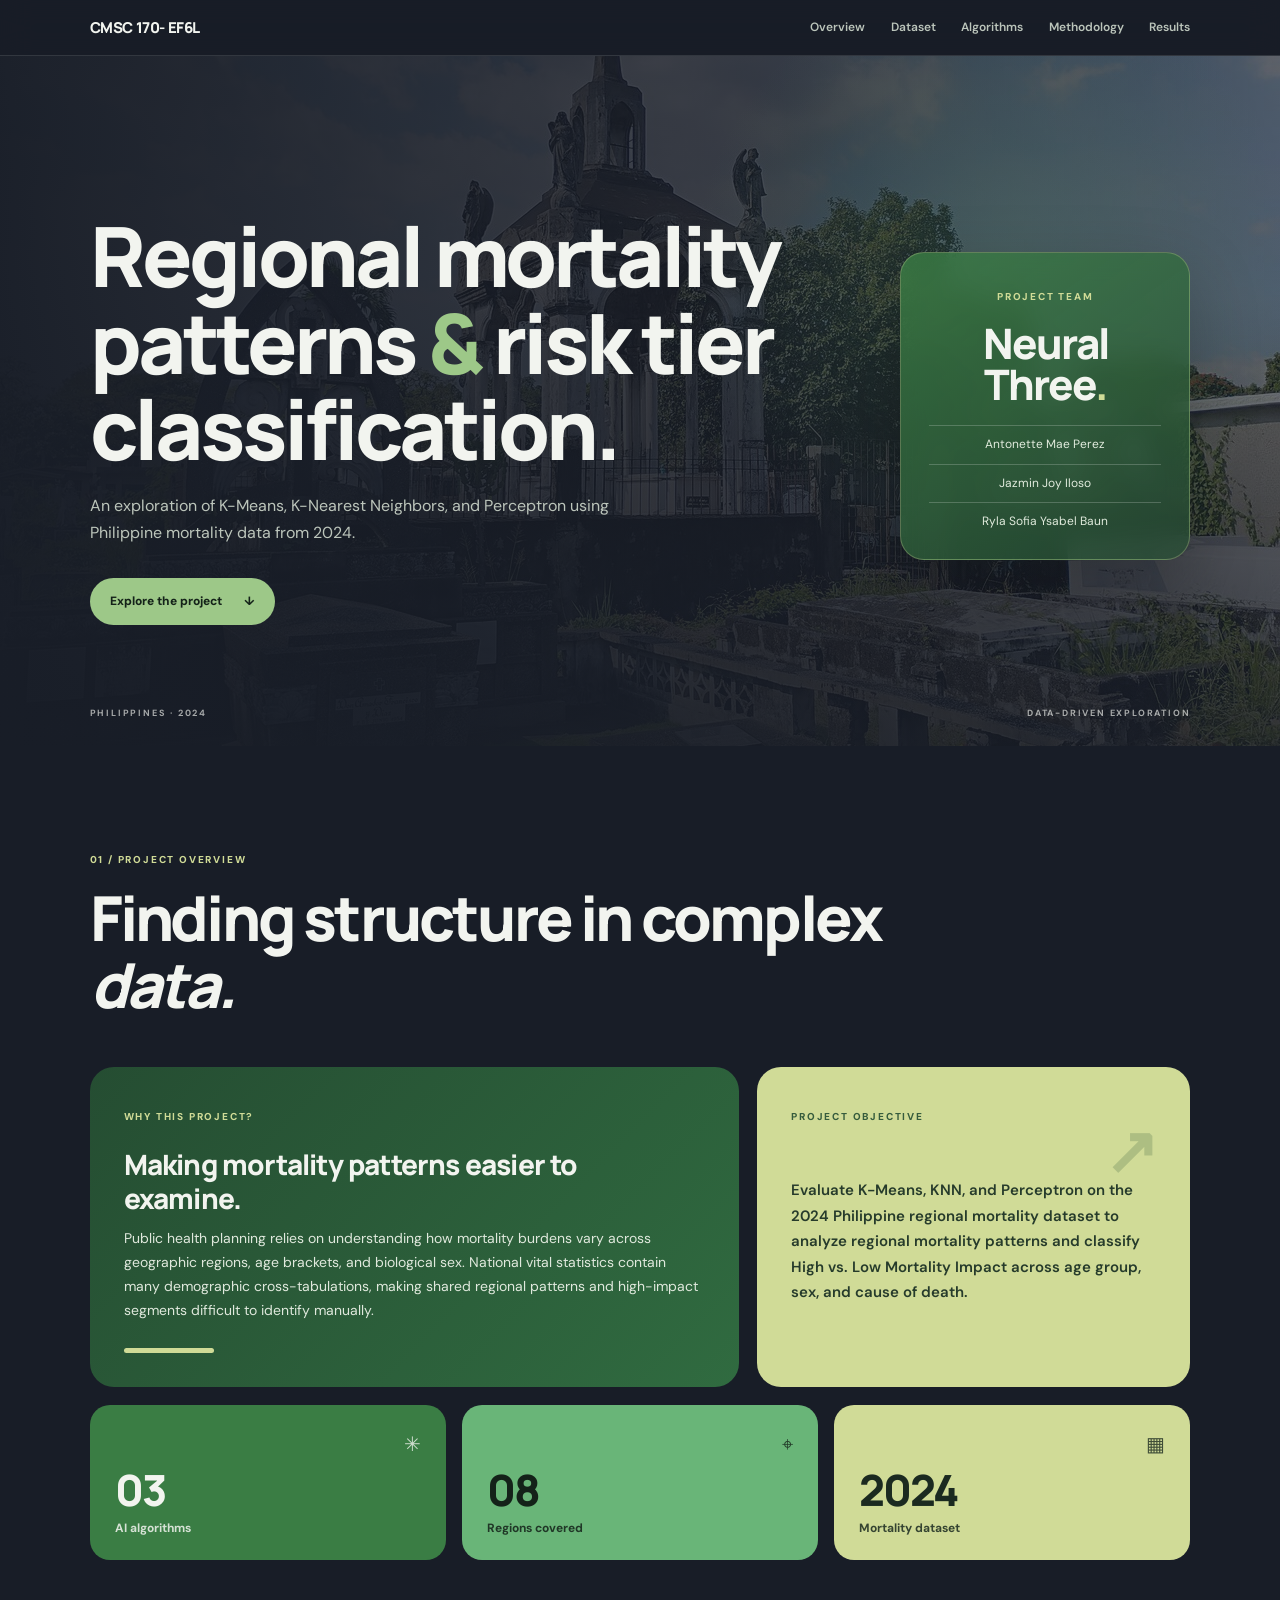
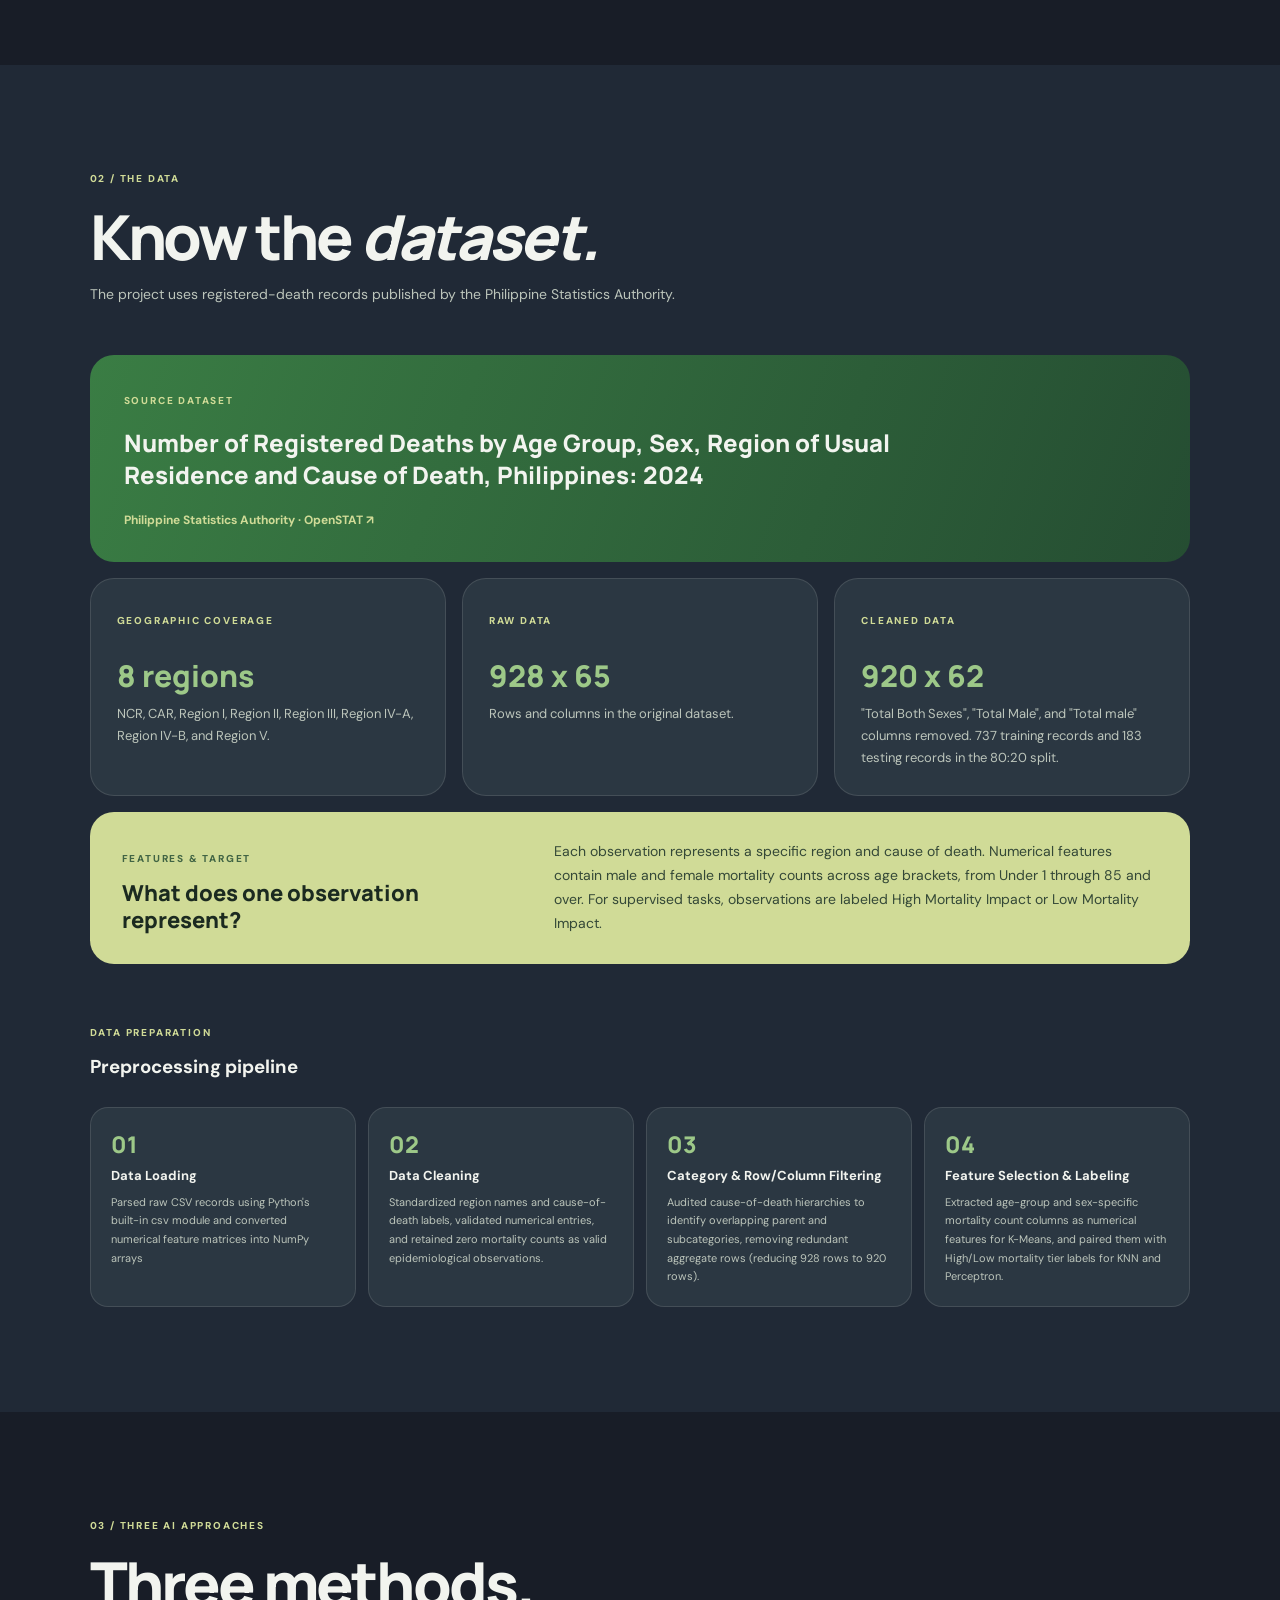
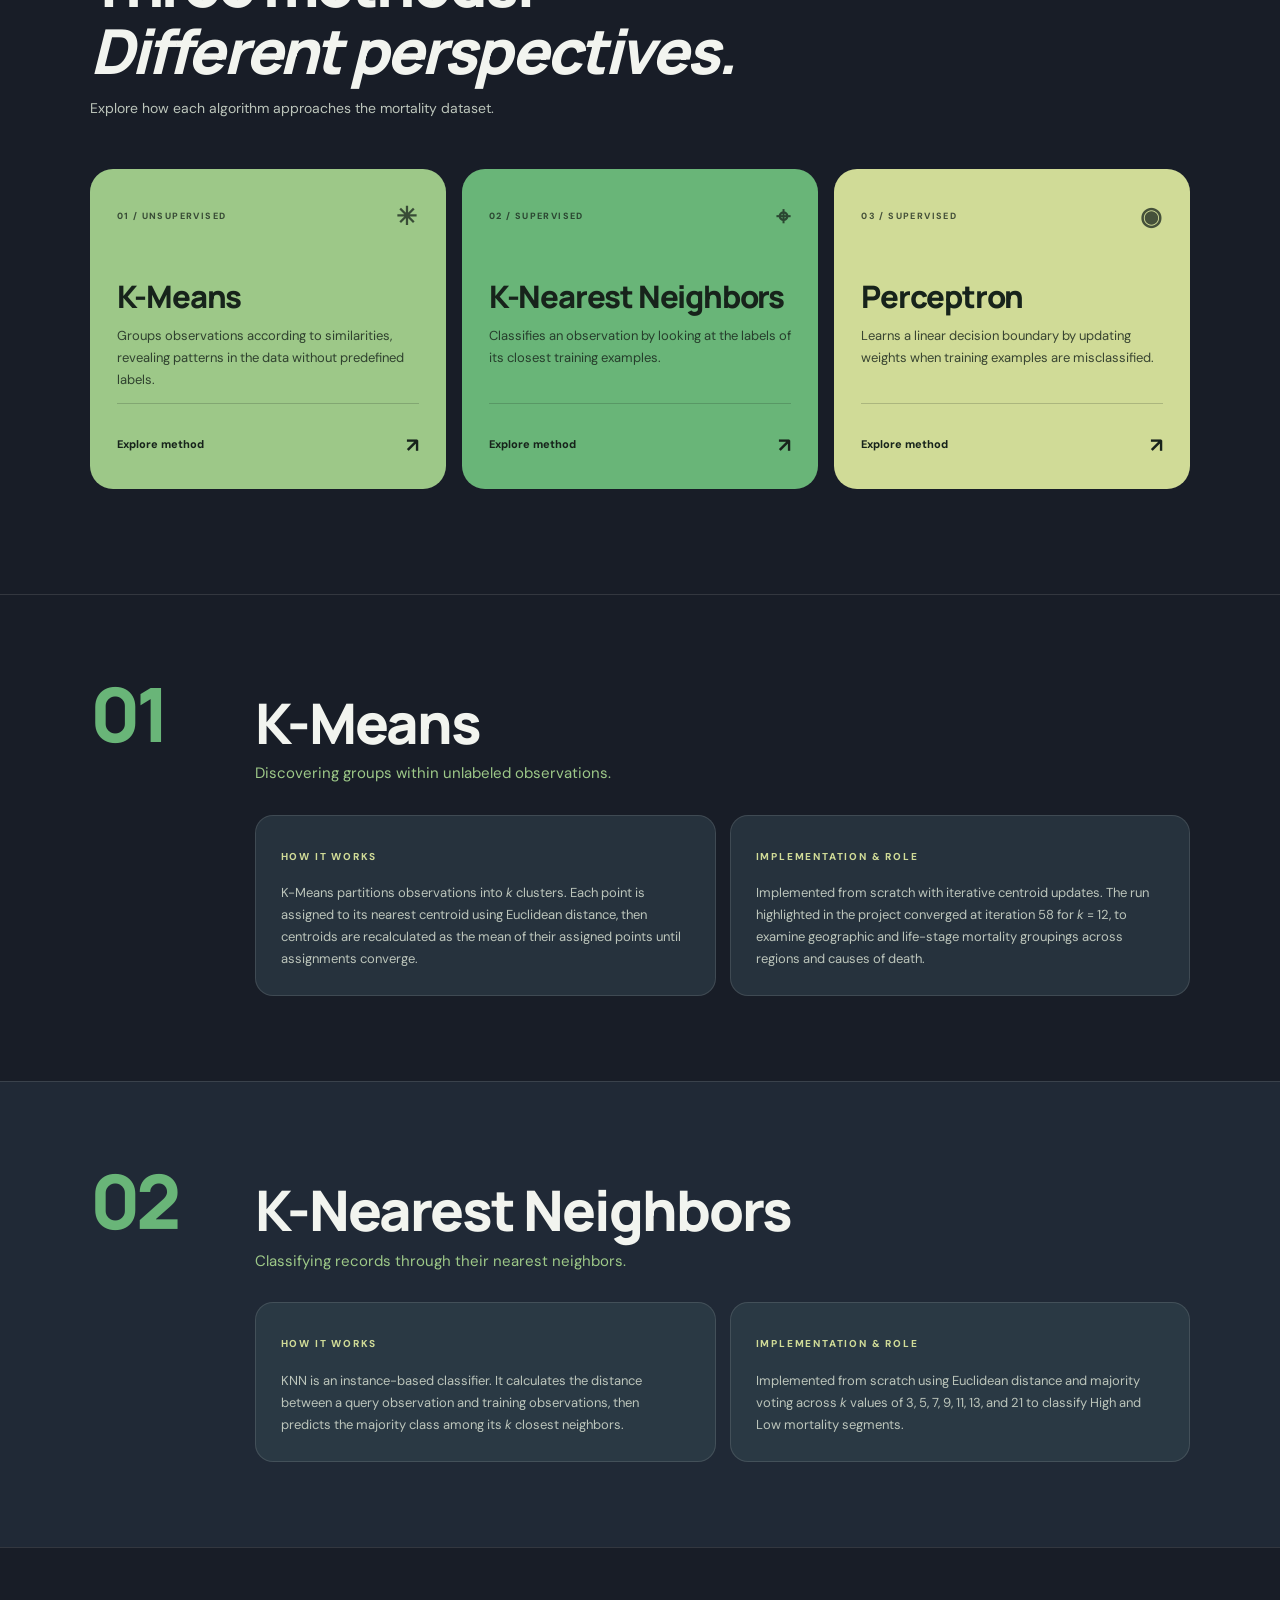
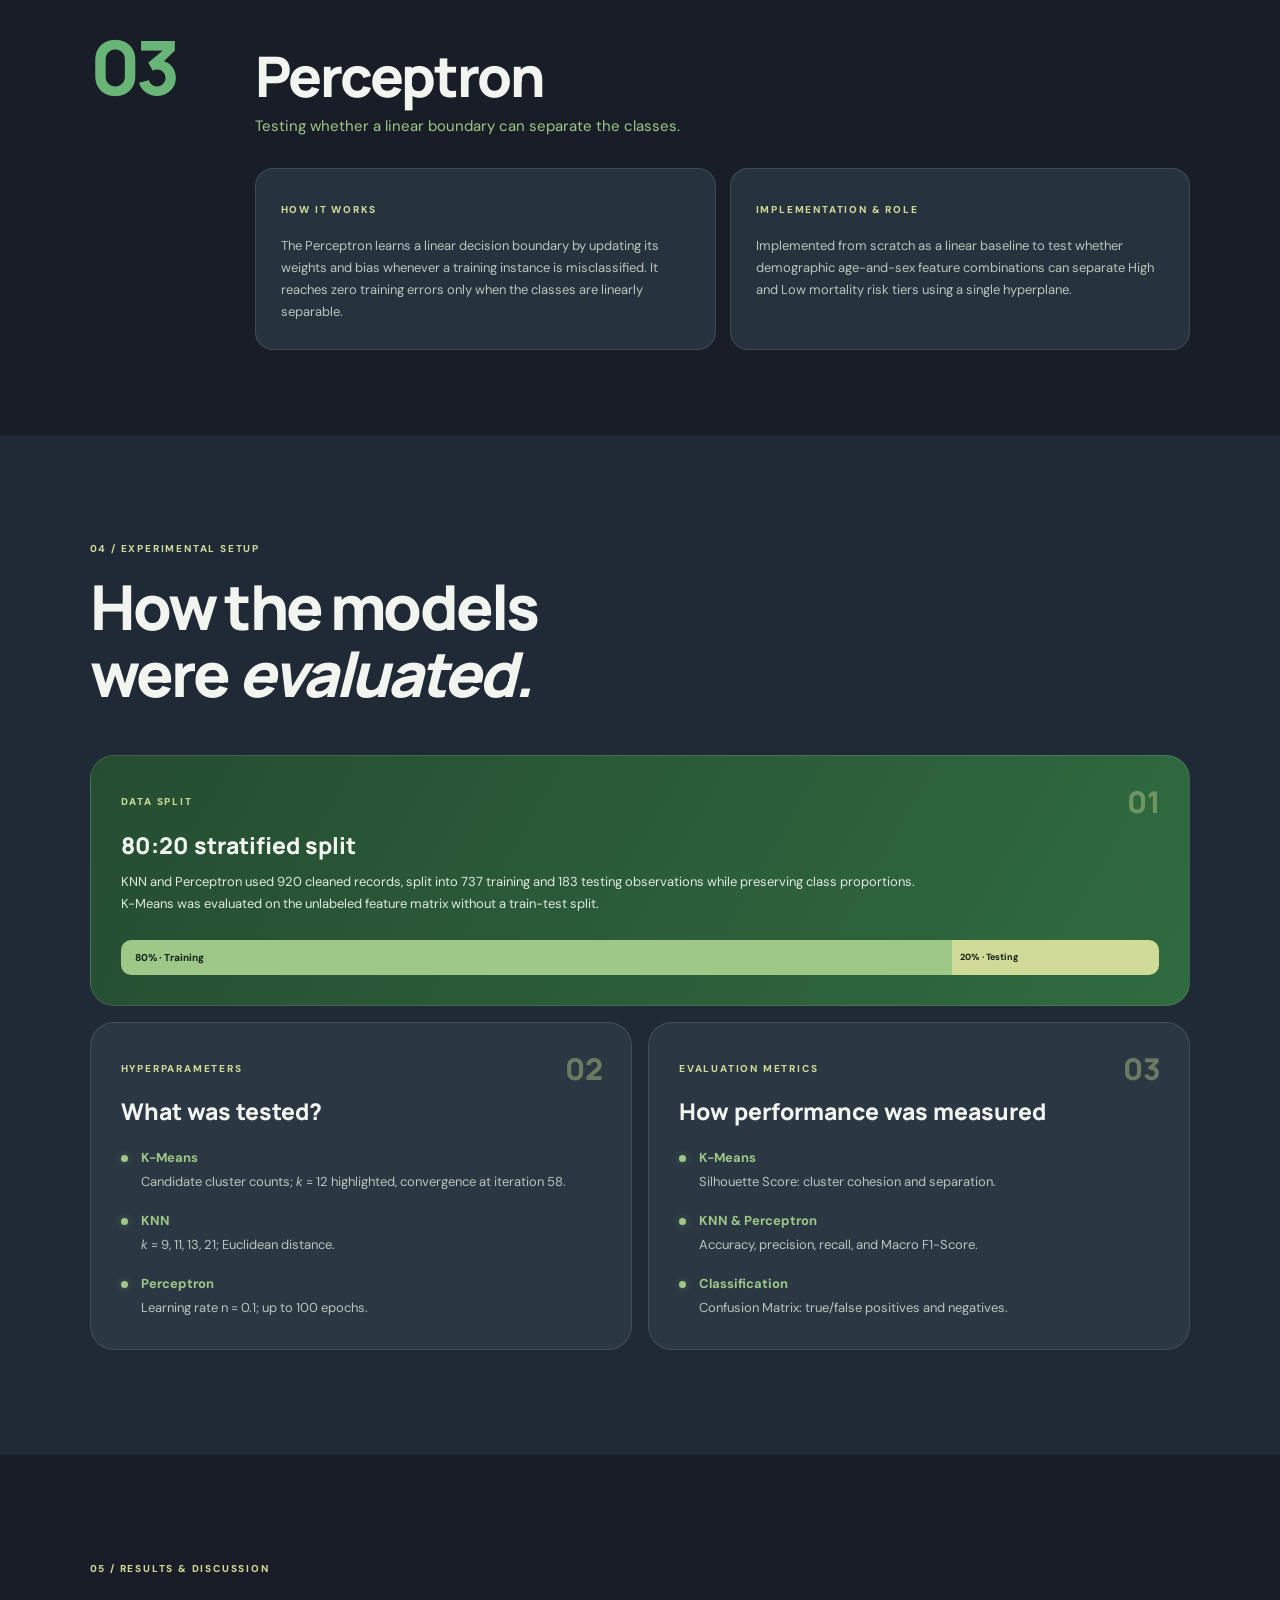
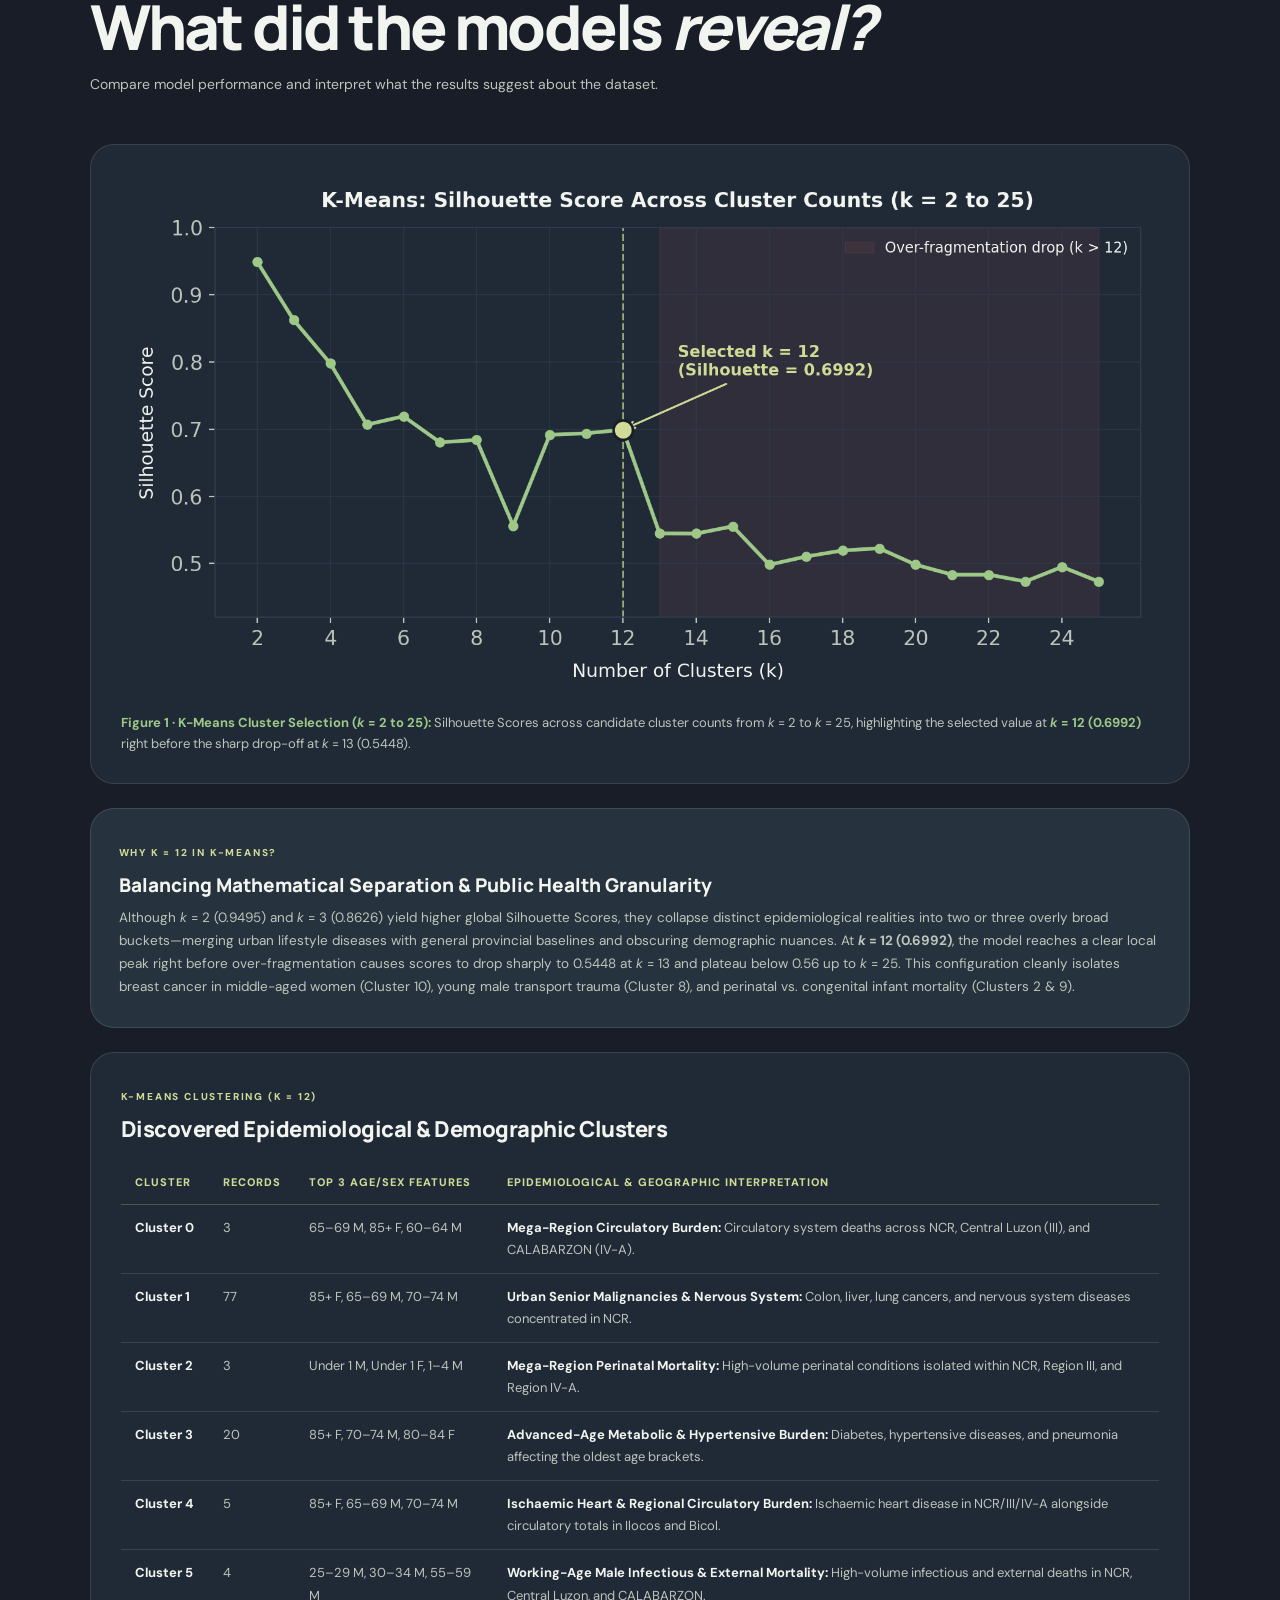
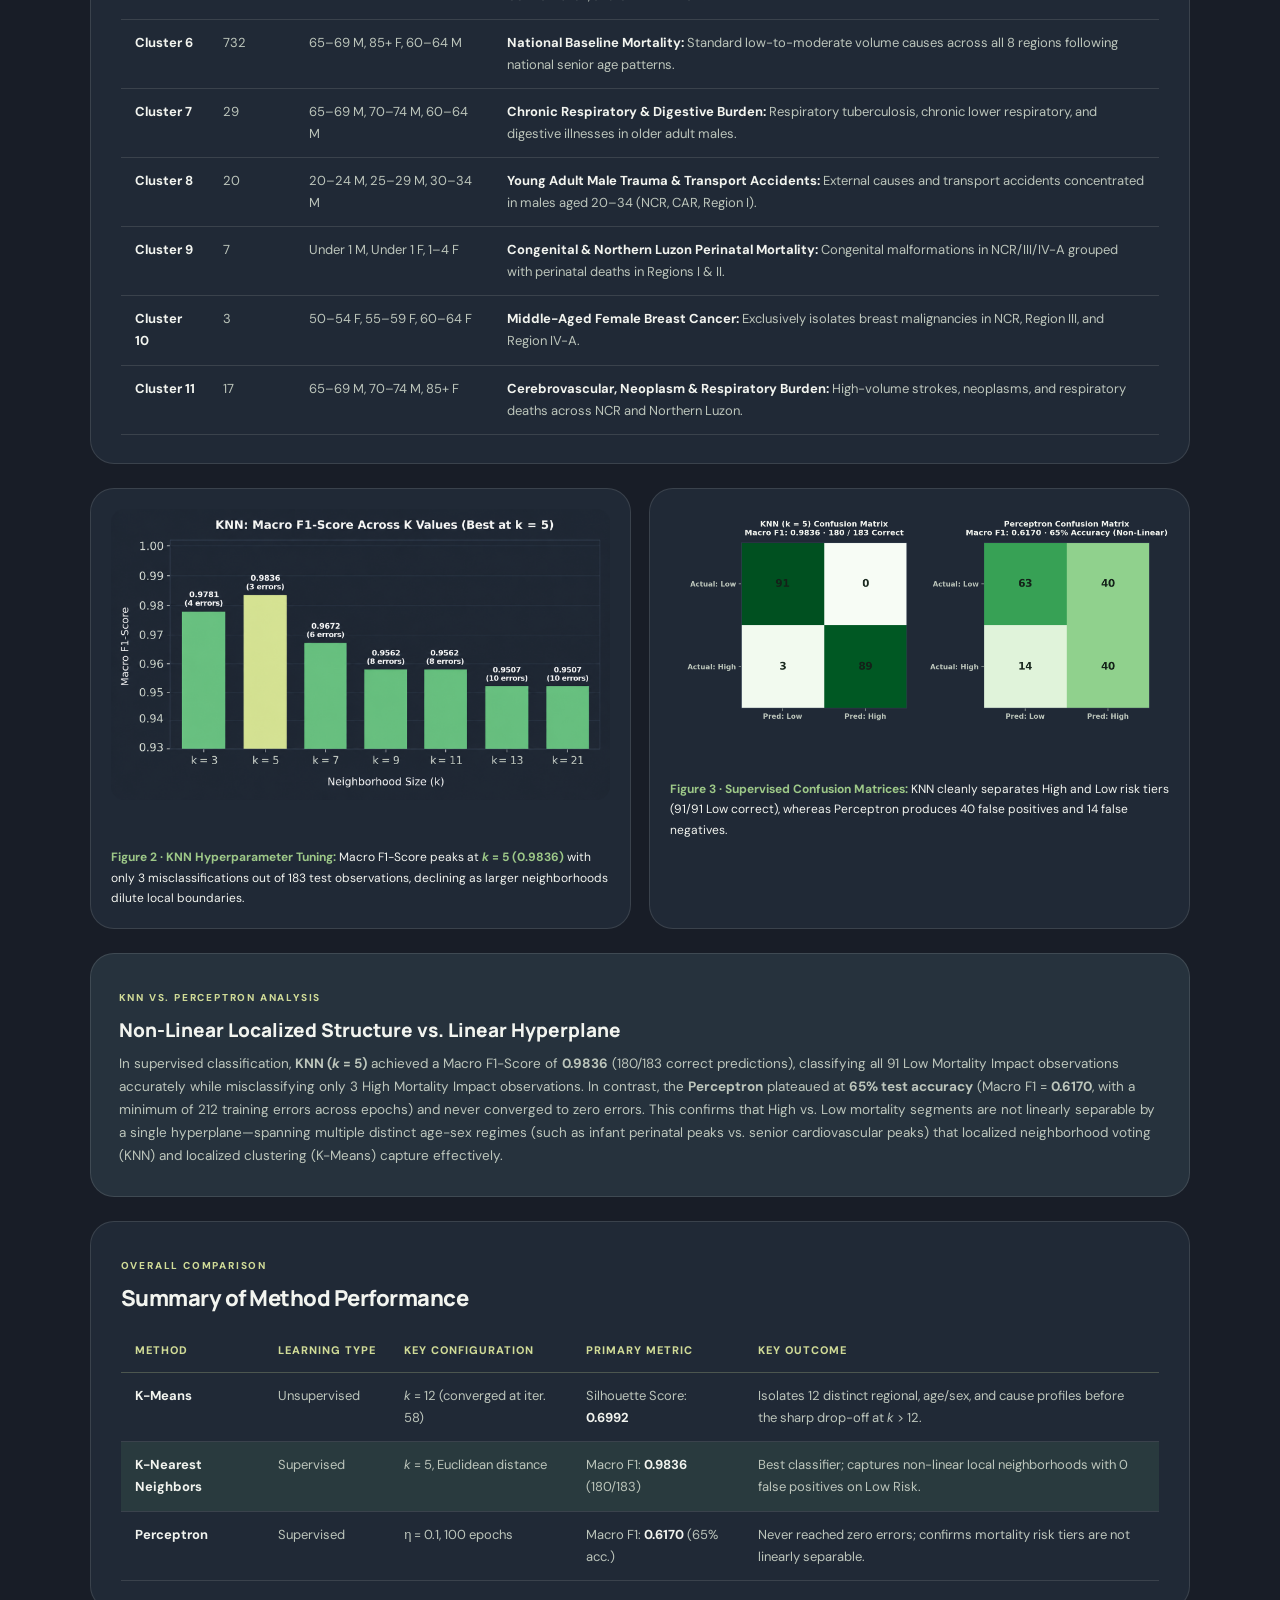
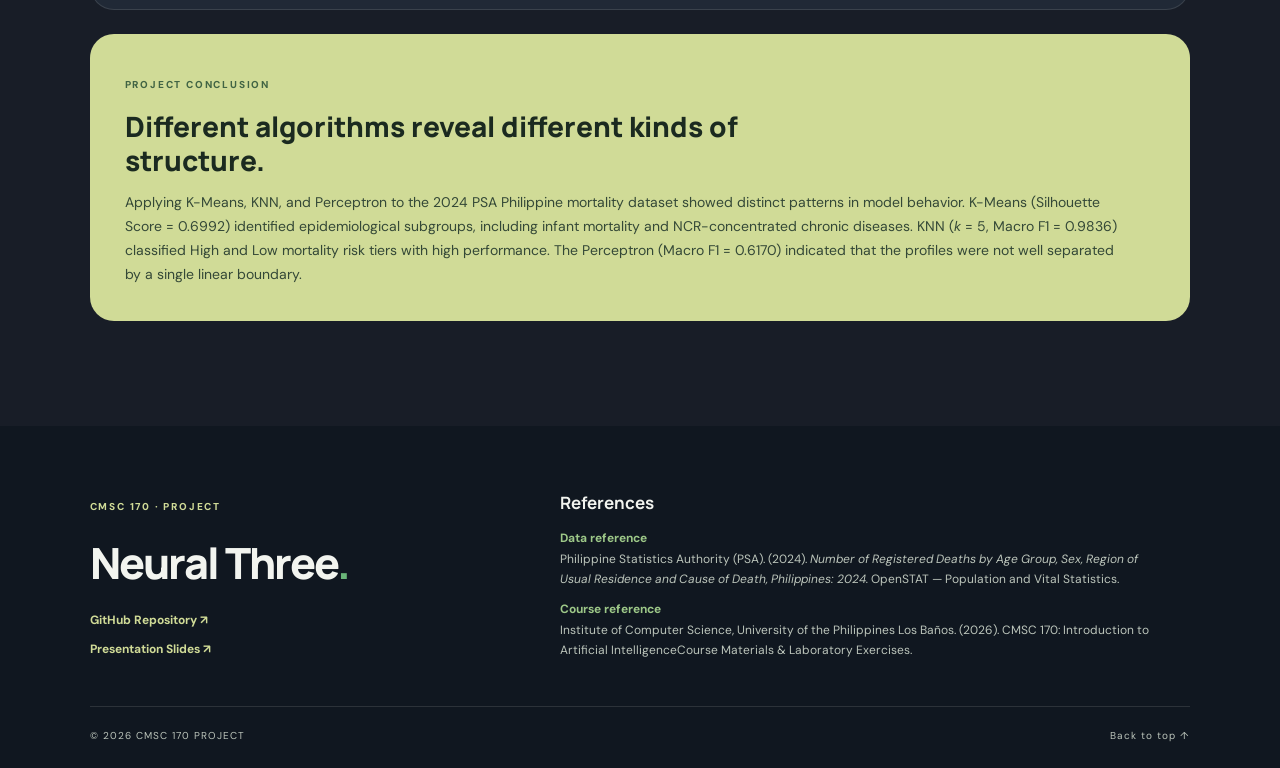
==== commit 76acfffd: "fix(ui): adjust spacing and text styles, updated the knn graph" ====
--- a/docs/index.html
+++ b/docs/index.html
@@ -294,7 +294,7 @@
               <span class="algorithm-symbol">⌖</span>
             </div>
 
-            <h3>K-Nearest<br />Neighbors</h3>
+            <h3>K-Nearest Neighbors</h3>
 
             <p>
               Classifies an observation by looking at the labels of its closest
@@ -393,7 +393,7 @@
 
               <p>
                 Implemented from scratch using Euclidean distance and majority
-                voting across <i>k</i> values of 3, 5, 7, and 9 to classify High
+                voting across <i>k</i> values of 3, 5, 7, 9, 11, 13, and 21 to classify High
                 and Low mortality segments.
               </p>
             </article>
@@ -485,7 +485,7 @@
 
               <li>
                 <b>KNN</b>
-                <span> <i>k</i> = 3, 5, 7, 9; Euclidean distance. </span>
+                <span> <i>k</i> = 9, 11, 13, 21; Euclidean distance. </span>
               </li>
 
               <li>
@@ -723,7 +723,7 @@
           <figure class="graph-card">
             <img
               src="assets/figures/knn_f1.png"
-              alt="Bar chart comparing KNN Macro F1-Score across k=3, 5, 7, and 9"
+             alt="Bar chart comparing KNN Macro F1-Score across k=3, 5, 7, 9, 11, 13, and 21"
               loading="lazy"
             />
             <figcaption>
@@ -847,6 +847,24 @@
         <div>
           <span class="section-label">CMSC 170 · PROJECT</span>
           <h2>Neural Three<span>.</span></h2>
+          <div class="footer-links">
+            <a
+              href="https://github.com/rrbaun/CMSC170-AI-Project.git"
+              target="_blank"
+              rel="noopener noreferrer"
+              class="inline-link"
+            >
+              GitHub Repository ↗
+            </a>
+            <a
+              href="https://canva.link/o04ckg5bg0cajeb"
+              target="_blank"
+              rel="noopener noreferrer"
+              class="inline-link"
+            >
+              Presentation Slides ↗
+            </a>
+          </div>
         </div>
 
         <div class="references">
--- a/docs/css/style.css
+++ b/docs/css/style.css
@@ -70,6 +70,13 @@
 .logo span,
 .footer-top h2 span {
   color: var(--accent);
+}
+
+.footer-links {
+  display: flex;
+  flex-direction: column;
+  gap: 8px;
+  margin-top: 18px;
 }
 
 .logo small {
@@ -592,10 +599,10 @@
 }
 
 .pipeline-heading {
-  display: grid;
-  grid-template-columns: 1fr 1fr;
-  align-items: end;
-  gap: 30px;
+  display: flex;
+  flex-direction: column;
+  align-items: flex-start;
+  gap: 10px;
 
   margin-bottom: 25px;
 }
@@ -1134,12 +1141,14 @@
   height: auto;
   border-radius: 14px;
   display: block;
+  margin-bottom: 18px;
 }
 
 .graph-card figcaption {
-  color: var(--muted);
-  font-size: 12.5px;
-  line-height: 1.6;
+  flex: 1;
+  padding-top: 15px;
+  font-size: 12px;
+  line-height: 1.7;
 }
 
 .graph-card figcaption b {
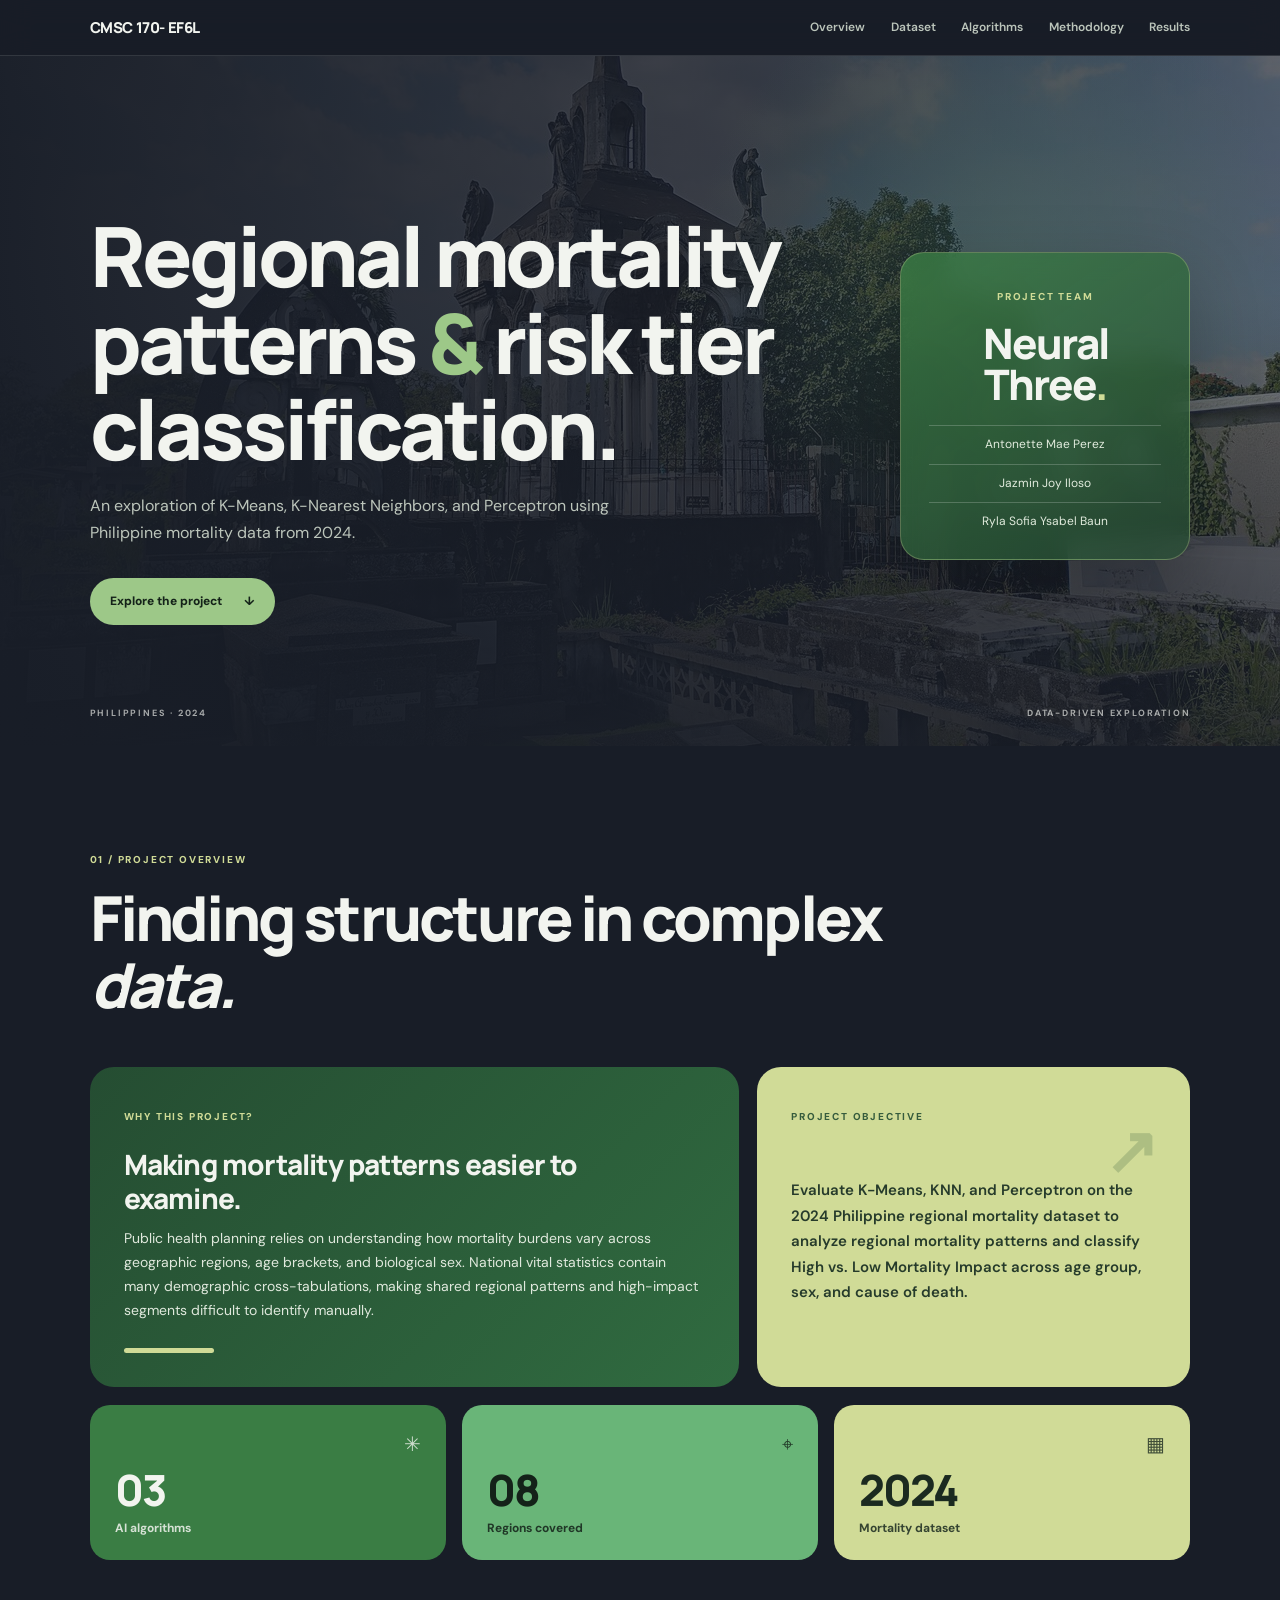
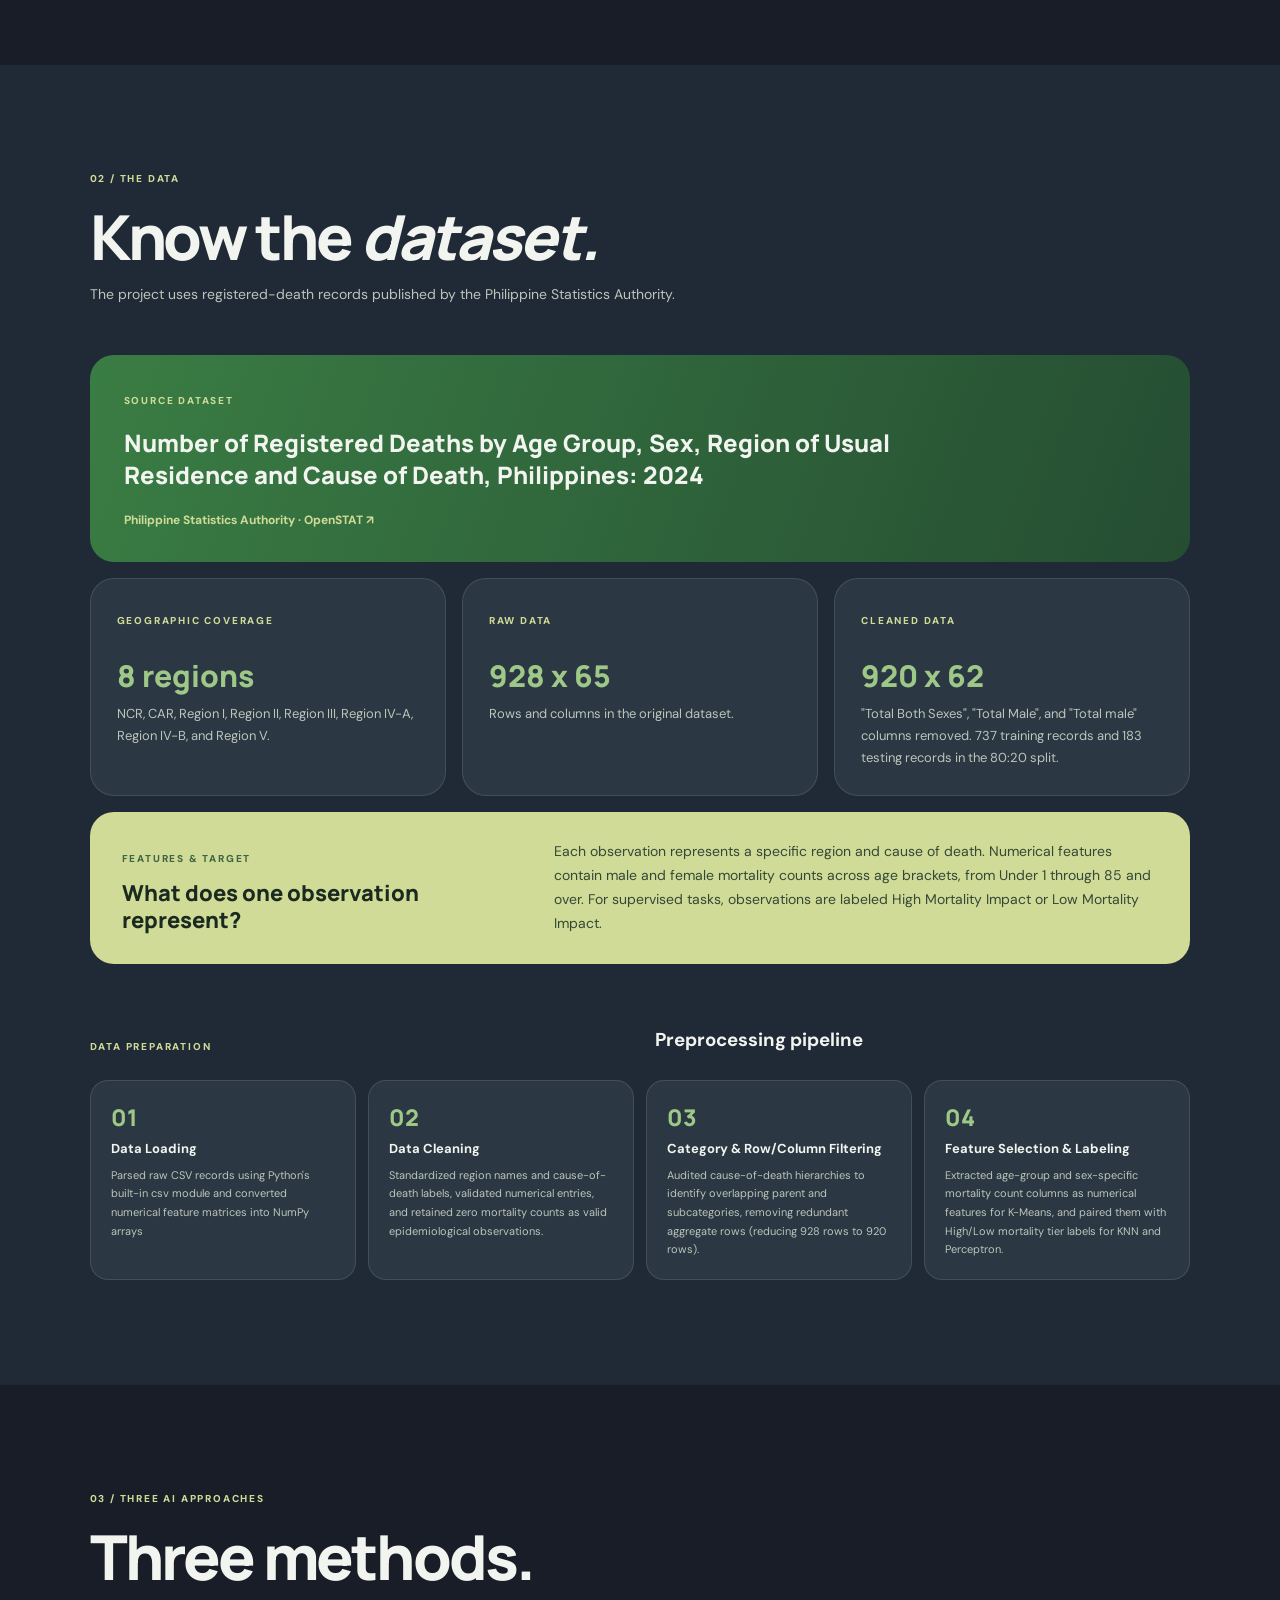
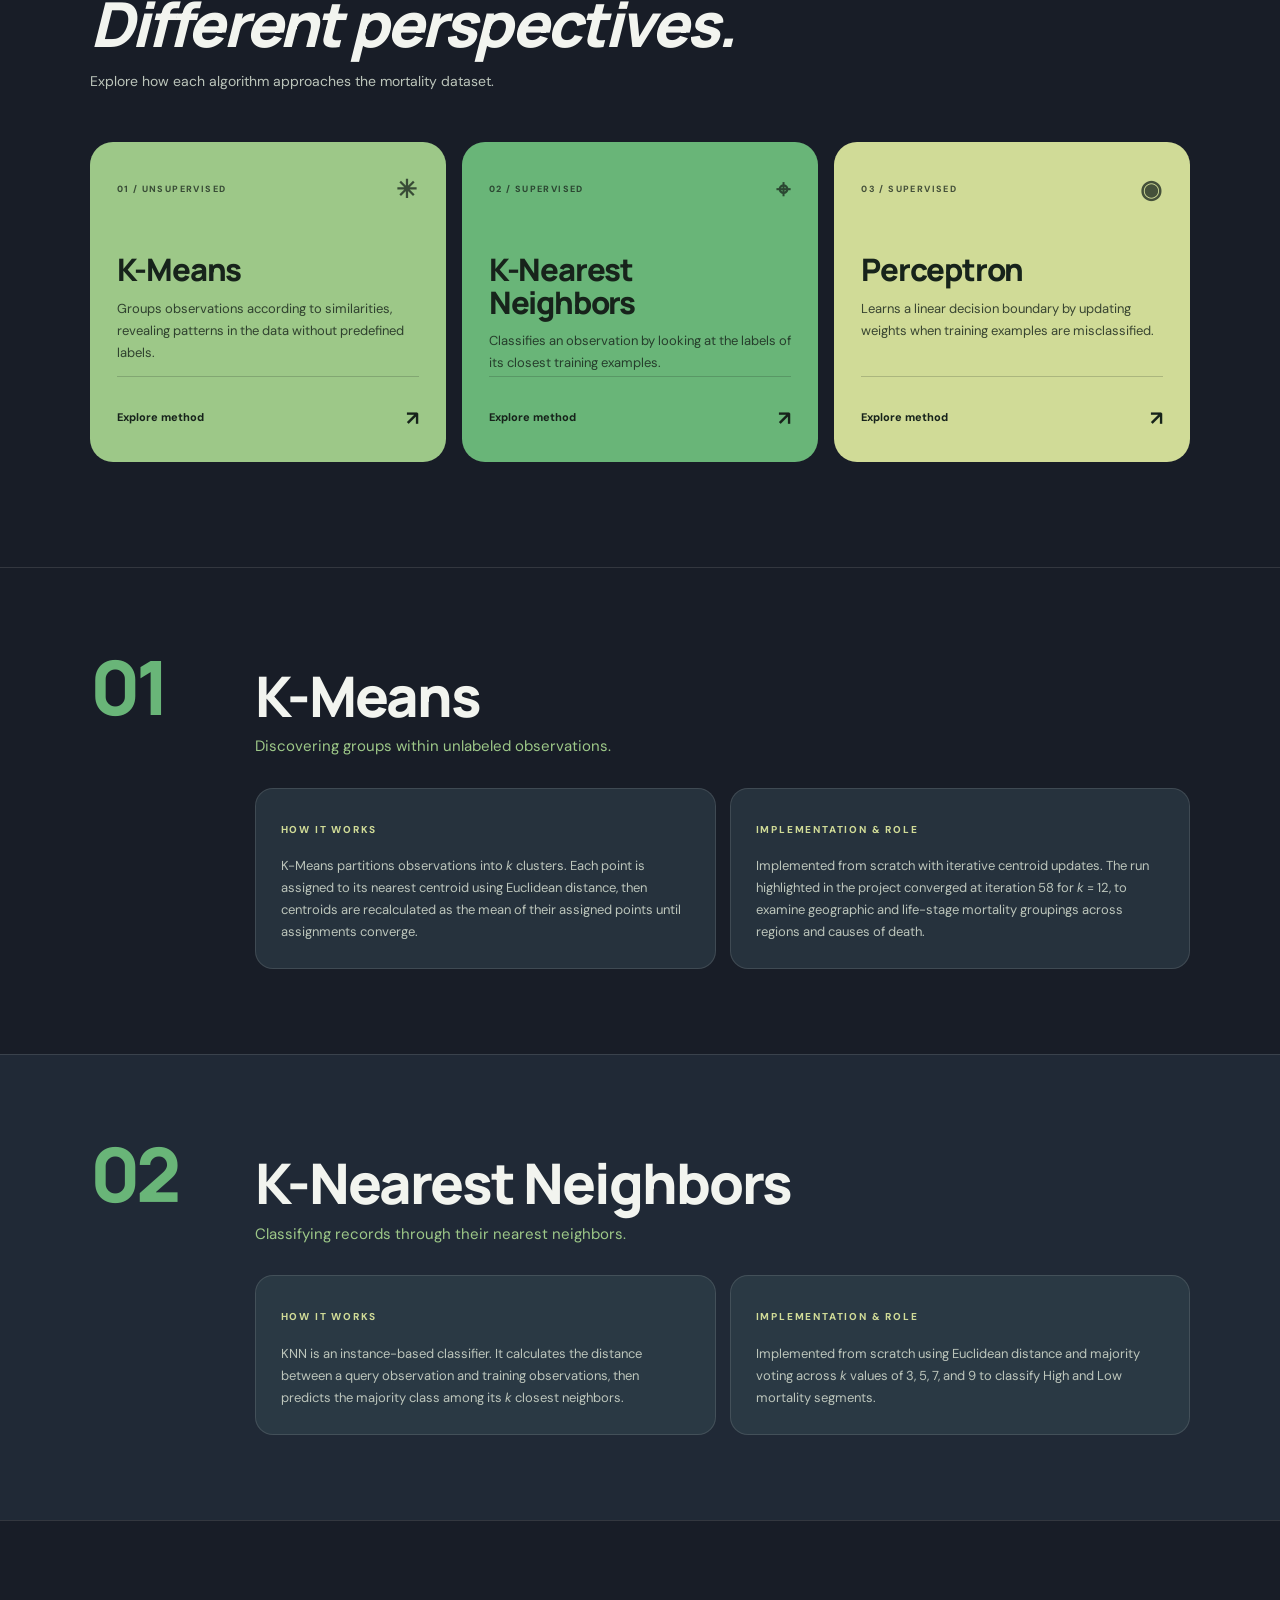
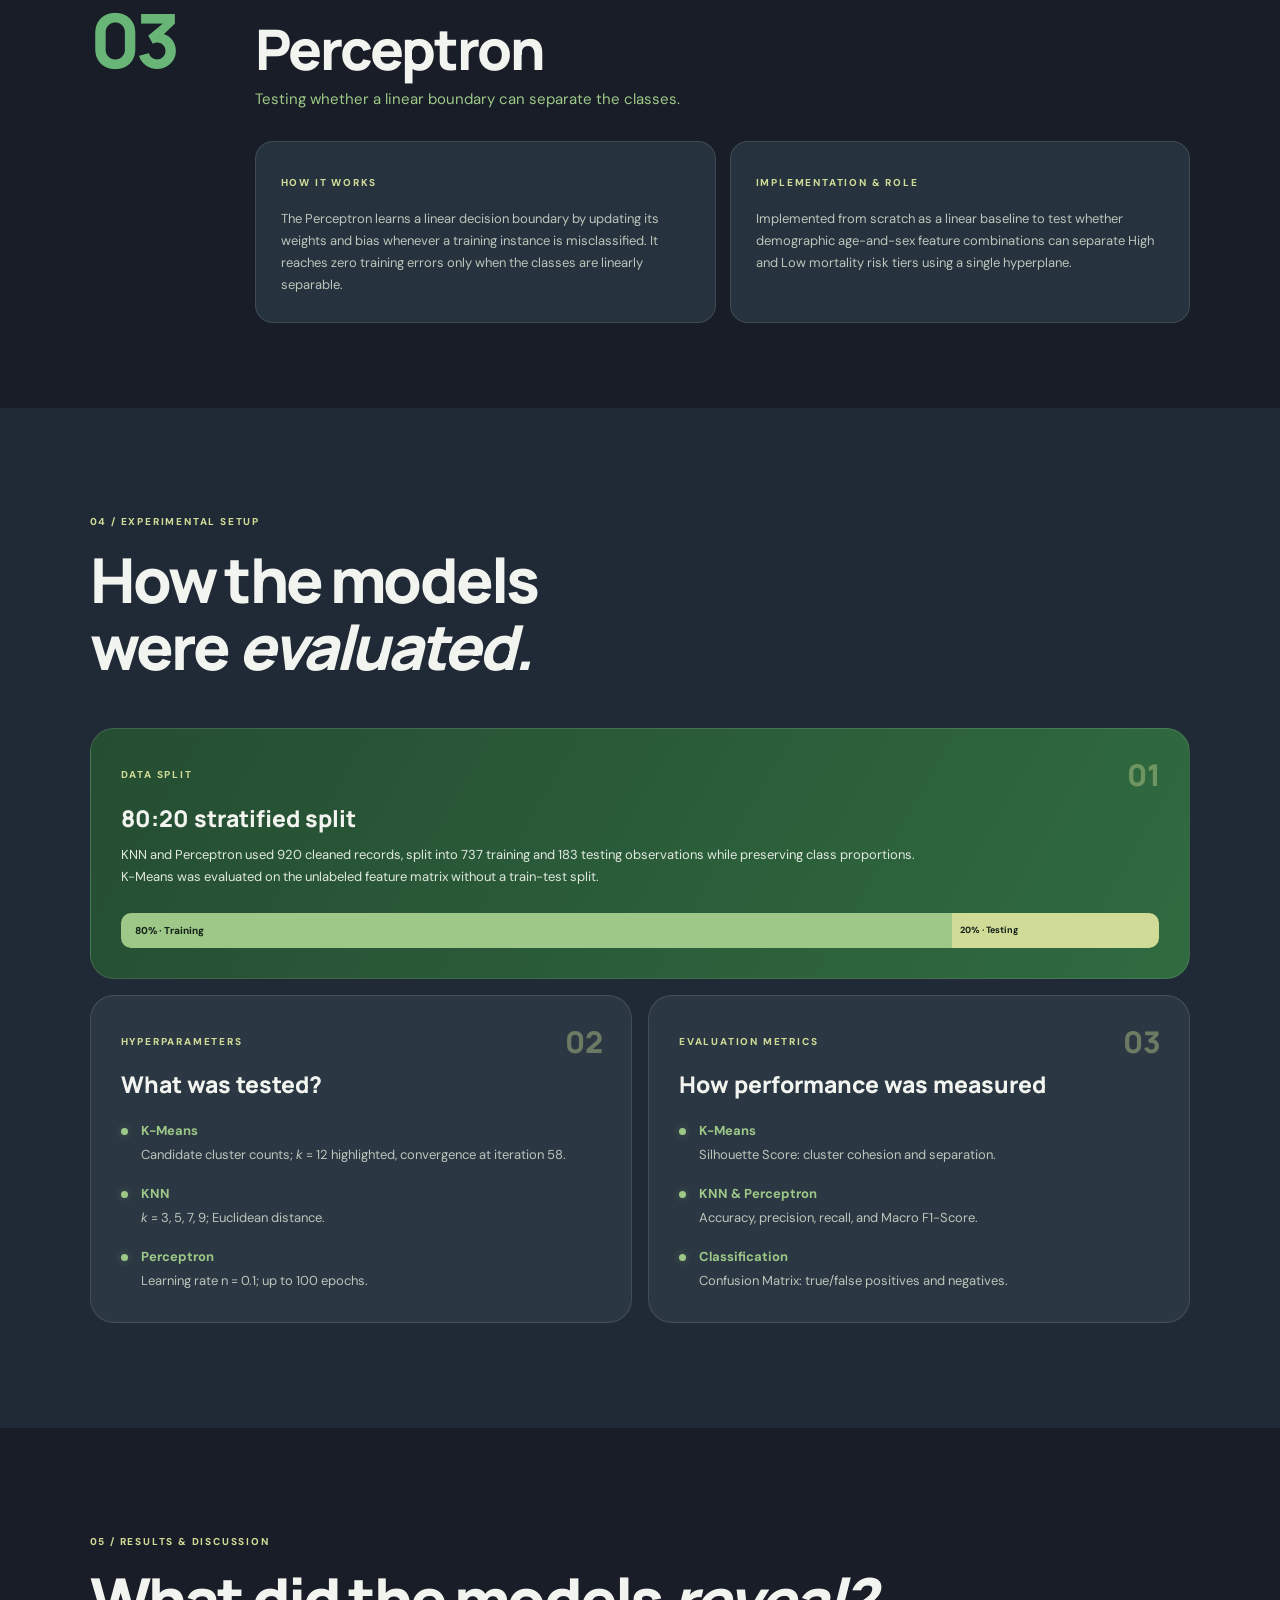
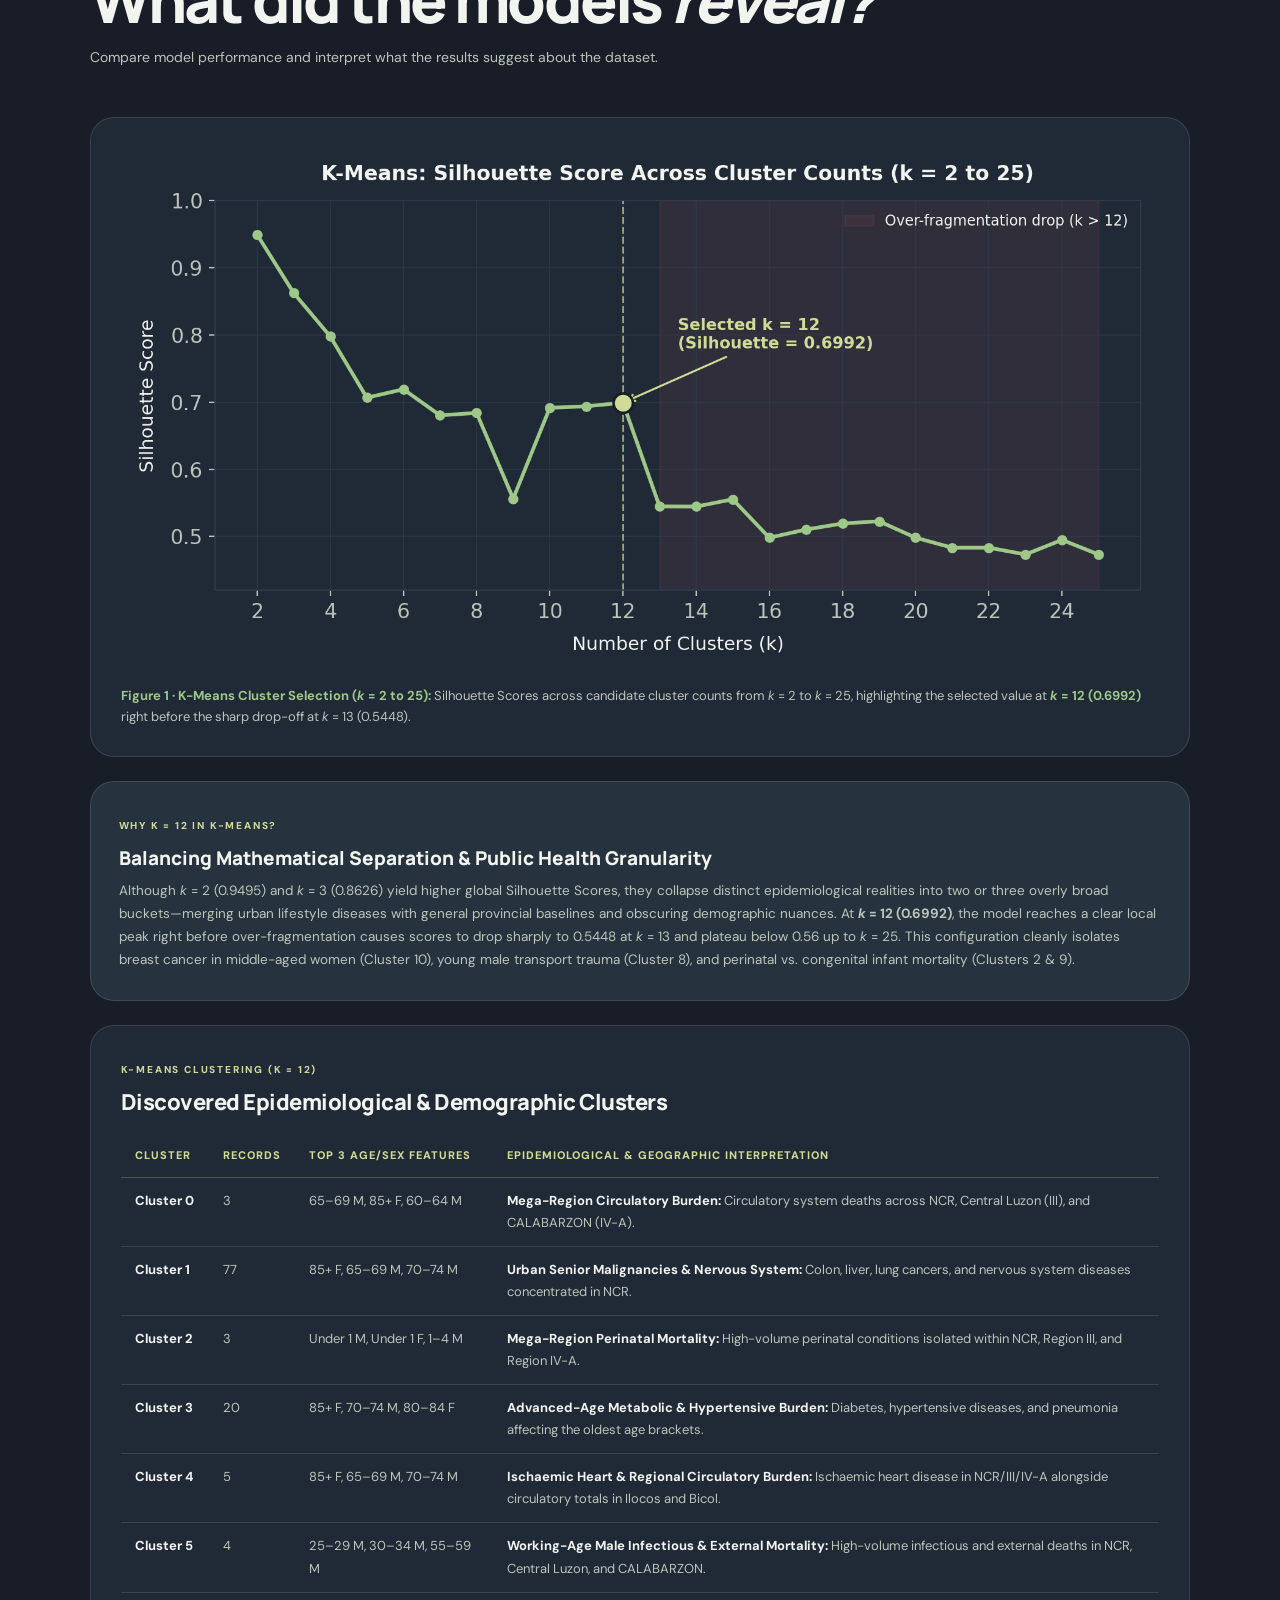
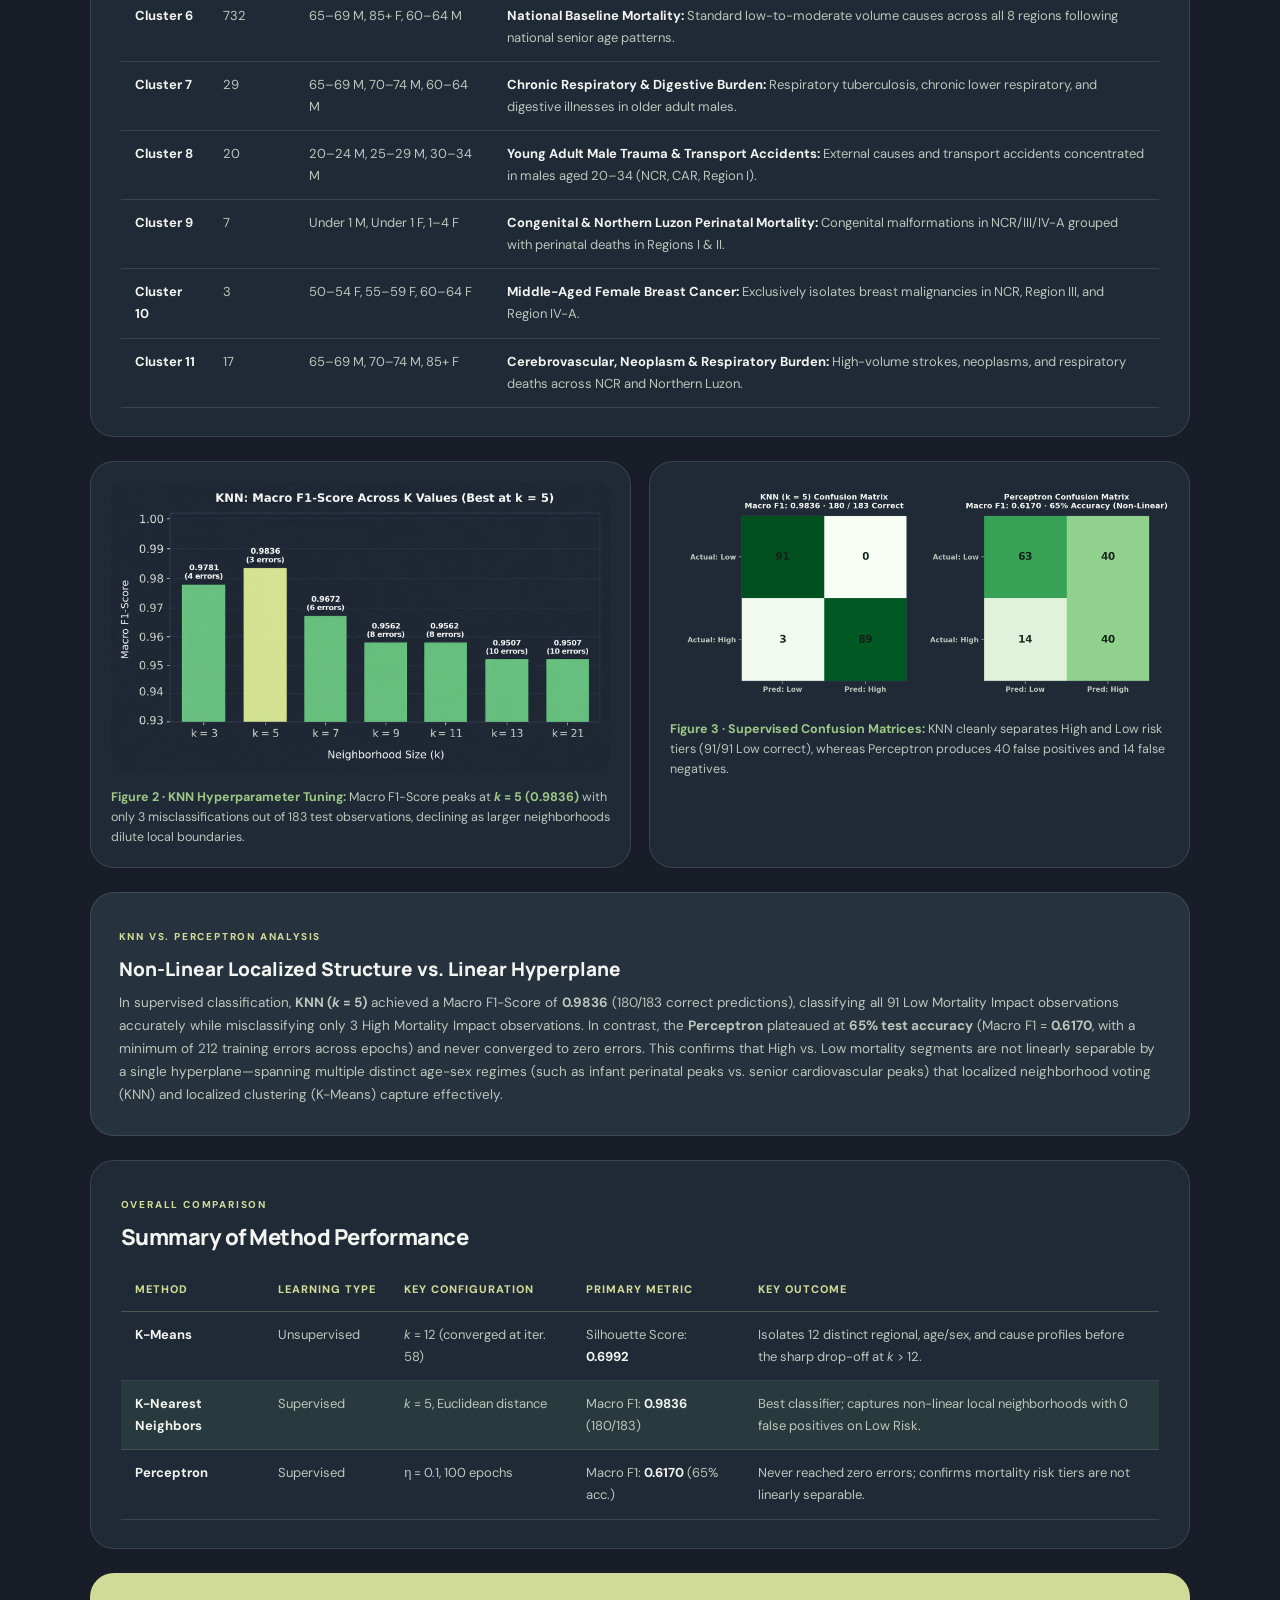
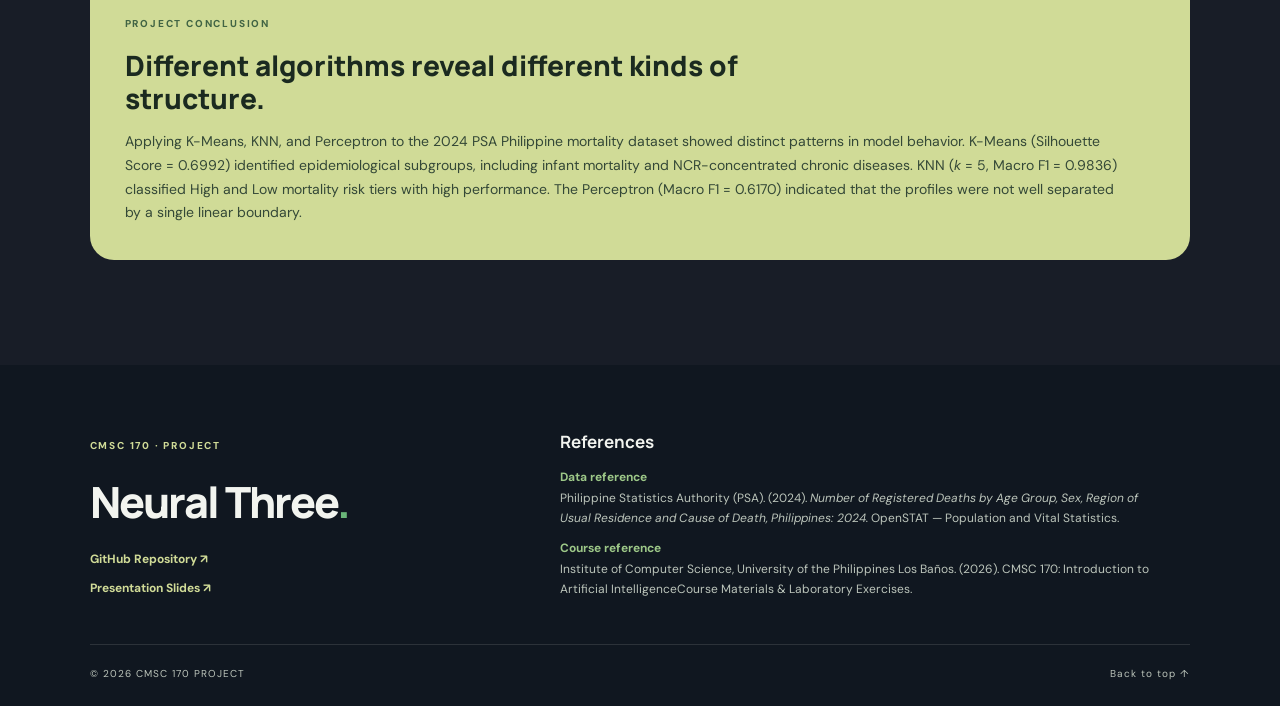
==== commit 92dc70d4: "add github repository link and presentation link" ====
--- a/docs/index.html
+++ b/docs/index.html
@@ -294,7 +294,7 @@
               <span class="algorithm-symbol">⌖</span>
             </div>
 
-            <h3>K-Nearest Neighbors</h3>
+            <h3>K-Nearest<br />Neighbors</h3>
 
             <p>
               Classifies an observation by looking at the labels of its closest
@@ -393,7 +393,7 @@
 
               <p>
                 Implemented from scratch using Euclidean distance and majority
-                voting across <i>k</i> values of 3, 5, 7, 9, 11, 13, and 21 to classify High
+                voting across <i>k</i> values of 3, 5, 7, and 9 to classify High
                 and Low mortality segments.
               </p>
             </article>
@@ -485,7 +485,7 @@
 
               <li>
                 <b>KNN</b>
-                <span> <i>k</i> = 9, 11, 13, 21; Euclidean distance. </span>
+                <span> <i>k</i> = 3, 5, 7, 9; Euclidean distance. </span>
               </li>
 
               <li>
@@ -723,7 +723,7 @@
           <figure class="graph-card">
             <img
               src="assets/figures/knn_f1.png"
-             alt="Bar chart comparing KNN Macro F1-Score across k=3, 5, 7, 9, 11, 13, and 21"
+              alt="Bar chart comparing KNN Macro F1-Score across k=3, 5, 7, and 9"
               loading="lazy"
             />
             <figcaption>
--- a/docs/css/style.css
+++ b/docs/css/style.css
@@ -599,10 +599,10 @@
 }
 
 .pipeline-heading {
-  display: flex;
-  flex-direction: column;
-  align-items: flex-start;
-  gap: 10px;
+  display: grid;
+  grid-template-columns: 1fr 1fr;
+  align-items: end;
+  gap: 30px;
 
   margin-bottom: 25px;
 }
@@ -1141,14 +1141,12 @@
   height: auto;
   border-radius: 14px;
   display: block;
-  margin-bottom: 18px;
 }
 
 .graph-card figcaption {
-  flex: 1;
-  padding-top: 15px;
-  font-size: 12px;
-  line-height: 1.7;
+  color: var(--muted);
+  font-size: 12.5px;
+  line-height: 1.6;
 }
 
 .graph-card figcaption b {
